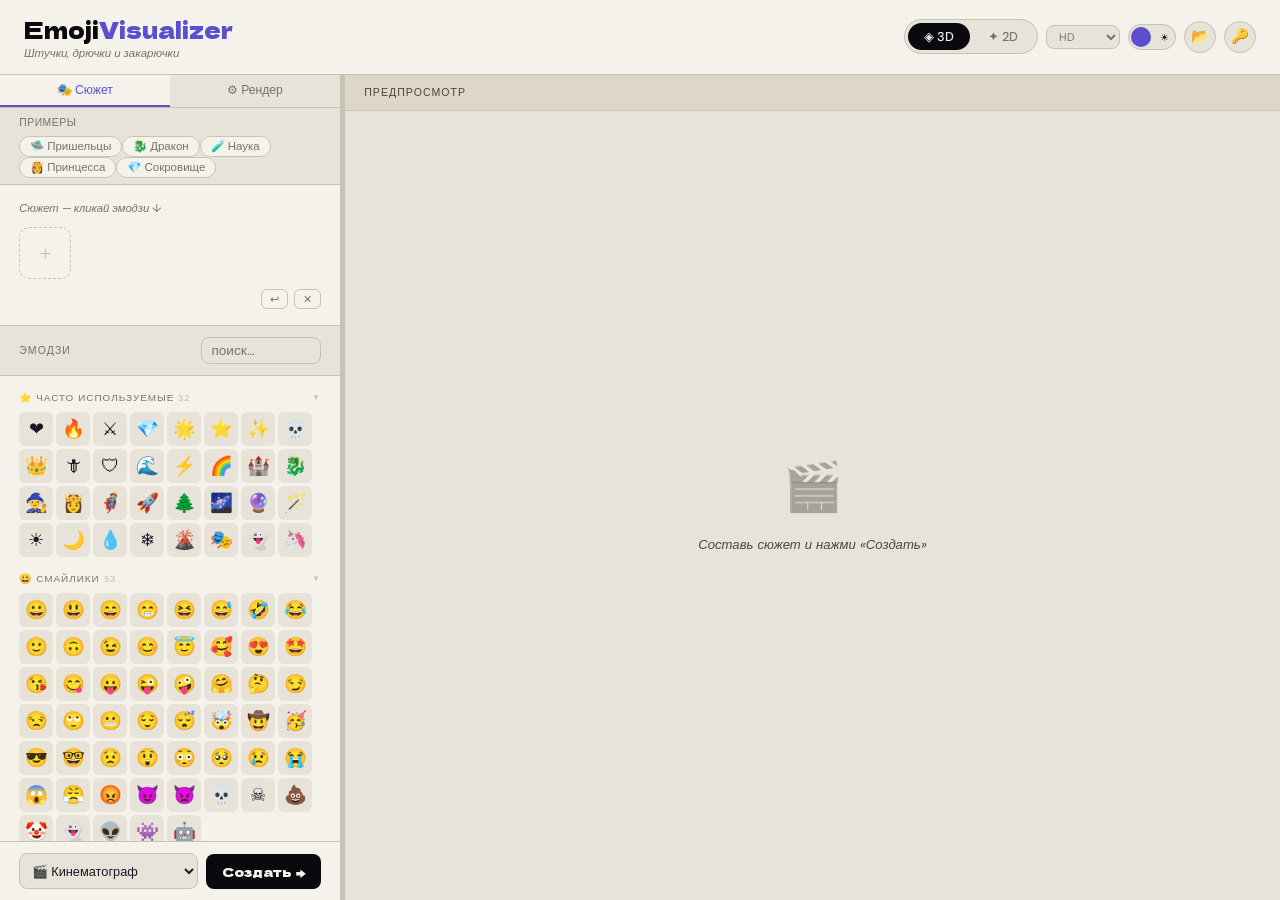
==== emojivisualizerPrimary.html @ 075ef496 "Add files via upload" ====
<!DOCTYPE html>
<!-- Самодостаточная версия приложения (встроенные стили и скрипты в одном файле) -->
<html lang="ru">
<head>
<meta charset="UTF-8">
<meta name="viewport" content="width=device-width, initial-scale=1.0">
<meta name="description" content="EmojiVisualizer — AI-powered 3D visual art generator from emoji stories">
<meta name="theme-color" content="#5b4fcf">
<link rel="icon" href="data:image/svg+xml,<svg xmlns=%22http://www.w3.org/2000/svg%22 viewBox=%220 0 100 100%22><text y=%22.9em%22 font-size=%2290%22>🎬</text></svg>">
<title>EmojiVisualizer</title>
<style>
/* Основные стили UI и панели рендера. Для отдельных версий вынесены в style.css */
@import url('https://fonts.googleapis.com/css2?family=Dela+Gothic+One&family=DM+Sans:ital,opsz,wght@0,9..40,300;0,9..40,500;1,9..40,300&display=swap');
*,*::before,*::after{box-sizing:border-box;margin:0;padding:0}
html{height:100%;transform:none!important}
:root{--ink:#09090e;--paper:#f5f2ec;--warm:#e8e3d8;--line:#c8c2b4;--deep:#1a1826;--violet:#5b4fcf;--violet-l:#7b6fd4;--rust:#c94f2a;--text:#1a1826;--muted:#7a7267;--render-bg:#e8e3d8;--render-head:#ddd7c9;--render-txt:#4a4640}
[data-theme="dark"]{--ink:#e8e3d8;--paper:#121218;--warm:#1c1c26;--line:#2a2a3a;--deep:#0d0d14;--text:#d4d0c8;--muted:#8a8694;--render-bg:#1a1a24;--render-head:#141420;--render-txt:rgba(255,255,255,.4);--render-txt2:rgba(255,255,255,.25);--render-border:rgba(255,255,255,.07)}

.theme-toggle{width:48px;height:26px;border-radius:40px;border:1.5px solid var(--line);background:var(--warm);cursor:pointer;position:relative;transition:all .3s;flex-shrink:0;padding:0}
.theme-toggle .thumb{position:absolute;top:2px;left:2px;width:20px;height:20px;border-radius:50%;background:var(--violet);transition:all .3s;display:flex;align-items:center;justify-content:center;font-size:.7rem}
[data-theme="dark"] .theme-toggle .thumb{left:24px}
.theme-toggle .ico-sun,.theme-toggle .ico-moon{position:absolute;top:50%;transform:translateY(-50%);font-size:.65rem;transition:opacity .2s}
.theme-toggle .ico-sun{right:6px;opacity:1}
.theme-toggle .ico-moon{left:6px;opacity:.3}
[data-theme="dark"] .theme-toggle .ico-sun{opacity:.3}
[data-theme="dark"] .theme-toggle .ico-moon{opacity:1}
body{font-family:'DM Sans',sans-serif;background:var(--paper);color:var(--text);height:100vh;overflow:hidden;display:flex;flex-direction:column;transform:none!important}
*{scrollbar-width:thin;scrollbar-color:var(--line) transparent}
select{background:var(--warm);color:var(--text)}
select option{background:var(--warm);color:var(--text)}
::-webkit-scrollbar{width:6px}
::-webkit-scrollbar-track{background:transparent}
::-webkit-scrollbar-thumb{background:var(--line);border-radius:3px}
::-webkit-scrollbar-thumb:hover{background:var(--muted)}
@media(max-width:780px){body{overflow:auto;height:auto;min-height:100vh}}

.header{padding:.8rem 1.5rem;border-bottom:1.5px solid var(--line);display:flex;align-items:center;justify-content:space-between;background:var(--paper);flex-shrink:0}
.logo{font-family:'Dela Gothic One',sans-serif;font-size:1.4rem;color:var(--ink)}
.logo span{color:var(--violet)}
.subtitle{font-size:.72rem;color:var(--muted);font-style:italic;margin-top:1px}
.mode-switch{display:flex;background:var(--warm);border:1.5px solid var(--line);border-radius:40px;padding:3px;gap:2px}
.mode-btn{padding:5px 16px;border:none;border-radius:40px;font-family:'DM Sans',sans-serif;font-size:.8rem;font-weight:500;cursor:pointer;background:transparent;color:var(--muted);transition:all .2s}
.mode-btn.active{background:var(--ink);color:var(--paper)}

.workspace{display:flex;flex:1;min-height:0;overflow:hidden}
.left-panel{display:flex;flex-direction:column;overflow:hidden;flex-shrink:0;width:340px;min-width:200px;max-width:70%}
.inner-tabs{display:flex;border-bottom:1.5px solid var(--line);background:var(--warm);flex-shrink:0}
.inner-tab{flex:1;padding:7px 10px;border:none;background:transparent;font-family:'DM Sans',sans-serif;font-size:.76rem;font-weight:500;color:var(--muted);cursor:pointer;border-bottom:2px solid transparent;text-align:center}
.inner-tab.active{color:var(--violet);border-bottom-color:var(--violet);background:var(--paper)}
.tab-content{display:none;flex-direction:column;flex:1;min-height:0;overflow:hidden}
.tab-content.active{display:flex}

.section-head{padding:.7rem 1.2rem;border-bottom:1px solid var(--line);display:flex;align-items:center;justify-content:space-between;background:var(--warm);flex-shrink:0}
.section-label{font-size:.66rem;font-weight:500;letter-spacing:.1em;text-transform:uppercase;color:var(--muted)}
.story-strip-wrap{padding:1rem 1.2rem;border-bottom:1.5px solid var(--line);background:var(--paper);flex-shrink:0}
.strip-label{font-size:.7rem;color:var(--muted);margin-bottom:.5rem;font-style:italic}
.story-strip{display:flex;align-items:center;gap:4px;min-height:60px;flex-wrap:wrap}
.story-beat{position:relative;width:52px;height:52px;background:var(--warm);border:1.5px solid var(--line);border-radius:10px;display:flex;align-items:center;justify-content:center;font-size:1.5rem;cursor:default;user-select:none}
.story-beat:hover .remove-beat{opacity:1}
.remove-beat{position:absolute;top:-6px;right:-6px;width:16px;height:16px;background:var(--rust);color:#fff;border-radius:50%;font-size:.6rem;display:flex;align-items:center;justify-content:center;cursor:pointer;opacity:0;transition:opacity .15s;border:1.5px solid var(--paper)}
.arrow-beat{color:var(--line);font-size:.8rem;padding:0 1px}
.beat-empty{width:52px;height:52px;border:1.5px dashed var(--line);border-radius:10px;display:flex;align-items:center;justify-content:center;color:var(--line);font-size:1.2rem;cursor:pointer}
.beat-empty:hover{border-color:var(--violet);color:var(--violet)}
.picker-wrap{flex:1;min-height:0;overflow-y:auto;padding:.8rem 1.2rem}
.picker-search{width:100%;background:var(--warm);border:1.5px solid var(--line);border-radius:8px;padding:.4rem .8rem;font-family:'DM Sans',sans-serif;font-size:.85rem;color:var(--text);outline:none;margin-bottom:.8rem}
.picker-search:focus{border-color:var(--violet)}
.picker-cat{margin-bottom:.8rem}
.cat-name{font-size:.62rem;font-weight:500;letter-spacing:.1em;text-transform:uppercase;color:var(--muted);margin-bottom:.4rem;cursor:pointer;display:flex;align-items:center;justify-content:space-between;user-select:none;padding:2px 0}
.cat-name:hover{color:var(--violet)}
.cat-chevron{font-size:.5rem;transition:transform .2s;color:var(--line)}
.picker-cat.collapsed .emoji-row{display:none}
.picker-cat.collapsed .cat-chevron{transform:rotate(-90deg)}
.emoji-row{display:flex;flex-wrap:wrap;gap:3px}
.ep{width:34px;height:34px;border-radius:6px;background:var(--warm);border:1px solid transparent;display:flex;align-items:center;justify-content:center;font-size:1.15rem;cursor:pointer;transition:all .12s}
.ep:hover{background:#fff;border-color:var(--violet);transform:scale(1.15)}
.strip-actions{display:flex;gap:6px}
.sm-btn{background:transparent;border:1px solid var(--line);border-radius:6px;padding:2px 8px;font-family:'DM Sans',sans-serif;font-size:.7rem;color:var(--muted);cursor:pointer}
.sm-btn:hover{color:var(--text);border-color:var(--text)}
.gen-bar{padding:.7rem 1.2rem;border-top:1.5px solid var(--line);background:var(--paper);display:flex;gap:8px;align-items:center;flex-shrink:0}
.style-select{flex:1;min-width:0;background:var(--warm);border:1.5px solid var(--line);border-radius:8px;padding:.45rem .5rem;font-family:'DM Sans',sans-serif;font-size:.8rem;color:var(--text);outline:none;cursor:pointer}
.gen-btn{padding:.5rem 1rem;background:var(--ink);color:var(--paper);border:none;border-radius:8px;font-family:'Dela Gothic One',sans-serif;font-size:.82rem;cursor:pointer;transition:all .2s;white-space:nowrap;flex-shrink:0}
.gen-btn:hover{background:var(--violet)}
.gen-btn:disabled{opacity:.4;cursor:not-allowed}
.examples-bar{padding:.5rem 1.2rem;border-bottom:1px solid var(--line);display:flex;gap:5px;flex-wrap:wrap;align-items:center;background:var(--warm);flex-shrink:0;overflow:hidden}
.ex-label{font-size:.65rem;color:var(--muted);margin-right:3px;letter-spacing:.05em;text-transform:uppercase}
.ex-chip{background:var(--paper);border:1.5px solid var(--line);border-radius:20px;padding:2px 10px;font-size:.72rem;color:var(--muted);cursor:pointer;white-space:nowrap;flex-shrink:0}
.ex-chip:hover{border-color:var(--violet);color:var(--violet)}

.resizer{width:5px;background:var(--line);cursor:col-resize;flex-shrink:0;transition:background .15s;z-index:10}
.resizer:hover,.resizer.dragging{background:var(--violet)}

.output{display:flex;flex-direction:column;overflow:hidden;flex:1;min-width:0;background:var(--render-bg);position:relative}
.output-head{padding:.7rem 1.2rem;border-bottom:1px solid rgba(0,0,0,.08);display:flex;align-items:center;justify-content:space-between;background:var(--render-head);flex-shrink:0}
.output-label{font-size:.66rem;font-weight:500;letter-spacing:.1em;text-transform:uppercase;color:var(--render-txt)}
.out-actions{display:flex;gap:6px}
.out-btn{background:rgba(0,0,0,.06);border:1px solid rgba(0,0,0,.1);border-radius:6px;padding:3px 10px;font-family:'DM Sans',sans-serif;font-size:.7rem;color:var(--render-txt);cursor:pointer}
[data-theme="dark"] .out-btn{background:rgba(255,255,255,.07);border-color:rgba(255,255,255,.12)}
.out-btn:hover{color:var(--ink);background:rgba(128,128,128,.15)}
.scene-wrap{flex:1;display:flex;flex-direction:column;position:relative;overflow:hidden}
.scene-frame{flex:1;width:100%;border:none;background:transparent}
.placeholder,.loader-view{flex:1;display:flex;flex-direction:column;align-items:center;justify-content:center;gap:1rem;color:var(--render-txt);padding:2rem;text-align:center}
.ph-art{font-size:3rem;opacity:.4}
.ph-text{font-size:.82rem;line-height:1.6;max-width:260px;color:var(--render-txt);font-style:italic}
.pulse-ring{width:48px;height:48px;border-radius:50%;border:2px solid var(--violet);border-top-color:var(--violet-l);animation:spin 1s linear infinite;opacity:.7}
@keyframes spin{to{transform:rotate(360deg)}}
.loader-caption{font-size:.8rem;color:var(--render-txt);font-style:italic}

/* RENDER TAB */
.render-scroll{flex:1;overflow-y:auto;background:var(--render-head);color:var(--text);scrollbar-width:thin;scrollbar-color:var(--line) transparent}
.rp-section{border-bottom:1px solid var(--render-border)}
.rp-section-head{padding:.6rem 1rem;display:flex;align-items:center;justify-content:space-between;cursor:pointer;user-select:none}
.rp-section-head:hover{background:rgba(128,128,128,.08)}
.rp-section-title{font-size:.7rem;font-weight:500;letter-spacing:.06em;text-transform:uppercase;color:var(--render-txt);display:flex;align-items:center;gap:5px}
.rp-chevron{font-size:.55rem;color:var(--render-txt2);transition:transform .2s}
.rp-section.collapsed .rp-chevron{transform:rotate(-90deg)}
.rp-section.collapsed .rp-section-body{display:none}
.rp-section-body{padding:0 1rem .7rem;display:flex;flex-direction:column;gap:8px}
.rp-row{display:flex;align-items:center;gap:6px}
.rp-label{font-size:.68rem;color:var(--render-txt);min-width:58px;flex-shrink:0}
.rp-color{width:24px;height:24px;border:2px solid var(--render-border);border-radius:5px;cursor:pointer;background:none;padding:0;overflow:hidden}
.rp-color::-webkit-color-swatch-wrapper{padding:0}
.rp-color::-webkit-color-swatch{border:none;border-radius:3px}
.rp-range{flex:1;height:4px;-webkit-appearance:none;appearance:none;background:rgba(128,128,128,.2);border-radius:4px;outline:none}
.rp-range::-webkit-slider-thumb{-webkit-appearance:none;width:14px;height:14px;border-radius:50%;background:var(--violet-l);cursor:pointer;border:2px solid var(--deep)}
.rp-val{font-size:.64rem;color:var(--render-txt);min-width:28px;text-align:right;font-variant-numeric:tabular-nums}
.gm-list{display:flex;flex-direction:column;gap:5px}
.gm-card{background:rgba(128,128,128,.06);border:1px solid var(--render-border);border-radius:7px;padding:7px 9px;display:flex;flex-direction:column;gap:5px}
.gm-card.on{border-color:var(--violet)}
.gm-preview{height:14px;border-radius:3px;flex:1}
.gm-btn{width:16px;height:16px;border-radius:3px;border:1px solid var(--render-border);background:transparent;cursor:pointer;display:flex;align-items:center;justify-content:center;font-size:.5rem;color:var(--render-txt2);flex-shrink:0}
.gm-btn:hover{background:rgba(255,255,255,.1)}
.gm-btn.on{background:var(--violet);border-color:var(--violet);color:#fff}
.gm-add{width:100%;padding:5px;border:1.5px dashed var(--render-border);border-radius:7px;background:transparent;color:var(--render-txt2);font-family:'DM Sans',sans-serif;font-size:.7rem;cursor:pointer;text-align:center}
.gm-add:hover{border-color:var(--violet);color:var(--violet-l)}
.gm-colors{display:flex;gap:3px;margin-top:3px}
.gm-clr{width:22px;height:22px;border:1.5px solid var(--render-border);border-radius:4px;cursor:pointer;padding:0;background:none;overflow:hidden}
.gm-clr::-webkit-color-swatch-wrapper{padding:0}
.gm-clr::-webkit-color-swatch{border:none;border-radius:2px}
.rp-rst{width:16px;height:16px;border-radius:3px;border:1px solid var(--render-border);background:transparent;color:var(--render-txt2);font-size:.55rem;cursor:pointer;display:flex;align-items:center;justify-content:center;flex-shrink:0;padding:0}
.rp-rst:hover{background:var(--rust);color:#fff;border-color:var(--rust)}
.rp-empty{flex:1;display:flex;align-items:center;justify-content:center;padding:2rem;text-align:center;background:var(--render-head)}
.rp-empty-text{font-size:.8rem;color:var(--render-txt);font-style:italic;line-height:1.5}
.rp-reset{margin:8px 1rem 12px;padding:5px 10px;border:1px solid var(--render-border);border-radius:6px;background:rgba(128,128,128,.06);color:var(--render-txt);font-family:'DM Sans',sans-serif;font-size:.7rem;cursor:pointer;text-align:center}
.rp-reset:hover{background:var(--rust);border-color:var(--rust);color:#fff}


.filter-overlay{position:absolute;top:0;left:0;right:0;bottom:0;pointer-events:none;z-index:7}
.filter-grain{opacity:0}
.filter-scanlines{background:repeating-linear-gradient(0deg,rgba(0,0,0,.06) 0px,rgba(0,0,0,.06) 1px,transparent 1px,transparent 3px);opacity:0}
.grad-overlay{position:absolute;top:0;left:0;right:0;bottom:0;pointer-events:none;z-index:5;opacity:0}
.vig-overlay{position:absolute;top:0;left:0;right:0;bottom:0;pointer-events:none;z-index:6;opacity:0}

.obj-ctx{display:none;position:absolute;z-index:1000;background:var(--render-head);border:1px solid var(--render-border);right:8px;top:50px;left:auto;border-radius:10px;padding:10px;min-width:240px;max-width:280px;box-shadow:0 10px 35px rgba(0,0,0,.5);color:#d4d0c8}
.obj-ctx.visible{display:block}
.obj-ctx-head{display:flex;align-items:center;justify-content:space-between;padding-bottom:6px;border-bottom:1px solid var(--render-border);margin-bottom:8px}
.obj-ctx-name{font-size:.74rem;font-weight:500;color:var(--render-txt)}
.obj-ctx-x{width:18px;height:18px;border-radius:50%;background:rgba(128,128,128,.1);border:none;color:var(--render-txt);cursor:pointer;display:flex;align-items:center;justify-content:center;font-size:.6rem}
.obj-sec{margin-bottom:8px}
.obj-lbl{font-size:.6rem;letter-spacing:.08em;text-transform:uppercase;color:var(--render-txt2);margin-bottom:5px}
.tex-grid{display:flex;flex-wrap:wrap;gap:3px}
.tex-btn{padding:2px 7px;border-radius:4px;border:1px solid var(--render-border);background:rgba(128,128,128,.06);color:var(--render-txt);font-family:'DM Sans',sans-serif;font-size:.62rem;cursor:pointer}
.tex-btn:hover,.tex-btn.active{background:var(--violet);border-color:var(--violet);color:#fff}

@media(max-width:780px){
  .header{padding:.5rem .8rem;flex-wrap:wrap;gap:6px}
  .logo{font-size:1.1rem}
  .subtitle{display:none}
  .mode-btn{padding:4px 12px;font-size:.72rem}
  .workspace{flex-direction:column;overflow-y:auto;overflow-x:hidden}
  .left-panel{width:100%!important;max-width:100%!important;min-width:100%!important;max-height:none!important;flex-shrink:0;height:auto!important;overflow:visible}
  .tab-content.active{display:flex;max-height:none;overflow:visible}
  .picker-wrap{max-height:35vh;overflow-y:auto}
  .resizer{display:none}
  .output{min-height:50vh;flex-shrink:0}
  .scene-wrap{min-height:45vh}
  .gen-bar{flex-wrap:wrap}
  .gen-btn{width:100%}
  .story-strip-wrap{padding:.7rem .8rem}
  .story-beat{width:44px;height:44px;font-size:1.2rem}
  .beat-empty{width:44px;height:44px}
  .ep{width:30px;height:30px;font-size:1rem}
  .examples-bar{padding:.4rem .8rem}
  .section-head{padding:.5rem .8rem}
  .inner-tab{padding:6px 8px;font-size:.72rem}
  .obj-ctx{position:fixed!important;left:8px!important;right:8px!important;top:auto!important;bottom:8px!important;max-width:none!important;min-width:0!important;max-height:60vh;overflow-y:auto;border-radius:14px}
  .rp-section-body{padding:0 .8rem .6rem}
  .render-scroll{max-height:50vh}
}
</style>
</head>
<body>
<!-- Верхняя строка действий: режим сцены, качество, тема и настройки API -->
<div class="header">
  <div><div class="logo">Emoji<span>Visualizer</span></div><div class="subtitle">Штучки, дрючки и закарючки</div></div>
  <div style="display:flex;align-items:center;gap:8px">
    <div class="mode-switch">
      <button class="mode-btn active" data-action="mode3d">◈ 3D</button>
      <button class="mode-btn" data-action="mode2d">✦ 2D</button>
    </div>
    <select id="qualitySelect" data-action="quality" style="background:var(--warm);border:1.5px solid var(--line);border-radius:8px;padding:3px 8px;font-family:'DM Sans',sans-serif;font-size:.7rem;color:var(--muted);cursor:pointer" title="Качество рендера"><option value="high" selected>HD</option><option value="med">Норм</option><option value="low">Лёгкий</option></select>
    <button class="theme-toggle" data-action="toggleTheme" title="Тема">
      <span class="ico-moon">🌙</span>
      <span class="ico-sun">☀</span>
      <div class="thumb"></div>
    </button>
    <button data-action="loadScene" style="background:var(--warm);border:1.5px solid var(--line);border-radius:50%;width:32px;height:32px;cursor:pointer;font-size:.9rem;display:flex;align-items:center;justify-content:center" title="Загрузить сцену">📂</button>
    <input type="file" id="sceneFileInput" accept=".html" style="display:none">
    <button data-action="openSettings" style="background:var(--warm);border:1.5px solid var(--line);border-radius:50%;width:32px;height:32px;cursor:pointer;font-size:.9rem;display:flex;align-items:center;justify-content:center" title="API настройки">🔑</button>
  </div>
</div>
<!-- Модальное окно подключения AI-провайдера -->
<div id="settingsModal" style="display:none;position:fixed;inset:0;z-index:9999;background:rgba(0,0,0,.5);backdrop-filter:blur(4px);align-items:center;justify-content:center">
  <div style="background:var(--deep);border:1px solid rgba(255,255,255,.1);border-radius:14px;padding:20px;max-width:400px;width:90%;color:#d4d0c8;box-shadow:0 20px 60px rgba(0,0,0,.5)">
    <div style="display:flex;justify-content:space-between;align-items:center;margin-bottom:14px">
      <span style="font-size:.85rem;font-weight:500;color:rgba(255,255,255,.7)">🔑 API Настройки</span>
      <button data-action="closeSettings" style="background:rgba(255,255,255,.06);border:none;border-radius:50%;width:24px;height:24px;color:rgba(255,255,255,.4);cursor:pointer;font-size:.7rem">✕</button>
    </div>
    <div style="margin-bottom:12px">
      <div style="font-size:.68rem;color:rgba(255,255,255,.35);margin-bottom:4px;text-transform:uppercase;letter-spacing:.06em">Провайдер</div>
      <select id="apiProvider" style="width:100%;background:rgba(255,255,255,.06);border:1px solid rgba(255,255,255,.1);border-radius:8px;padding:8px;color:#d4d0c8;font-family:'DM Sans',sans-serif;font-size:.82rem">
        <option value="claude_ai">Claude.ai (без ключа, только в артифакте)</option>
        <option value="gemini">Gemini (бесплатный ключ)</option>
        <option value="openrouter">OpenRouter</option>
        <option value="custom">Кастомный OpenAI-совместимый</option>
      </select>
    </div>
    <div id="apiKeyWrap" style="margin-bottom:12px;display:none">
      <div style="font-size:.68rem;color:rgba(255,255,255,.35);margin-bottom:4px;text-transform:uppercase;letter-spacing:.06em">API Ключ</div>
      <input type="password" id="apiKey" placeholder="sk-or-... или sk-ant-..." style="width:100%;background:rgba(255,255,255,.06);border:1px solid rgba(255,255,255,.1);border-radius:8px;padding:8px;color:#d4d0c8;font-family:'DM Sans',sans-serif;font-size:.82rem">
    </div>
    <div id="customUrlWrap" style="margin-bottom:12px;display:none">
      <div style="font-size:.68rem;color:rgba(255,255,255,.35);margin-bottom:4px;text-transform:uppercase;letter-spacing:.06em">Endpoint URL</div>
      <input type="text" id="customUrl" placeholder="https://api.example.com/v1/chat/completions" style="width:100%;background:rgba(255,255,255,.06);border:1px solid rgba(255,255,255,.1);border-radius:8px;padding:8px;color:#d4d0c8;font-family:'DM Sans',sans-serif;font-size:.82rem">
    </div>
    <div id="modelWrap" style="margin-bottom:14px;display:none">
      <div style="font-size:.68rem;color:rgba(255,255,255,.35);margin-bottom:4px;text-transform:uppercase;letter-spacing:.06em">Модель</div>
      <input type="text" id="apiModel" value="anthropic/claude-sonnet-4-20250514" style="width:100%;background:rgba(255,255,255,.06);border:1px solid rgba(255,255,255,.1);border-radius:8px;padding:8px;color:#d4d0c8;font-family:'DM Sans',sans-serif;font-size:.82rem">
    </div>
    <div style="font-size:.65rem;color:rgba(255,255,255,.2);line-height:1.4;margin-bottom:14px" id="apiHint">Работает внутри Claude.ai без ключа. Для автономного использования выберите OpenRouter.</div>
    <button data-action="saveSettings" style="width:100%;padding:8px;background:var(--violet);border:none;border-radius:8px;color:#fff;font-family:'DM Sans',sans-serif;font-size:.82rem;font-weight:500;cursor:pointer">Сохранить</button>
  </div>
</div>
<div class="workspace">
  <div class="left-panel" id="leftPanel">
    <div class="inner-tabs">
      <button class="inner-tab active" data-action="tabStory">🎭 Сюжет</button>
      <button class="inner-tab" data-action="tabRender">⚙ Рендер</button>
    </div>
    <div class="tab-content active" id="tcStory">
      <div class="examples-bar"><span class="ex-label">Примеры</span><span id="exChips"></span></div>
      <div class="story-strip-wrap">
        <div class="strip-label">Сюжет — кликай эмодзи ↓</div>
        <div class="story-strip" id="strip"></div>
        <div style="display:flex;justify-content:flex-end;margin-top:6px"><div class="strip-actions"><button class="sm-btn" data-action="undo">↩</button><button class="sm-btn" data-action="clear">✕</button></div></div>
      </div>
      <div class="section-head"><span class="section-label">Эмодзи</span><input class="picker-search" id="search" placeholder="поиск…" style="width:120px;margin:0;padding:.25rem .6rem"></div>
      <div class="picker-wrap" id="picker"></div>
      <div class="gen-bar">
        <select class="style-select" id="styleSelect"><option value="cinematic">🎬 Кинематограф</option><option value="anime">🌸 Аниме</option><option value="watercolor">🎨 Акварель</option><option value="pixelart">👾 Пиксель-арт</option><option value="lowpoly">🔺 Low-poly</option><option value="realistic">📷 Реализм</option><option value="surreal">🌀 Сюрреализм</option><option value="chrometype">⛓ Chrometype</option><option value="solarpunk">🔮 Solarpunk</option><option value="y2k">💿 Y2K</option><option value="webcore">🕸 Webcore</option><option value="dreamcore">👁 Dreamcore</option><option value="glass">🫧 Glassmorphism</option><option value="void">🌑 Void</option><option value="candy">🍬 Candy</option></select>
        <button class="gen-btn" id="genBtn" data-action="generate">Создать →</button><button class="gen-btn" id="addBtn" data-action="addToScene" style="display:none;background:var(--violet);font-size:.72rem;padding:6px 12px" title="Добавить выбранные эмодзи в текущую сцену">＋ В сцену</button>
      </div>
    </div>
    <div class="tab-content" id="tcRender">
      <div class="rp-empty" id="rpEmpty"><div class="rp-empty-text">Сгенерируйте сцену<br>на вкладке «Сюжет»</div></div>
      
      <div class="render-scroll" id="rpCtrl" style="display:none">
        <div class="rp-section" id="secL"><div class="rp-section-head" data-action="toggle" data-sec="secL"><span class="rp-section-title">💡 Освещение</span><span class="rp-chevron">▼</span></div><div class="rp-section-body">
          <div class="rp-row"><span class="rp-label">Направл.</span><input type="color" class="rp-color" data-light="dirC" value="#ffeedd"><input type="range" class="rp-range" data-light="dirI" min="0" max="10" step="0.1" value="2.0"><span class="rp-val">2.00</span><button class="rp-rst" data-rst-light="dirC:#ffeedd,dirI:2.0" title="Сброс">↺</button></div>
          <div id="pointLightsWrap"></div>
          <button class="gm-add" data-action="addPointLight">＋ Добавить Point Light</button>
          <div class="rp-row"><span class="rp-label">Поз. X</span><input type="range" class="rp-range" data-light="dirX" min="-20" max="20" step="0.5" value="5"><span class="rp-val">5.0</span><button class="rp-rst" data-rst-light="dirX:5" title="Сброс">↺</button></div>
          <div class="rp-row"><span class="rp-label">Поз. Y</span><input type="range" class="rp-range" data-light="dirY" min="-20" max="20" step="0.5" value="10"><span class="rp-val">10.0</span><button class="rp-rst" data-rst-light="dirY:10" title="Сброс">↺</button></div>
          <div class="rp-row"><span class="rp-label">Поз. Z</span><input type="range" class="rp-range" data-light="dirZ" min="-20" max="20" step="0.5" value="5"><span class="rp-val">5.0</span><button class="rp-rst" data-rst-light="dirZ:5" title="Сброс">↺</button></div>
          <div class="rp-row"><span class="rp-label">Фон</span><input type="color" class="rp-color" data-light="bgC" value="#04080f"></div>
          <div class="rp-row"><span class="rp-label">Отражение</span><input type="range" class="rp-range" data-light="envI" min="0" max="5" step="0.1" value="1"><span class="rp-val">1.0</span><button class="rp-rst" data-rst-light="envI:1" title="Сброс">↺</button></div>
          <div class="rp-row"><span class="rp-label">Экспоз.</span><input type="range" class="rp-range" data-light="expo" min="0.1" max="3" step="0.05" value="1"><span class="rp-val">1.00</span><button class="rp-rst" data-rst-light="expo:1" title="Сброс">↺</button></div>
        </div></div>
        <div class="rp-section" id="secC"><div class="rp-section-head" data-action="toggle" data-sec="secC"><span class="rp-section-title">🎨 Цветокоррекция</span><span class="rp-chevron">▼</span></div><div class="rp-section-body">
          <div class="rp-row"><span class="rp-label">Яркость</span><input type="range" class="rp-range" data-cc="bright" min="0.2" max="3" step="0.05" value="1"><span class="rp-val">1.00</span><button class="rp-rst" data-rst-cc="bright:1" title="Сброс">↺</button></div>
          <div class="rp-row"><span class="rp-label">Контраст</span><input type="range" class="rp-range" data-cc="contrast" min="0.2" max="3" step="0.05" value="1"><span class="rp-val">1.00</span><button class="rp-rst" data-rst-cc="contrast:1" title="Сброс">↺</button></div>
          <div class="rp-row"><span class="rp-label">Насыщ.</span><input type="range" class="rp-range" data-cc="sat" min="0" max="3" step="0.05" value="1"><span class="rp-val">1.00</span><button class="rp-rst" data-rst-cc="sat:1" title="Сброс">↺</button></div>
          <div class="rp-row"><span class="rp-label">Hue</span><input type="range" class="rp-range" data-cc="hue" min="0" max="360" step="1" value="0"><span class="rp-val">0°</span><button class="rp-rst" data-rst-cc="hue:0" title="Сброс">↺</button></div>
          <div class="rp-row"><span class="rp-label">Сепия</span><input type="range" class="rp-range" data-cc="sepia" min="0" max="1" step="0.05" value="0"><span class="rp-val">0.00</span><button class="rp-rst" data-rst-cc="sepia:0" title="Сброс">↺</button></div>
          <div class="rp-row"><span class="rp-label">Виньетка</span><input type="range" class="rp-range" data-cc="vig" min="0" max="1" step="0.05" value="0"><span class="rp-val">0.00</span><button class="rp-rst" data-rst-cc="vig:0" title="Сброс">↺</button></div>
        </div></div>
                <div class="rp-section" id="secF"><div class="rp-section-head" data-action="toggle" data-sec="secF"><span class="rp-section-title">✨ Эффекты</span><span class="rp-chevron">▼</span></div><div class="rp-section-body">
          <div class="rp-row"><span class="rp-label">Зерно</span><input type="range" class="rp-range" data-fx="grain" min="0" max="1" step="0.05" value="0"><span class="rp-val">0.00</span><button class="rp-rst" data-rst-fx="grain:0" title="Сброс">↺</button></div>
          <div class="rp-row"><span class="rp-label">Scanlines</span><input type="range" class="rp-range" data-fx="scanlines" min="0" max="1" step="0.05" value="0"><span class="rp-val">0.00</span><button class="rp-rst" data-rst-fx="scanlines:0" title="Сброс">↺</button></div>
          <div class="rp-row"><span class="rp-label">Размытие</span><input type="range" class="rp-range" data-fx="blur" min="0" max="10" step="0.5" value="0"><span class="rp-val">0.0</span><button class="rp-rst" data-rst-fx="blur:0" title="Сброс">↺</button></div>
          <div class="rp-row"><span class="rp-label">Инверсия</span><input type="range" class="rp-range" data-fx="invert" min="0" max="1" step="0.05" value="0"><span class="rp-val">0.00</span><button class="rp-rst" data-rst-fx="invert:0" title="Сброс">↺</button></div>
          <div class="rp-row"><span class="rp-label">Chrome</span><input type="range" class="rp-range" data-fx="chrome" min="0" max="1" step="0.05" value="0"><span class="rp-val">0.00</span><button class="rp-rst" data-rst-fx="chrome:0" title="Сброс">↺</button></div>
          <div class="rp-row"><span class="rp-label">Glass</span><input type="range" class="rp-range" data-fx="glass" min="0" max="1" step="0.05" value="0"><span class="rp-val">0.00</span><button class="rp-rst" data-rst-fx="glass:0" title="Сброс">↺</button></div>

        </div></div>
        <div class="rp-section" id="secG"><div class="rp-section-head" data-action="toggle" data-sec="secG"><span class="rp-section-title">🌈 Карты градиента</span><span class="rp-chevron">▼</span></div><div class="rp-section-body"><div id="gmList" class="gm-list"></div><button class="gm-add" data-action="addGM">＋ Добавить градиент</button></div></div>
        <div class="rp-section" id="secO"><div class="rp-section-head" data-action="toggle" data-sec="secO"><span class="rp-section-title">🎯 Объекты</span><span class="rp-chevron">▼</span></div><div class="rp-section-body"><div style="font-size:.7rem;color:var(--render-txt2);font-style:italic">Кликните объект в сцене или ☑ несколько</div><div id="objList"></div><div style="display:flex;gap:4px;margin-top:6px;flex-wrap:wrap"><button class="tex-btn" data-action="batchRotX" title="Повернуть выбранные на 90° по X">☑ ↻X</button><button class="tex-btn" data-action="batchRotZ" title="Повернуть на 90° по Z">☑ ↻Z</button><button class="tex-btn" data-action="batchHide" title="Скрыть выбранные">☑ 🚫</button><button class="tex-btn" data-action="batchShow" title="Показать выбранные">☑ 👁</button></div></div></div>
        <button class="rp-reset" data-action="resetAll">↺ Сбросить</button>
      </div>
    </div>
  </div>
  <div class="resizer" id="resizer"></div>
  <div class="output">
    <div class="output-head"><span class="output-label" id="outLabel">Предпросмотр</span><div class="out-actions"><button class="out-btn" id="camLockBtn" style="display:none" data-action="toggleCamLock">🔓 Камера</button><button class="out-btn" id="copyBtn" style="display:none" data-action="copy">⎘ HTML</button><button class="out-btn" id="fsBtn" style="display:none" data-action="fs">⤓ HTML</button><select id="camAnim" style="display:none;background:var(--render-head);border:1px solid var(--render-border);border-radius:6px;padding:3px 6px;font-family:'DM Sans',sans-serif;font-size:.65rem;color:var(--render-txt)"><option value="none">Без анимации</option><option value="orbit">🔄 Орбита</option><option value="slow">🐌 Медл. орбита</option><option value="zoomin">🔍 Наезд</option><option value="rise">⬆ Подъём</option><option value="spiral">🌀 Спираль</option></select><button class="out-btn" id="recBtn" style="display:none" data-action="startRec">⏺ Запись</button></div></div>
    <div class="scene-wrap" id="sceneWrap">
      <div class="placeholder" id="phView"><div class="ph-art">🎬</div><div class="ph-text">Составь сюжет и нажми «Создать»</div></div>
      <div class="loader-view" id="loader" style="display:none"><div class="pulse-ring"></div><div class="loader-caption" id="loadCap">Интерпретирую…</div><div id="loadStrip" style="font-size:1.3rem;margin-top:.5rem"></div></div>
      <iframe class="scene-frame" id="sceneFrame" style="display:none"></iframe>
      <canvas id="gradC" class="grad-overlay"></canvas>
      <canvas id="grainOvl" class="filter-overlay filter-grain"></canvas>
      <div id="scanOvl" class="filter-overlay filter-scanlines"></div>
      <canvas id="vigC" class="vig-overlay"></canvas>
    </div>
    <div class="obj-ctx" id="objCtx">
      <div class="obj-ctx-head"><span class="obj-ctx-name" id="ctxName">Объект</span><button class="obj-ctx-x" data-action="closeCtx">✕</button></div>
      <div class="obj-sec"><div class="obj-lbl">Анимация</div><div class="tex-grid" id="animG"></div></div>
      <div class="obj-sec"><div class="obj-lbl">Гизмо</div><div class="rp-row"><button class="tex-btn" data-action="gizmoRotate" style="flex:1;text-align:center">↻ Вращать</button><button class="tex-btn" data-action="gizmoMove" style="flex:1;text-align:center">✥ Двигать</button><button class="tex-btn" data-action="gizmoScale" style="flex:1;text-align:center">⤡ Масштаб</button></div></div>
      
      <div class="obj-sec"><div class="obj-lbl">Материал</div>
        <div class="rp-row"><span class="rp-label" style="min-width:45px">Цвет</span><input type="color" class="rp-color" data-obj="color" value="#ffffff"></div>
        <div class="rp-row" style="margin-top:5px"><span class="rp-label" style="min-width:45px">Rough</span><input type="range" class="rp-range" data-obj="rough" min="0" max="1" step="0.05" value="0.5"><span class="rp-val">0.50</span></div>
        <div class="rp-row" style="margin-top:5px"><span class="rp-label" style="min-width:45px">Metal</span><input type="range" class="rp-range" data-obj="metal" min="0" max="1" step="0.05" value="0"><span class="rp-val">0.00</span></div>
        <div class="rp-row" style="margin-top:5px"><span class="rp-label" style="min-width:45px">Opacity</span><input type="range" class="rp-range" data-obj="opacity" min="0" max="1" step="0.05" value="1"><span class="rp-val">1.00</span></div>
      </div>
      <div class="obj-sec"><div class="obj-lbl">Свечение</div><div class="rp-row"><input type="color" class="rp-color" data-obj="emClr" value="#000000"><input type="range" class="rp-range" data-obj="emInt" min="0" max="3" step="0.1" value="0"><span class="rp-val">0.00</span></div></div>
      <div class="obj-sec"><div class="obj-lbl">Материал</div><div class="tex-grid" id="texG"></div></div>
      <div class="obj-sec"><div class="rp-row"><button class="tex-btn" data-action="deleteObj" style="flex:1;text-align:center;background:var(--rust);color:#fff;border-color:var(--rust)">🗑 Удалить</button></div></div>
      <div class="obj-sec"><div class="rp-row"><button class="tex-btn" data-action="toggleVis" style="flex:1;text-align:center">👁 Видим</button><button class="tex-btn" data-action="toggleWire" style="flex:1;text-align:center">◇ Wire</button></div></div>
    </div>
  </div>
<script>
var _SS={};
_SS.cinematic={bg:"#04080f",fog:"#0a1628",fd:.018,pal:"#1a3a6b,#2d6ca8,#4da6e8,#e8c44d,#ff6b35",mt:"MeshStandardMaterial",d:"ACES tonemapping, dark blue, orange accent"};
_SS.anime={bg:"#0d0d2b",fog:"#1a1a4d",fd:.01,pal:"#ff6eb4,#7eb8ff,#fffacd,#b8ff7e,#ff9f43",mt:"MeshPhongMaterial",d:"Anime: MeshPhongMaterial, bright saturated colors. NO white objects"};
_SS.watercolor={bg:"#f0ebe0",fog:"#e8dfd0",fd:.008,pal:"#89b4d4,#c4a882,#8fbc8f,#d4789a,#f0c060",mt:"MeshLambertMaterial",d:"Watercolor pastel"};
_SS.pixelart={bg:"#1a1c2c",fog:"#1a1c2c",fd:0,pal:"#5d275d,#b13e53,#ef7d57,#ffcd75,#a7f070,#38b764",mt:"MeshStandardMaterial({flatShading:true})",d:"Pixel-art: renderer.setPixelRatio(1); renderer.setSize(320,240); renderer.domElement.style.imageRendering=pixelated; renderer.domElement.style.width=100vw; renderer.domElement.style.height=100vh; ONLY BoxGeometry. flatShading:true. Pico-8 palette"};
_SS.lowpoly={bg:"#0f1923",fog:"#1a2a3a",fd:.015,pal:"#2c5f8a,#3d8fb5,#56c9e8,#f0a030,#e05020",mt:"MeshStandardMaterial",d:"Low-poly flatShading:true"};
_SS.realistic={bg:"#87ceeb",fog:"#c9e8f0",fd:.005,pal:"#8b6914,#228b22,#4169e1,#708090,#daa520",mt:"MeshStandardMaterial",d:"Realism with shadows"};
_SS.surreal={bg:"#0a0015",fog:"#200030",fd:.012,pal:"#ff00ff,#00ffff,#ff8c00,#7fff00,#ff1493",mt:"MeshPhongMaterial",d:"Surreal neon"};
_SS.chrometype={bg:"#0a0a2f",fog:"#050520",fd:.008,pal:"#c0c0c0,#4169e1,#1a1aff,#e0e0e8,#6a5acd,#ff3366",mt:"MeshStandardMaterial",d:"CHROMETYPE. ALL objects chrome: metalness:0.95, roughness:0.05. Create env map: 6 canvas blue gradients, CubeTexture, scene.environment. Forms: organic surreal - liquid chrome, wires (TubeGeometry+CatmullRomCurve3), spikes (ConeGeometry), spheres with vertex displacement, torus, rings. Silver #c0c0c0, blue #4169e1, pink accent #ff3366. Each emoji = abstract chrome sculpture"};
_SS.solarpunk={bg:"#1a3a20",fog:"#0d2a15",fd:.012,pal:"#2d8a4e,#8fbc8f,#daa520,#f0e68c,#40e0d0,#cd853f",mt:"MeshStandardMaterial",d:"SOLARPUNK. Organic+tech. Crystals (IcosahedronGeometry metalness:0.3 roughness:0.1 color #40e0d0). Plants through metal - green spheres/cones near golden frames. Warm golden light. Vines via TubeGeometry green. Solar panels - flat BoxGeometry emissive gold. Green fog"};
_SS.y2k={bg:"#e8e0f0",fog:"#d0c8e0",fd:.005,pal:"#ff69b4,#87ceeb,#c0c0c0,#ff1493,#00bfff,#e6e6fa",mt:"MeshPhysicalMaterial",d:"Y2K AESTHETIC. MeshPhysicalMaterial({color:цвет, clearcoat:1, clearcoatRoughness:0.02, metalness:0.15, roughness:0.1}). Добавь 5-6 декоративных элементов разного типа и размера (от 0.1 до 0.5): звёздочка, сфера, кубик, закарючка, икосаэдр. Случайные позиции, цвета из палитры. Основные объекты — гладкие глянцевые надувные"};
_SS.webcore={bg:"#000033",fog:"#000020",fd:.015,pal:"#00ff00,#ff00ff,#00ffff,#ffff00,#ff0000,#ffffff",mt:"MeshBasicMaterial",d:"WEBCORE. MeshBasicMaterial self-lit no shadows. Neon wireframe: material.wireframe=true on some. Acid colors #00ff00 #ff00ff #00ffff. Glitch: slightly offset/duplicated objects. PlaneGeometry as floating windows. GridHelper(20,20,0x00ff00,0x003300). Objects float chaotically. Early internet Geocities aesthetic"};
_SS.dreamcore={bg:"#e8dce0",fog:"#d8c8d0",fd:.02,pal:"#b0a0c0,#e8b0b0,#a0c0a0,#c0b0d0,#f0e0c0,#d0d0e0",mt:"MeshLambertMaterial",d:"DREAMCORE WEIRDCORE. Soft muted pastels. Dense fog density 0.02. Unreal proportions - giant objects next to tiny. Liminal space. Long shadows. Blurry and unclear. Flat planes to infinity. Simple but unsettling forms. Soft diffuse light. Faded photo colors"};
_SS.glass={bg:"#0d0d1a",fog:"#080812",fd:.006,pal:"#a0d0ff,#f0a0d0,#a0f0d0,#d0a0f0,#f0f0ff,#80c0ff",mt:"MeshPhysicalMaterial",d:"GLASSMORPHISM. ВАЖНО: Three.js r128 НЕ поддерживает transmission. Стекло делай так: MeshPhysicalMaterial({color:цвет, opacity:0.25, transparent:true, metalness:0.1, roughness:0.05, clearcoat:1.0, clearcoatRoughness:0.02, side:THREE.DoubleSide}). Каждый объект полупрозрачный (opacity 0.15-0.35). Добавь ВНУТРЬ каждого стеклянного объекта второй меш чуть меньше с opacity:0.1 и другим цветом — это создаёт эффект глубины стекла. Обязательно: renderer.sortObjects=true. Создай envMap из 6 canvas с цветными градиентами для отражений на стекле (envMapIntensity:2). Мягкие формы: SphereGeometry, TorusGeometry, TorusKnotGeometry. Тёмный фон #0d0d1a чтобы прозрачность была видна. 3-4 ярких PointLight РАЗНЫХ цветов (#a0d0ff, #f0a0d0, #ffd700) intensity:3 для бликов и каустик на стекле. Каждый объект должен выглядеть как стеклянная скульптура — гладкий, прозрачный, с цветными бликами"};
_SS.void={bg:"#020204",fog:"#000000",fd:.03,pal:"#ffffff,#ff0040,#0040ff,#800080,#1a1a1a",mt:"MeshStandardMaterial",d:"VOID. Near total darkness bg #020204, very dense fog. Objects barely visible, emerge from dark. ONE bright accent color (red #ff0040 or purple #800080) on one object only, rest dark grey #1a1a1a. Min 3-5 objects. Simple geometric forms. One weak directional light from side. Emissive accent: emissiveIntensity:0.3. Silence and emptiness"};
_SS.candy={bg:"#ffe0f0",fog:"#ffd0e8",fd:.005,pal:"#ff69b4,#ff6b6b,#ffd93d,#6bcb77,#4d96ff,#9b59b6,#ff9ff3",mt:"MeshPhysicalMaterial",d:"CANDY INFLATABLE. MeshPhysicalMaterial({color:цвет, clearcoat:1, clearcoatRoughness:0.05, metalness:0, roughness:0.15}). Яркие карамельные цвета из палитры. Мягкие округлые формы: SphereGeometry для шариков, TorusGeometry для пончиков, TorusKnotGeometry для конфет. Объекты как жевательные конфеты — гладкие, глянцевые. Используй envMap (CubeTexture из розовых/жёлтых canvas) для бликов. Пастельный фон #ffe0f0. 2-3 тёплых PointLight для сочных бликов. Весёлое яркое освещение"};
function _epInject(){
  var ep={scene:null,camera:null,renderer:null,aL:null,dL:null,pL:null,ready:false,lastClick:null,byUUID:null,genTex:null};
  window._ep=ep;
  function findScene(){
    if(typeof THREE==='undefined')return false;
    try{if(window.scene&&window.scene.isScene)ep.scene=window.scene}catch(e){}
    try{if(window.camera&&(window.camera.isPerspectiveCamera||window.camera.isOrthographicCamera))ep.camera=window.camera}catch(e){}
    try{if(window.renderer&&window.renderer.domElement)ep.renderer=window.renderer}catch(e){}
    if(!ep.scene||!ep.camera){
      var keys;try{keys=Object.getOwnPropertyNames(window)}catch(e){keys=Object.keys(window)}
      for(var i=0;i<keys.length;i++){try{var v=window[keys[i]];
        if(!ep.scene&&v&&v.isScene)ep.scene=v;
        if(!ep.camera&&v&&(v.isPerspectiveCamera||v.isOrthographicCamera))ep.camera=v;
        if(!ep.renderer&&v&&v.domElement&&v.domElement.tagName==='CANVAS')ep.renderer=v;
      }catch(e){}}
    }
    return !!(ep.scene&&ep.camera);
  }
  var _t=0;
  function poll(){if(findScene()){setup();return}if(_t++<200)setTimeout(poll,100)}
  function setup(){
    if(ep.ready)return;ep.ready=true;
    /* REMOVE all existing lights so our sliders control 100% of lighting */
    /* Remove ALL AI lights — we control lighting entirely */
    var toRemove=[];
    ep.scene.traverse(function(o){if(o.isLight)toRemove.push(o)});
    toRemove.forEach(function(l){if(l.parent)l.parent.remove(l)});
    /* Add our controllable lights with good defaults */
    ep.dL=new THREE.DirectionalLight(0xffeedd,2.5);ep.dL.position.set(5,10,5);ep.scene.add(ep.dL);
    ep.pointLights=[];
    /* Generate environment map from bg color for reflections */
    ep.updateEnvMap=function(clr){
      var sz=64,faces=[];
      var col=clr||'#1a1a3a';
      for(var fi=0;fi<6;fi++){
        var cv=document.createElement('canvas');cv.width=sz;cv.height=sz;
        var ctx=cv.getContext('2d');
        var g=ctx.createRadialGradient(sz/2,sz/2,0,sz/2,sz/2,sz);
        g.addColorStop(0,col);g.addColorStop(0.5,col);g.addColorStop(1,'#000');
        ctx.fillStyle=g;ctx.fillRect(0,0,sz,sz);
        /* subtle specular highlights */
        ctx.fillStyle='rgba(255,255,255,0.06)';
        ctx.beginPath();ctx.arc(sz*0.3,sz*0.3,sz*0.15,0,Math.PI*2);ctx.fill();
        faces.push(cv);
      }
      var tex=new THREE.CubeTexture(faces);tex.needsUpdate=true;
      ep.scene.environment=tex;
    };
    ep.updateEnvMap('#1a1a3a');
    ep.addPointLight=function(clr,intensity,x,y,z){
      var pl=new THREE.PointLight(new THREE.Color(clr||'#5b4fcf'),intensity||0,80);
      pl.position.set(x||0,y||5,z||0);
      ep.scene.add(pl);
      ep.pointLights.push(pl);
      return ep.pointLights.length-1;
    };
    ep.removePointLight=function(idx){
      if(idx>=0&&idx<ep.pointLights.length){
        ep.scene.remove(ep.pointLights[idx]);
        ep.pointLights.splice(idx,1);
      }
    };
    /* Ensure scene.background is a Color object */
    if(!ep.scene.background||!ep.scene.background.isColor)ep.scene.background=new THREE.Color(0x04080f);
    /* Remove heavy fog that makes distant objects white */
    if(ep.scene.fog)ep.scene.fog=null;
    /* Enable tone mapping so bright lights produce color, not white blowout */
    if(ep.renderer){
      ep.renderer.toneMapping=THREE.ACESFilmicToneMapping;
      ep.renderer.toneMappingExposure=1.0;
      ep.renderer.outputEncoding=THREE.sRGBEncoding;
      /* Read quality from parent */
      try{var q=window.parent.document.getElementById('qualitySelect');
        if(q&&q.value==='low')ep.renderer.setPixelRatio(Math.min(window.devicePixelRatio,1));
        else if(q&&q.value==='high')ep.renderer.setPixelRatio(window.devicePixelRatio);
        else ep.renderer.setPixelRatio(Math.min(window.devicePixelRatio,1.5));
      }catch(e){}
    }
    /* Upgrade MeshBasicMaterial to MeshStandardMaterial so lights affect all objects */
    ep.scene.traverse(function(o){if(o.isMesh&&o.material&&o.material.type==='MeshBasicMaterial'){
      var clr=o.material.color?o.material.color.clone():new THREE.Color(0xffffff);
      o.material=new THREE.MeshStandardMaterial({color:clr,opacity:o.material.opacity,transparent:o.material.transparent,map:o.material.map,roughness:0.5,metalness:0})}});
    var ray=new THREE.Raycaster(),mv=new THREE.Vector2(),dx=0,dy=0;
    document.addEventListener('pointerdown',function(e){dx=e.clientX;dy=e.clientY});
    document.addEventListener('pointerup',function(ev){
      if(Math.abs(ev.clientX-dx)>5||Math.abs(ev.clientY-dy)>5)return;
      if(ep._gizmoDragging)return;
      mv.x=(ev.clientX/window.innerWidth)*2-1;mv.y=-(ev.clientY/window.innerHeight)*2+1;
      ray.setFromCamera(mv,ep.camera);var ms=[];ep.scene.traverse(function(o){if(o.isMesh&&o.type!=='TransformControlsPlane'&&!(o.parent&&o.parent.type==='TransformControlsGizmo')&&!(o.name&&o.name.match&&o.name.match(/^[XYZE]{1,4}$/)))ms.push(o)});
      var h=ray.intersectObjects(ms,true);
      if(h.length){var o=h[0].object;
        ep.lastClick={uuid:o.uuid,obj:o,name:o.name||(o.geometry?o.geometry.type.replace('BufferGeometry','').replace('Geometry',''):'Mesh'),geo:o.geometry?o.geometry.type:'',cx:ev.clientX,cy:ev.clientY,ts:Date.now()}}
    });
    ep.byUUID=function(u){var f=null;ep.scene.traverse(function(o){if(String(o.uuid)===String(u))f=o});return f};
    ep.genTex=function(n){var c=document.createElement('canvas');c.width=256;c.height=256;var x=c.getContext('2d');
      if(n==='checker'){for(var y=0;y<256;y+=32)for(var i=0;i<256;i+=32){x.fillStyle=((i/32+y/32)%2)?'#ffffff':'#222';x.fillRect(i,y,32,32)}}
      else if(n==='stripes'){for(var j=0;j<256;j+=16){x.fillStyle=(j/16%2)?'#ddd':'#333';x.fillRect(0,j,256,16)}}
      else if(n==='dots'){x.fillStyle='#222';x.fillRect(0,0,256,256);x.fillStyle='#aaa';for(var y2=16;y2<256;y2+=32)for(var i2=16;i2<256;i2+=32){x.beginPath();x.arc(i2,y2,6,0,Math.PI*2);x.fill()}}
      else if(n==='noise'){var d=x.createImageData(256,256);for(var k=0;k<d.data.length;k+=4){var nv=Math.random()*255;d.data[k]=nv;d.data[k+1]=nv;d.data[k+2]=nv;d.data[k+3]=255}x.putImageData(d,0,0)}
      else if(n==='brick'){x.fillStyle='#8b4513';x.fillRect(0,0,256,256);x.fillStyle='#a0522d';for(var r=0;r<8;r++){var off=r%2?32:0;for(var b=-1;b<5;b++)x.fillRect(off+b*64+2,r*32+2,60,28)}}
      else if(n==='wood'){x.fillStyle='#8b6914';x.fillRect(0,0,256,256);for(var w=0;w<40;w++){x.strokeStyle='rgba(60,30,0,'+(0.1+Math.random()*.2)+')';x.lineWidth=1+Math.random()*3;x.beginPath();var yy=Math.random()*256;x.moveTo(0,yy);for(var xx=0;xx<256;xx+=20)x.lineTo(xx,yy+Math.sin(xx/30)*5+Math.random()*4);x.stroke()}}
      var t=new THREE.CanvasTexture(c);t.wrapS=t.wrapT=THREE.RepeatWrapping;t.repeat.set(2,2);return t};
    /* Chrome environment map — gradient cubemap for reflections */
    ep.envMap=null;
    (function(){
      var size=128;
      var faces=[];
      for(var fi=0;fi<6;fi++){
        var cv=document.createElement('canvas');cv.width=size;cv.height=size;
        var ctx=cv.getContext('2d');
        var grd=ctx.createLinearGradient(0,0,fi<2?size:0,fi>=2&&fi<4?size:0);
        var colors=[['#1a1a3a','#4a4a8a','#8a8acc','#ccccff'],['#0a0a2a','#2a2a6a','#6a6aaa','#aaaaee'],['#2a1a3a','#5a3a7a','#9a6aba','#dabafa'],['#1a2a3a','#3a5a7a','#6a9aba','#aadafa'],['#0a1a2a','#2a4a6a','#5a8aaa','#9acaea'],['#1a1a2a','#3a3a5a','#6a6a9a','#aaaada']];
        var cs=colors[fi];
        for(var ci=0;ci<cs.length;ci++)grd.addColorStop(ci/(cs.length-1),cs[ci]);
        ctx.fillStyle=grd;ctx.fillRect(0,0,size,size);
        /* Add some noise/sparkle */
        for(var sp=0;sp<40;sp++){ctx.fillStyle='rgba(255,255,255,'+(0.1+Math.random()*0.3)+')';var sx=Math.random()*size,sy=Math.random()*size;ctx.beginPath();ctx.arc(sx,sy,0.5+Math.random()*1.5,0,Math.PI*2);ctx.fill()}
        faces.push(cv);
      }
      var cubeTex=new THREE.CubeTexture(faces);
      cubeTex.needsUpdate=true;
      ep.envMap=cubeTex;
    })();
    /* Save and apply chrome */

    ep._origMatsGlass={};
    ep.setGlass=function(amount){
      if(!ep.scene)return;
      ep.scene.traverse(function(o){
        if(!o.isMesh||!o.material)return;
        if(o.type==='TransformControlsPlane'||o.parent&&o.parent.type==='TransformControlsGizmo')return;
        var uid=o.uuid;
        if(!ep._origMatsGlass[uid]){
          ep._origMatsGlass[uid]={
            opacity:o.material.opacity!=null?o.material.opacity:1,
            transparent:!!o.material.transparent,
            roughness:o.material.roughness!=null?o.material.roughness:0.5,
            metalness:o.material.metalness!=null?o.material.metalness:0,
            clearcoat:o.material.clearcoat||0,
            side:o.material.side||0
          };
        }
        var orig=ep._origMatsGlass[uid];
        if(amount<=0){
          o.material.opacity=orig.opacity;o.material.transparent=orig.transparent;
          if('roughness' in o.material)o.material.roughness=orig.roughness;
          if('metalness' in o.material)o.material.metalness=orig.metalness;
          if('clearcoat' in o.material)o.material.clearcoat=orig.clearcoat;
          o.material.side=orig.side;
        } else {
          o.material.opacity=orig.opacity*(1-amount*0.8);
          o.material.transparent=true;
          if('roughness' in o.material)o.material.roughness=orig.roughness*(1-amount*0.9);
          if('metalness' in o.material)o.material.metalness=orig.metalness+(0.15-orig.metalness)*amount;
          if('clearcoat' in o.material)o.material.clearcoat=amount;
          o.material.side=2;/* DoubleSide */
        }
        o.material.needsUpdate=true;
      });
    };
    ep._origMats={};

    /* ═══ GIZMO — TransformControls ═══ */
    ep.gizmo=null;ep.gizmoTarget=null;
    var tcScript=document.createElement('script');
    tcScript.src='https://cdn.jsdelivr.net/npm/three@0.128.0/examples/js/controls/TransformControls.js';
    tcScript.onload=function(){
      if(!THREE.TransformControls)return;
      ep.gizmo=new THREE.TransformControls(ep.camera,ep.renderer.domElement);
      ep.gizmo.size=0.7;
      ep._gizmoDragging=false;
      ep.gizmo.addEventListener('dragging-changed',function(ev){
        ep._gizmoDragging=ev.value;
        if(ep.controls)ep.controls.enabled=!ev.value;
      });
      /* After each render frame, if gizmo target was moved by user,
         force its position back (overriding animate loop's levitation) */
      var _lastGizmoPos=null;
      ep.gizmo.addEventListener('objectChange',function(){
        if(ep.gizmo.object)_lastGizmoPos=ep.gizmo.object.position.clone();
      });
      /* Run after every frame to enforce gizmo position */
      var _enforceRunning=false;
      function enforceGizmo(){
        if(!ep._gizmoDragging){_enforceRunning=false;return}
        requestAnimationFrame(enforceGizmo);
        if(_lastGizmoPos&&ep.gizmo.object){
          ep.gizmo.object.position.copy(_lastGizmoPos);
        }
      }
      ep.gizmo.addEventListener('dragging-changed',function(ev2){
        if(ev2.value&&!_enforceRunning){_enforceRunning=true;enforceGizmo()}
      });
      ep.scene.add(ep.gizmo);
    };
    document.head.appendChild(tcScript);
    /* Find OrbitControls — robust search */
    ep.controls=null;
    function findControls(){
      /* Strategy 1: window properties */
      try{var keys=Object.getOwnPropertyNames(window);
        for(var k=0;k<keys.length;k++){try{var v=window[keys[k]];
          if(v&&v.enableRotate!==undefined&&v.enableZoom!==undefined&&v.target){ep.controls=v;return}
        }catch(e){}}
      }catch(e){}
      /* Strategy 2: check common names */
      try{if(window.controls&&window.controls.enableRotate!==undefined){ep.controls=window.controls;return}}catch(e){}
      try{if(window.orbitControls&&window.orbitControls.enableRotate!==undefined){ep.controls=window.orbitControls;return}}catch(e){}
    }
    findControls();
    /* Retry if not found (controls may init after scene) */
    if(!ep.controls)setTimeout(findControls,500);
    if(!ep.controls)setTimeout(findControls,1500);
    ep.attachGizmo=function(uuid,mode){
      if(!ep.gizmo)return;
      var obj=ep.byUUID(uuid);if(!obj)return;
      /* Walk up to root group */
      var target=obj;while(target.parent&&target.parent.type!=='Scene'&&target.parent.parent)target=target.parent;
      ep.gizmo.attach(target);
      ep.gizmo.mode=mode||'rotate';
      ep.gizmoTarget=uuid;
    };
    ep.detachGizmo=function(){
      if(ep.gizmo)ep.gizmo.detach();
      ep.gizmoTarget=null;
    };
    ep.setGizmoMode=function(mode){if(ep.gizmo)ep.gizmo.mode=mode};

    ep.applyMaterial=function(o,preset){
      if(!o||!o.material)return;
      var clr=o.material.color?o.material.color.clone():new THREE.Color(0xffffff);
      var mat=o.material;
      /* Reset to base first */
      mat.map=null;
      if('metalness' in mat)mat.metalness=0;
      if('roughness' in mat)mat.roughness=0.5;
      if('clearcoat' in mat)mat.clearcoat=0;
      mat.transparent=false;mat.opacity=1;mat.side=0;
      if('emissive' in mat){mat.emissive.set(0x000000);mat.emissiveIntensity=0}
      mat.wireframe=false;
      /* Apply preset */
      if(preset==='chrome'){
        if('metalness' in mat)mat.metalness=0.95;
        if('roughness' in mat)mat.roughness=0.05;
        mat.envMap=ep.envMap;mat.envMapIntensity=2.5;
      } else if(preset==='glass'){
        mat.transparent=true;mat.opacity=0.25;
        if('roughness' in mat)mat.roughness=0.05;
        if('clearcoat' in mat)mat.clearcoat=1;
        mat.side=2;
      } else if(preset==='matte'){
        if('metalness' in mat)mat.metalness=0;
        if('roughness' in mat)mat.roughness=0.9;
      } else if(preset==='glossy'){
        if('metalness' in mat)mat.metalness=0.1;
        if('roughness' in mat)mat.roughness=0.1;
        if('clearcoat' in mat)mat.clearcoat=1;
      } else if(preset==='emissive'){
        if('emissive' in mat){mat.emissive.copy(clr);mat.emissiveIntensity=1.5}
      } else if(preset==='neon'){
        if('emissive' in mat){mat.emissive.copy(clr);mat.emissiveIntensity=3}
        if('metalness' in mat)mat.metalness=0;
        if('roughness' in mat)mat.roughness=0.3;
      } else if(preset==='holographic'){
        if('metalness' in mat)mat.metalness=0.8;
        if('roughness' in mat)mat.roughness=0.15;
        mat.envMap=ep.envMap;mat.envMapIntensity=3;
        mat.transparent=true;mat.opacity=0.7;
        mat.side=2;
      } else if(preset==='velvet'){
        if('metalness' in mat)mat.metalness=0;
        if('roughness' in mat)mat.roughness=1;
        if('emissive' in mat){mat.emissive.copy(clr);mat.emissiveIntensity=0.15}
      } else if(preset==='ceramic'){
        if('metalness' in mat)mat.metalness=0.05;
        if('roughness' in mat)mat.roughness=0.3;
        if('clearcoat' in mat){mat.clearcoat=0.8;mat.clearcoatRoughness=0.1}
      }
      /* default = just reset, already done above */
      mat.needsUpdate=true;
    };
    ep._chromeClones=[];
    ep.setChrome=function(amount){
      if(!ep.scene)return;
      /* Collect meshes first to avoid traverse mutation */
      var meshes=[];
      ep.scene.traverse(function(o){
        if(!o.isMesh||!o.material)return;
        if(o._isChromeCopy)return;
        if(o.type==='TransformControlsPlane'||o.parent&&o.parent.type==='TransformControlsGizmo')return;
        meshes.push(o);
      });
      meshes.forEach(function(o){
        var uid=o.uuid;
        if(!ep._origMats[uid]){
          ep._origMats[uid]={
            metalness:o.material.metalness||0,
            roughness:o.material.roughness!=null?o.material.roughness:0.5,
            envMap:o.material.envMap||null,
            envMapIntensity:o.material.envMapIntensity||1
          };
        }
        var orig=ep._origMats[uid];
        if(amount<=0){
          if('metalness' in o.material)o.material.metalness=orig.metalness;
          if('roughness' in o.material)o.material.roughness=orig.roughness;
          if('envMap' in o.material){o.material.envMap=orig.envMap;o.material.envMapIntensity=orig.envMapIntensity}
          /* Remove inner clone */
          if(o._chromeInner){o.remove(o._chromeInner);o._chromeInner=null}
        } else {
          /* Upgrade material to StandardMaterial if it doesn't support metalness */
          if(!('metalness' in o.material)){
            var clr=o.material.color?o.material.color.clone():new THREE.Color(0xffffff);
            var op=o.material.opacity;var tr=o.material.transparent;
            o.material=new THREE.MeshStandardMaterial({color:clr,opacity:op,transparent:tr,roughness:0.5,metalness:0});
          }
          o.material.metalness=orig.metalness+(1-orig.metalness)*amount;
          o.material.roughness=orig.roughness*(1-amount*0.95);
          o.material.envMap=ep.envMap;
          o.material.envMapIntensity=amount*2.5;
          /* Create inner clone using same geometry shape */
          if(!o._chromeInner&&o.geometry){
            /* Skip tiny decorative meshes */
            o.geometry.computeBoundingSphere();
            if(o.geometry.boundingSphere&&o.geometry.boundingSphere.radius<0.15)return;
            var clonedGeo=o.geometry.clone();
            var innerMat=new THREE.MeshStandardMaterial({
              color:0x1a1a3f,metalness:1,roughness:0.02,
              envMap:ep.envMap,envMapIntensity:3
            });
            var inner=new THREE.Mesh(clonedGeo,innerMat);
            inner.scale.set(0.82,0.82,0.82);
            inner._isChromeCopy=true;
            o.add(inner);
            o._chromeInner=inner;
          }
          if(o._chromeInner){
            var s=0.7+0.2*(1-amount);
            o._chromeInner.scale.set(s,s,s);
            o._chromeInner.material.envMapIntensity=amount*4;
            o._chromeInner.visible=amount>0.1;
          }
        }
        o.material.needsUpdate=true;
      });
    };
  }
  function tryPatch(){
    if(typeof THREE==='undefined'){setTimeout(tryPatch,50);return}
    var orig=THREE.WebGLRenderer.prototype.render;
    THREE.WebGLRenderer.prototype.render=function(sc,cam){
      if(!ep.ready&&sc&&sc.isScene&&cam){ep.scene=sc;ep.camera=cam;ep.renderer=this;THREE.WebGLRenderer.prototype.render=orig;setTimeout(setup,0)}
      return orig.apply(this,arguments)};
  }
  tryPatch();setTimeout(poll,300);
}
var INJECT='<'+'script>('+_epInject.toString()+')();<'+'/script>';
function getEP(){try{var w=document.getElementById('sceneFrame').contentWindow;return w&&w._ep&&w._ep.ready?w._ep:null}catch(e){return null}}

var DEFAULT_POP=['❤','🔥','⚔','💎','🌟','⭐','✨','💀','👑','🗡','🛡','🌊','⚡','🌈','🏰','🐉','🧙','👸','🦸','🚀','🌲','🌌','🔮','🪄','☀','🌙','💧','❄','🌋','🎭','👻','🦄'];
var emojiUsage={};
var _store={get:function(k){if(window.storage)return window.storage.get(k);try{var v=localStorage.getItem(k);return v?{value:v}:null}catch(e){return null}},set:function(k,v){if(window.storage)return window.storage.set(k,v);try{localStorage.setItem(k,v)}catch(e){}}};
async function loadUsage(){try{var r=await _store.get('emoji_usage');if(r&&r.value)emojiUsage=JSON.parse(r.value)}catch(e){}}
async function saveUsage(){try{await _store.set('emoji_usage',JSON.stringify(emojiUsage))}catch(e){}}
function getPopular(){
  var entries=Object.entries(emojiUsage).sort(function(a,b){return b[1]-a[1]});
  if(entries.length<5)return DEFAULT_POP;
  return entries.slice(0,32).map(function(e){return e[0]});
}
function trackEmoji(em){emojiUsage[em]=(emojiUsage[em]||0)+1;saveUsage()}
var CATS=[
{n:'⭐ Часто используемые',e:DEFAULT_POP},
{n:'😀 Смайлики',e:['😀','😃','😄','😁','😆','😅','🤣','😂','🙂','🙃','😉','😊','😇','🥰','😍','🤩','😘','😋','😛','😜','🤪','🤗','🤔','😏','😒','🙄','😬','😌','😴','🤯','🤠','🥳','😎','🤓','😟','😲','😳','🥺','😢','😭','😱','😤','😡','😈','👿','💀','☠','💩','🤡','👻','👽','👾','🤖']},
{n:'🧙 Фэнтези',e:['🧙','🧝','🧚','🧜','🧛','🧟','🧞','👼','🤺','🥷','🕵','👸','🤴','🦸','🦹','🧑‍🚀','🧑‍🎤','🧑‍🎨','🧑‍🔬','🧑‍💻','👮','💂']},
{n:'❤ Сердца',e:['❤','🧡','💛','💚','💙','💜','🖤','🤍','🤎','💔','💕','💖','💘','💝']},
{n:'🌸 Растения',e:['💐','🌸','🌹','🥀','🌺','🌻','🌼','🌷','🌱','🪴','🌲','🌳','🌴','🌵','🍀','✨','🌾','🍁','🍃','🌿','🍄']},
{n:'🌍 Погода',e:['🌍','🌋','⛰','🏔','🏕','🏖','🏜','🏝','🌅','🌄','🌠','🌇','🏙','🌃','🌉','🌌','☀','⛅','☁','🌧','⛈','❄','🌬','💨','🌀','🌈','⚡','🌪','🌊','🌕','🌑','🌙','⭐','💫','☄','🪐','🔥','💧']},
{n:'🐶 Животные',e:['🐶','🐱','🐭','🐹','🐰','🦊','🐻','🐼','🐨','🐯','🦁','🐮','🐷','🐸','🐵','🐔','🐧','🐦','🦅','🦉','🦇','🐺','🐴','🦄','🐝','🦋','🐌','🐞','🕷','🐢','🐍','🦖','🦕','🐙','🐬','🐳','🦈','🐊','🐅','🐘','🦏','🐪','🦒','🐉','🐲']},
{n:'🍎 Еда',e:['🍇','🍉','🍊','🍌','🍎','🍒','🍓','🍕','🍔','🌮','🍣','🍦','🎂','🍰','🍫','🍭','☕','🍷','🍾']},
{n:'⚡ Стихии',e:['🔥','💧','🌊','🌪','🌈','⚡','❄','☄','💥','🌀','✨','💫','⭐','🌟','🌑','🌙','🪐']},
{n:'🔮 Мистика',e:['🔮','🪄','🧿','💎','👁','☯','🗡','⚔','🛡','💀','☠','👻','🦇','🕷','🌌']},
{n:'🏰 Здания',e:['🏠','🏡','🏢','🏭','🏯','🏰','🗼','🗽','⛪','🕌','⛩','🏕','🏖','🏜','🏞','🏛','🌃','🌆','🌇','⛺','🧱']},
{n:'✈ Транспорт',e:['🚲','🏍','🚂','✈','🛩','🛸','🚀','⛵','🚤','🛳','🚢']},
{n:'🧪 Наука',e:['🔭','🔬','🧬','🧪','💡','💻','📡','🛸','🚀','🪐','🌌','⭐','☄','🌍','🔮']},
{n:'🎵 Музыка',e:['🎵','🎶','🎤','🎧','🎷','🎸','🎹','🎻','🥁','🎬','🎭','🎨','🎪','🎡','🎢','🎊','🎉','🎈','🎆']}];
var ALL_EXAMPLES=[
{l:'🧙 Квест',s:'🧙➡️🌲➡️🐉➡️⚔➡️💎'},{l:'🚀 Космос',s:'🧑‍🚀➡️🚀➡️🌌➡️🪐➡️⭐'},
{l:'👸 Принцесса',s:'👸➡️🏰➡️🌹➡️💔'},{l:'🌊 Шторм',s:'🌊➡️⛩➡️⛈➡️💀➡️🌅'},
{l:'🦹 Герой',s:'🦸➡️🏙➡️👺➡️⚔➡️✨'},{l:'🌙 Ночь',s:'🌙➡️🦉➡️🌌➡️✨'},
{l:'🔥 Битва',s:'⚔➡️🔥➡️🐉➡️💀➡️👑'},{l:'🧪 Наука',s:'🧪➡️💥➡️🧬➡️🤖'},
{l:'🏔 Путь',s:'🏔➡️🌲➡️🐺➡️❄➡️🌅'},{l:'💎 Сокровище',s:'🗡➡️🏰➡️💀➡️🔮➡️💎'},
{l:'🌈 Мечта',s:'🌈➡️🦄➡️✨➡️🌸'},{l:'🐉 Дракон',s:'🐉➡️🔥➡️🏰➡️👸➡️⚔'},
{l:'🌋 Катастрофа',s:'🌋➡️🌊➡️🌪➡️💀'},{l:'🎭 Маски',s:'🎭➡️🌙➡️🗡➡️💔➡️👻'},
{l:'⚡ Шторм',s:'⚡➡️🌊➡️⛵➡️🌀➡️🌅'},{l:'🛸 Пришельцы',s:'🛸➡️🌌➡️👽➡️💥➡️🌍'}
];
function getRandomExamples(n){var a=ALL_EXAMPLES.slice();for(var i=a.length-1;i>0;i--){var j=Math.floor(Math.random()*(i+1));var t=a[i];a[i]=a[j];a[j]=t}return a.slice(0,n||5)}
var EXAMPLES=getRandomExamples(5);
var MATERIALS=['default','chrome','glass','matte','glossy','emissive','neon','holographic','velvet','ceramic'],MATNAMES=['Базовый','Хром','Стекло','Матовый','Глянец','Свечение','Неон','Голограмма','Бархат','Керамика'];
var story=[],mode='3d',lastCode='',selUUID=null,oVis=true,oWire=false,lastClickTs=0,_pollReady=false,_sceneEmojiCount=0,generatedEmojis=[];

var GMs=[{name:'Закат',stops:['#1a0533','#8b2252','#e8732a','#ffd700','#ffffee'],on:false,op:.4,bl:'color'},{name:'Ночь',stops:['#000020','#001848','#2060a0','#60b0d0','#d0f0ff'],on:false,op:.4,bl:'color'},{name:'Киберпанк',stops:['#0a0020','#2d004d','#ff00ff','#00ffff','#ffffff'],on:false,op:.35,bl:'color'},{name:'Сепия',stops:['#1a0f00','#3d2b1f','#704214','#c69c6d','#f5e6cc'],on:false,op:.5,bl:'color'},{name:'Лес',stops:['#001a00','#0a3d0a','#1a6b1a','#4da64d','#b3ffb3'],on:false,op:.3,bl:'color'},{name:'Огонь',stops:['#1a0000','#661100','#cc3300','#ff8800','#ffee00'],on:false,op:.35,bl:'overlay'}];

var $=function(s){return document.getElementById(s)},frame=function(){return $('sceneFrame')};
var lv=function(id){return document.querySelector('[data-light="'+id+'"]')};
function getMat(o){if(!o||!o.material)return null;return Array.isArray(o.material)?o.material[0]:o.material}
var cv=function(id){var els=document.querySelectorAll('[data-cc="'+id+'"]');for(var i=0;i<els.length;i++){if(els[i].offsetParent!==null)return els[i]}return els[0]};
var ov=function(id){return document.querySelector('[data-obj="'+id+'"]')};


/* ═══ API SETTINGS ═══ */
var apiConfig={provider:'claude_ai',key:'',model:'anthropic/claude-sonnet-4-20250514',url:''};
async function loadApiConfig(){try{var r=await _store.get('api_config');if(r&&r.value)apiConfig=JSON.parse(r.value)}catch(e){}}
async function saveApiConfig(){try{await _store.set('api_config',JSON.stringify(apiConfig))}catch(e){}}
function showSettingsModal(){var m=$('settingsModal');m.style.display='flex';$('apiProvider').value=apiConfig.provider;$('apiKey').value=apiConfig.key||'';$('apiModel').value=apiConfig.model||'anthropic/claude-sonnet-4-20250514';$('customUrl').value=apiConfig.url||'';updateSettingsUI()}
function updateSettingsUI(){var p=$('apiProvider').value;$('apiKeyWrap').style.display=p!=='claude_ai'?'block':'none';$('customUrlWrap').style.display=p==='custom'?'block':'none';$('modelWrap').style.display=p!=='claude_ai'?'block':'none';var h={claude_ai:'Работает внутри Claude.ai без ключа.',gemini:'Бесплатно! Получите ключ на aistudio.google.com → API keys.',openrouter:'openrouter.ai — поддерживает CORS.',custom:'Любой OpenAI-совместимый API с поддержкой CORS.'};if(p==='gemini')$('apiModel').value=apiConfig.model||'gemini-2.0-flash';$('apiHint').textContent=h[p]||''}
function doSaveSettings(){apiConfig.provider=$('apiProvider').value;if(apiConfig.provider==='gemini'&&!$('apiModel').value)$('apiModel').value='gemini-2.0-flash';apiConfig.key=$('apiKey').value;apiConfig.model=$('apiModel').value;apiConfig.url=$('customUrl').value;saveApiConfig();$('settingsModal').style.display='none'}
async function callLLM(sys,msg){
  var p=apiConfig.provider;
  if(p==='claude_ai'){
    var r=await fetch('https://api.anthropic.com/v1/messages',{method:'POST',headers:{'Content-Type':'application/json'},body:JSON.stringify({model:'claude-sonnet-4-20250514',max_tokens:32000,system:sys,messages:[{role:'user',content:msg}]})});
    if(!r.ok)throw new Error('API '+r.status);var d=await r.json();return(d.content&&d.content[0]&&d.content[0].text)||'';
  }
  if(p==='gemini'){
    var gUrl='https://generativelanguage.googleapis.com/v1beta/models/'+(apiConfig.model||'gemini-2.0-flash')+':generateContent?key='+apiConfig.key;
    var r2=await fetch(gUrl,{method:'POST',headers:{'Content-Type':'application/json'},body:JSON.stringify({contents:[{parts:[{text:sys+'\n\n'+msg}]}],generationConfig:{maxOutputTokens:32000,temperature:0.7}})});
    if(!r2.ok){var e2=await r2.json().catch(function(){return{}});throw new Error('Gemini: '+(e2.error&&e2.error.message||r2.status))}
    var d2=await r2.json();return(d2.candidates&&d2.candidates[0]&&d2.candidates[0].content&&d2.candidates[0].content.parts&&d2.candidates[0].content.parts[0]&&d2.candidates[0].content.parts[0].text)||'';
  }
  if(p==='openrouter'){
    var r2=await fetch('https://openrouter.ai/api/v1/chat/completions',{method:'POST',headers:{'Content-Type':'application/json','Authorization':'Bearer '+apiConfig.key,'HTTP-Referer':location.href},body:JSON.stringify({model:apiConfig.model,max_tokens:32000,messages:[{role:'system',content:sys},{role:'user',content:msg}]})});
    if(!r2.ok){var e2=await r2.json().catch(function(){return{}});throw new Error('OpenRouter: '+(e2.error&&e2.error.message||r2.status))}var d2=await r2.json();return(d2.choices&&d2.choices[0]&&d2.choices[0].message&&d2.choices[0].message.content)||'';
  }
  if(p==='custom'){
    var r3=await fetch(apiConfig.url,{method:'POST',headers:{'Content-Type':'application/json','Authorization':'Bearer '+apiConfig.key},body:JSON.stringify({model:apiConfig.model,max_tokens:32000,messages:[{role:'system',content:sys},{role:'user',content:msg}]})});
    if(!r3.ok)throw new Error('Custom API '+r3.status);var d3=await r3.json();return(d3.choices&&d3.choices[0]&&d3.choices[0].message&&d3.choices[0].message.content)||'';
  }
  throw new Error('Выберите провайдера в настройках (🔑)');
}
function switchTab(n){document.querySelectorAll('.inner-tab').forEach(function(t,i){t.classList.toggle('active',i===(n==='story'?0:1))});$('tcStory').classList.toggle('active',n==='story');$('tcRender').classList.toggle('active',n==='render');if(n==='render')updRP()}
function updRP(){var has=frame().style.display==='block';$('rpEmpty').style.display=has?'none':'flex';$('rpCtrl').style.display=has?'':'none';if(has){buildObjList();var ep=getEP();if(ep&&ep.scene){var bg=lv('bgC');if(bg&&ep.scene.background&&ep.scene.background.getHexString)bg.value='#'+ep.scene.background.getHexString()}}}
var collapsedCats={};
function buildPicker(f){var w=$('picker');w.innerHTML='';f=(f||'').trim().toLowerCase();CATS.forEach(function(cat,ci){var em=f?cat.e.filter(function(e){return e.includes(f)||cat.n.toLowerCase().includes(f)}):cat.e;if(!em.length)return;var d=document.createElement('div');d.className='picker-cat'+(collapsedCats[ci]?' collapsed':'');d.innerHTML='<div class="cat-name" data-cat-toggle="'+ci+'"><span>'+cat.n+' <span style="opacity:.4;font-size:.55rem">'+em.length+'</span></span><span class="cat-chevron">▼</span></div><div class="emoji-row">'+em.map(function(e){return'<div class="ep" data-emoji="'+e+'">'+e+'</div>'}).join('')+'</div>';w.appendChild(d)})}
function renderStrip(){var s=$('strip');s.innerHTML='';story.forEach(function(e,i){if(i>0){var a=document.createElement('span');a.className='arrow-beat';a.textContent='→';s.appendChild(a)}var b=document.createElement('div');b.className='story-beat';b.innerHTML=e+'<div class="remove-beat" data-remove="'+i+'">×</div>';s.appendChild(b)});var p=document.createElement('div');p.className='beat-empty';p.textContent='＋';p.setAttribute('data-action','scrollPicker');s.appendChild(p)}

function sendLight(){var ep=getEP();if(!ep)return;try{
  ep.dL.color.set(lv('dirC').value);ep.dL.intensity=+lv('dirI').value;ep.dL.position.x=+lv('dirX').value;ep.dL.position.y=+lv('dirY').value;ep.dL.position.z=+lv('dirZ').value;
  /* Update point lights from UI */
  document.querySelectorAll('[data-pl]').forEach(function(el){
    var parts=el.getAttribute('data-pl').split('-');
    var idx=+parts[0],prop=parts[1];
    var pl=ep.pointLights[idx];if(!pl)return;
    if(prop==='c')pl.color.set(el.value);
    if(prop==='i')pl.intensity=+el.value;
    if(prop==='x')pl.position.x=+el.value;
    if(prop==='y')pl.position.y=+el.value;
    if(prop==='z')pl.position.z=+el.value;
  });
  /* Force materials to react to light changes */
  ep.scene.traverse(function(o){if(o.isMesh&&o.material)o.material.needsUpdate=true});
  /* Background color — only if it's a Color (not a gradient texture) */
  var bgEl=lv('bgC');
  if(bgEl){
    var iw=frame().contentWindow;
    if(ep.scene.background&&ep.scene.background.isColor){ep.scene.background.set(bgEl.value)}
    else if(!ep.scene.background&&iw&&iw.THREE){ep.scene.background=new iw.THREE.Color(bgEl.value)}
    if(ep.updateEnvMap)ep.updateEnvMap(bgEl.value);
  }
  /* Env map intensity on all materials */
  var envI=lv('envI');if(envI){var ei=+envI.value;ep.scene.traverse(function(o){
    if(!o.isMesh||!o.material)return;
    /* Force assign envMap from scene.environment if material supports it */
    if(o.material.isMeshStandardMaterial||o.material.isMeshPhysicalMaterial){
      if(ep.scene.environment&&!o.material.envMap)o.material.envMap=ep.scene.environment;
      o.material.envMapIntensity=ei;o.material.needsUpdate=true;
    }
  })}
  var exEl=lv('expo');
  if(exEl){var iw=frame().contentWindow;if(iw&&iw._ep&&iw._ep.renderer)iw._ep.renderer.toneMappingExposure=+exEl.value}
}catch(e){}}
var plData=[{c:'#0a0066',i:3,x:0,y:5,z:0}];
function buildPointLightsUI(){
  var w=$('pointLightsWrap');if(!w)return;w.innerHTML='';
  plData.forEach(function(p,i){
    var d=document.createElement('div');d.style.cssText='border:1px solid var(--render-border);border-radius:6px;padding:6px;margin-bottom:5px';
    d.innerHTML='<div style="display:flex;align-items:center;justify-content:space-between;margin-bottom:4px"><span style="font-size:.65rem;color:var(--render-txt)">Point '+(i+1)+'</span><button class="rp-rst" data-action="removePointLight" data-pl-idx="'+i+'" title="Удалить">✕</button></div>'+
      '<div class="rp-row"><span class="rp-label" style="min-width:20px">🎨</span><input type="color" class="rp-color" data-pl="'+i+'-c" value="'+p.c+'"><input type="range" class="rp-range" data-pl="'+i+'-i" min="0" max="10" step="0.1" value="'+p.i+'"><span class="rp-val">'+p.i.toFixed(1)+'</span></div>'+
      '<div class="rp-row" style="margin-top:3px"><span class="rp-label" style="min-width:20px">X</span><input type="range" class="rp-range" data-pl="'+i+'-x" min="-20" max="20" step="0.5" value="'+p.x+'"><span class="rp-val">'+p.x.toFixed(1)+'</span></div>'+
      '<div class="rp-row" style="margin-top:3px"><span class="rp-label" style="min-width:20px">Y</span><input type="range" class="rp-range" data-pl="'+i+'-y" min="-20" max="20" step="0.5" value="'+p.y+'"><span class="rp-val">'+p.y.toFixed(1)+'</span></div>'+
      '<div class="rp-row" style="margin-top:3px"><span class="rp-label" style="min-width:20px">Z</span><input type="range" class="rp-range" data-pl="'+i+'-z" min="-20" max="20" step="0.5" value="'+p.z+'"><span class="rp-val">'+p.z.toFixed(1)+'</span></div>';
    w.appendChild(d);
  });
}
function syncPointLights(){
  var ep=getEP();if(!ep)return;
  while(ep.pointLights.length>0)ep.removePointLight(ep.pointLights.length-1);
  plData.forEach(function(p){ep.addPointLight(p.c,p.i,p.x,p.y,p.z)});
  /* Force material update so new lights affect objects */
  ep.scene.traverse(function(o){if(o.isMesh&&o.material)o.material.needsUpdate=true});
}
/* Upgrade all MeshBasicMaterial to MeshStandardMaterial so lights affect them */
/* upgradeMaterials removed - was causing black screen by converting BasicMaterial to StandardMaterial without sufficient lighting */

/* ═══ POST-PROCESSING FILTERS ═══ */
function applyFX(){
  var f=frame();if(!f)return;
  var fv=function(id){var el=document.querySelector('[data-fx="'+id+'"]');return el?+el.value:0};
  var gv=function(id,def){var el=cv(id);return el?el.value:def};
  var filters=[];
  filters.push('brightness('+gv('bright','1')+')');
  filters.push('contrast('+gv('contrast','1')+')');
  filters.push('saturate('+gv('sat','1')+')');
  filters.push('hue-rotate('+gv('hue','0')+'deg)');
  filters.push('sepia('+gv('sepia','0')+')');
  var blur=fv('blur');if(blur>0)filters.push('blur('+blur+'px)');
  var inv=fv('invert');if(inv>0)filters.push('invert('+inv+')');
  f.style.filter=filters.join(' ');
  var grainV=fv('grain');
  var gc=$('grainOvl');
  if(grainV>0){
    var sw=$('sceneWrap');gc.width=sw.offsetWidth;gc.height=sw.offsetHeight;
    gc.style.opacity=grainV;
    var gx=gc.getContext('2d');var gd=gx.createImageData(gc.width,gc.height);
    for(var gi=0;gi<gd.data.length;gi+=4){var gv=Math.random()*255;gd.data[gi]=gv;gd.data[gi+1]=gv;gd.data[gi+2]=gv;gd.data[gi+3]=40}
    gx.putImageData(gd,0,0);
  } else {gc.style.opacity='0'}
  $('scanOvl').style.opacity=fv('scanlines');
  /* Chrome effect */
  var ep=getEP();
  var chrV=fv('chrome'),glV=fv('glass');
  if(ep&&ep.setChrome)ep.setChrome(chrV);
  if(ep&&ep.setGlass)ep.setGlass(glV>0&&chrV>0?0:glV);
}
function applyCC(){applyFX()}
function applyVig(){var v=+cv('vig').value;var c=$('vigC'),w=$('sceneWrap');c.width=w.offsetWidth;c.height=w.offsetHeight;c.style.opacity=v>0?'1':'0';var x=c.getContext('2d');x.clearRect(0,0,c.width,c.height);if(v<=0)return;var cx=c.width/2,cy=c.height/2,r=Math.max(cx,cy);var gr=x.createRadialGradient(cx,cy,r*.3,cx,cy,r);gr.addColorStop(0,'rgba(0,0,0,0)');gr.addColorStop(1,'rgba(0,0,0,'+v+')');x.fillStyle=gr;x.fillRect(0,0,c.width,c.height)}
function buildGM(){var l=$('gmList');l.innerHTML='';GMs.forEach(function(g,i){var d=document.createElement('div');d.className='gm-card'+(g.on?' on':'');d.innerHTML='<div style="display:flex;align-items:center;gap:6px"><div class="gm-preview" style="background:linear-gradient(90deg,'+g.stops.join(',')+')"></div><button class="gm-btn'+(g.on?' on':'')+'" data-gm-toggle="'+i+'">✓</button><button class="gm-btn" data-gm-remove="'+i+'">✕</button></div><div class="gm-colors">'+g.stops.map(function(s,si){return'<input type="color" class="gm-clr" data-gm-clr="'+i+'-'+si+'" value="'+s+'">'}).join('')+'<button class="gm-btn" data-gm-add-stop="'+i+'" title="+ цвет" style="font-size:.6rem">+</button></div><div style="display:flex;gap:5px;align-items:center"><span style="font-size:.6rem;color:var(--render-txt2);min-width:48px">'+g.name+'</span><input type="range" class="rp-range" data-gm-op="'+i+'" min="0" max="1" step="0.05" value="'+g.op+'" style="flex:1"><select data-gm-bl="'+i+'" style="background:rgba(128,128,128,.1);border:1px solid var(--render-border);border-radius:3px;color:var(--render-txt);font-size:.55rem;padding:1px 2px">'+['color','overlay','multiply','screen','soft-light'].map(function(m){return'<option value="'+m+'"'+(g.bl===m?' selected':'')+'>'+m+'</option>'}).join('')+'</select></div>';l.appendChild(d)})}
function renderGrad(){
  var ep=getEP();
  /* Also render to overlay canvas for preview */
  var cv=$('gradC'),w=$('sceneWrap');cv.width=w.offsetWidth;cv.height=w.offsetHeight;
  var x=cv.getContext('2d');x.clearRect(0,0,cv.width,cv.height);
  var active=GMs.filter(function(g){return g.on});
  if(!active.length){cv.style.opacity='0';
    /* Reset scene background to solid color */
    if(ep&&ep.scene){var bgEl=lv('bgC');if(bgEl){var iw=frame().contentWindow;if(iw&&iw.THREE){ep.scene.background=new iw.THREE.Color(bgEl.value)}if(ep.updateEnvMap)ep.updateEnvMap(bgEl.value)}}
    return}
  cv.style.opacity='0.3';cv.style.mixBlendMode='normal';cv.style.pointerEvents='none';
  active.forEach(function(g){x.save();x.globalAlpha=g.op;var gr=x.createLinearGradient(0,0,cv.width,0);g.stops.forEach(function(s,i){gr.addColorStop(i/(g.stops.length-1),s)});x.fillStyle=gr;x.fillRect(0,0,cv.width,cv.height);x.restore()});
  /* Apply gradient as scene background texture */
  if(ep&&ep.scene){
    try{
      var iw=frame().contentWindow;if(!iw||!iw.THREE)return;
      var bgCanvas=document.createElement('canvas');bgCanvas.width=512;bgCanvas.height=512;
      var bx=bgCanvas.getContext('2d');
      active.forEach(function(g){bx.save();bx.globalAlpha=g.op;
        var gr=bx.createLinearGradient(0,0,512,0);
        g.stops.forEach(function(s,i){gr.addColorStop(i/(g.stops.length-1),s)});
        bx.fillStyle=gr;bx.fillRect(0,0,512,512);bx.restore()});
      var tex=new iw.THREE.CanvasTexture(bgCanvas);
      ep.scene.background=tex;
      /* Update env map to average gradient color for reflections */
      if(ep.updateEnvMap){
        var avg=bx.getImageData(256,256,1,1).data;
        ep.updateEnvMap('rgb('+avg[0]+','+avg[1]+','+avg[2]+')');
      }
    }catch(e){}
  }
}
function sendObjProp(){var ep=getEP();if(!ep||!selUUID)return;try{var o=ep.byUUID(selUUID);var _m=getMat(o);if(!_m)return;o.material=_m;/* normalize to single */o.material.color.set(ov('color').value);o.material.opacity=+ov('opacity').value;o.material.transparent=o.material.opacity<1;if('roughness' in o.material)o.material.roughness=+ov('rough').value;
    if('metalness' in o.material)o.material.metalness=+ov('metal').value;
    if('emissive' in o.material){o.material.emissive.set(ov('emClr').value);o.material.emissiveIntensity=+ov('emInt').value}
    /* Update Chrome/Glass base values so they don't overwrite */
    var uid=o.uuid;
    var ep2=getEP();
    if(ep2&&ep2._origMats&&ep2._origMats[uid]){ep2._origMats[uid].metalness=+ov('metal').value;ep2._origMats[uid].roughness=+ov('rough').value}
    if(ep2&&ep2._origMatsGlass&&ep2._origMatsGlass[uid]){ep2._origMatsGlass[uid].metalness=+ov('metal').value;ep2._origMatsGlass[uid].roughness=+ov('rough').value}
    o.material.needsUpdate=true}catch(e){}}
function getObjRoot(o){var p=o;while(p.parent&&p.parent.type!=='Scene'&&p.parent.parent)p=p.parent;return p}

/* Stop all rotation animations on a root group by freezing rotation values */
function stopSpin(root){
  if(!root)return;
  root._epFrozen=true;
  root.traverse(function(ch){ch._epFrozen=true});
}

function buildTexBtns(){var g=$('texG');g.innerHTML='';MATERIALS.forEach(function(m,i){var b=document.createElement('button');b.className='tex-btn'+(i===0?' active':'');b.textContent=MATNAMES[i];b.setAttribute('data-mat',m);g.appendChild(b)})}
var selectedUUIDs=[];

var ANIMS=['none','levitate','spinY','spinX','spinZ','pulse','bounce','swing'],
    ANIM_NAMES=['Нет','Левитация','Вращение Y','Вращение X','Вращение Z','Пульс','Прыжки','Качание'];
var _objAnims={};/* uuid -> {id:intervalId, type:string} */
function buildAnimBtns(){
  var g=$('animG');if(!g)return;g.innerHTML='';
  var current=selUUID&&_objAnims[selUUID]?_objAnims[selUUID].type:'none';
  ANIMS.forEach(function(a,i){
    var b=document.createElement('button');b.className='tex-btn'+(a===current?' active':'');
    b.textContent=ANIM_NAMES[i];b.setAttribute('data-anim',a);g.appendChild(b);
  });
}
function applyObjAnim(uuid,type){
  var ep=getEP();if(!ep)return;
  var obj=ep.byUUID(uuid);if(!obj)return;
  var root=getObjRoot(obj);
  /* Stop existing animation */
  if(_objAnims[uuid]){clearInterval(_objAnims[uuid].id);delete _objAnims[uuid]}
  if(type==='none')return;
  var baseY=root.position.y;
  var baseScale=root.scale.x;
  var t=0;
  var id=setInterval(function(){
    t+=0.016;
    if(type==='levitate')root.position.y=baseY+Math.sin(t*2)*0.4;
    else if(type==='spinY')root.rotation.y+=0.02;
    else if(type==='spinX')root.rotation.x+=0.02;
    else if(type==='spinZ')root.rotation.z+=0.02;
    else if(type==='pulse'){var s=baseScale+Math.sin(t*3)*0.1;root.scale.set(s,s,s)}
    else if(type==='bounce'){root.position.y=baseY+Math.abs(Math.sin(t*3))*0.6}
    else if(type==='swing'){root.rotation.z=Math.sin(t*2)*0.3}
  },16);
  _objAnims[uuid]={id:id,type:type};
}
function buildObjList(){
  var ep=getEP();if(!ep||!ep.scene)return;var w=$('objList');w.innerHTML='';
  function isGizmo(o){return o.type==='TransformControlsPlane'||o.parent&&o.parent.type==='TransformControlsGizmo'||(o.name&&o.name.match&&o.name.match(/^[XYZE]{1,4}$/))}
  /* Collect groups with children */
  var groups={},loose=[];
  ep.scene.children.forEach(function(child){
    if(isGizmo(child))return;
    if(child.isGroup||child.children&&child.children.length>0){
      var meshes=[];
      child.traverse(function(m){if(m.isMesh&&!isGizmo(m))meshes.push(m)});
      if(meshes.length>0)groups[child.uuid]={name:child.name||'Group',meshes:meshes};
    } else if(child.isMesh){loose.push(child)}
  });
  /* Render grouped */
  Object.keys(groups).forEach(function(gid){
    var g=groups[gid];
    var folder=document.createElement('div');folder.style.cssText='margin-bottom:4px';
    var head=document.createElement('div');
    head.style.cssText='display:flex;align-items:center;gap:4px;padding:2px 0;cursor:pointer;font-size:.7rem;font-weight:500;color:var(--render-txt)';
    var guuids=g.meshes.map(function(m){return m.uuid}).join(',');var allChecked=g.meshes.every(function(m){return selectedUUIDs.indexOf(m.uuid)>=0});
    head.innerHTML='<input type="checkbox" data-folder-check="'+guuids+'" style="accent-color:var(--violet);margin:0;width:13px;height:13px"'+(allChecked?' checked':'')+'><span class="obj-folder-chev" style="font-size:.5rem;transition:transform .2s">▼</span>📁 '+g.name+' <span style="opacity:.4;font-size:.6rem">('+g.meshes.length+')</span>';
    head.setAttribute('data-folder-toggle',gid);
    folder.appendChild(head);
    var body=document.createElement('div');body.style.cssText='padding-left:14px';body.id='folder-'+gid;
    g.meshes.forEach(function(o){
      var d=document.createElement('div');d.style.cssText='display:flex;align-items:center;gap:4px;padding:2px 0;cursor:pointer;font-size:.65rem;color:var(--render-txt2)';
      var nm=o.name||(o.geometry?o.geometry.type.replace('BufferGeometry','').replace('Geometry',''):'Mesh');
      var checked=selectedUUIDs.indexOf(o.uuid)>=0;
      d.innerHTML='<input type="checkbox" data-obj-check="'+o.uuid+'" style="accent-color:var(--violet);margin:0;width:12px;height:12px"'+(checked?' checked':'')+'><span style="width:6px;height:6px;border-radius:2px;background:'+(o.material&&o.material.color?'#'+o.material.color.getHexString():'#888')+';flex-shrink:0"></span><span data-select-uuid="'+o.uuid+'" style="flex:1">'+nm+'</span>';
      body.appendChild(d);
    });
    folder.appendChild(body);w.appendChild(folder);
  });
  /* Render loose meshes */
  loose.forEach(function(o){
    if(isGizmo(o))return;
    var d=document.createElement('div');d.style.cssText='display:flex;align-items:center;gap:4px;padding:2px 0;cursor:pointer;font-size:.65rem;color:var(--render-txt)';
    var nm=o.name||(o.geometry?o.geometry.type.replace('BufferGeometry','').replace('Geometry',''):'Mesh');
    var checked=selectedUUIDs.indexOf(o.uuid)>=0;
    d.innerHTML='<input type="checkbox" data-obj-check="'+o.uuid+'" style="accent-color:var(--violet);margin:0;width:12px;height:12px"'+(checked?' checked':'')+'><span style="width:6px;height:6px;border-radius:2px;background:'+(o.material&&o.material.color?'#'+o.material.color.getHexString():'#888')+';flex-shrink:0"></span><span data-select-uuid="'+o.uuid+'" style="flex:1">'+nm+'</span>';
    w.appendChild(d);
  });
}
function applyToSelected(fn){var ep=getEP();if(!ep)return;selectedUUIDs.forEach(function(u){var o=ep.byUUID(u);if(o)fn(o,getObjRoot(o))})}
function openObjCtx(uuid,cx,cy){var ep=getEP();if(!ep)return;var o=ep.byUUID(uuid);if(!o)return;selUUID=uuid;oVis=true;oWire=false;
  /* Center geometry if not already centered */
  /* Stop any spinning animation */
  stopSpin(getObjRoot(o));
  $('ctxName').textContent=o.name||(o.geometry?o.geometry.type.replace('BufferGeometry','').replace('Geometry',''):'Mesh');ov('color').value=o.material&&o.material.color?'#'+o.material.color.getHexString():'#ffffff';ov('opacity').value=o.material?o.material.opacity:1;ov('rough').value=o.material&&o.material.roughness!=null?o.material.roughness:.5;ov('metal').value=o.material&&o.material.metalness!=null?o.material.metalness:0;var ctx=$('objCtx');ctx.classList.add('visible');buildTexBtns();buildAnimBtns()}

setInterval(function(){var ep=getEP();if(ep&&!_pollReady){_pollReady=true;$('outLabel').textContent='3D ● connected';$('addBtn').style.display='';syncPointLights();updRP()}if(!ep||!ep.lastClick)return;if(ep.lastClick.ts<=lastClickTs)return;lastClickTs=ep.lastClick.ts;openObjCtx(ep.lastClick.uuid,ep.lastClick.cx,ep.lastClick.cy)},80);


async function addToScene(){
  if(story.length<1)return;
  var ep=getEP();if(!ep)return;
  var style=$('styleSelect').value;
  var sp=_SS[style]||_SS.cinematic;
  var newEmojis=story.filter(function(e){return generatedEmojis.indexOf(e)<0||story.filter(function(x){return x===e}).length>generatedEmojis.filter(function(x){return x===e}).length});
  if(newEmojis.length<1){alert('Добавьте новые эмодзи');$('addBtn').disabled=false;$('addBtn').textContent='＋ В сцену';return}
  var emojis=newEmojis.join(' ');
  $('addBtn').disabled=true;$('addBtn').textContent='⏳';
  try{
    var sys='Ты генерируешь ТОЛЬКО JavaScript код (без HTML, без markdown, без ```).\n'+
      'Код будет выполнен через eval() внутри существующей Three.js сцены.\n'+
      'Доступны переменные: scene, camera, renderer, THREE.\n'+
      'Создай объект(ы) для эмодзи: '+emojis+'\n'+
      'ПРАВИЛА:\n'+
      '1. Каждый эмодзи = var g=new THREE.Group(); g.name="имя"; ... scene.add(g);\n'+
      '2. Материал: '+sp.mt+'\n'+
      '3. Палитра: '+sp.pal+'\n'+
      '4. Стиль: '+sp.d+'\n'+
      '5. Размещай в случайной позиции: g.position.set((Math.random()-0.5)*6, Math.random()*2, (Math.random()-0.5)*6);\n'+
      '6. geometry.computeVertexNormals() после каждой геометрии.\n'+
      '7. Используй var (НЕ const/let).\n'+
      '8. НЕ создавай scene, camera, renderer — они уже есть.\n'+
      '9. НЕ добавляй animate loop, requestAnimationFrame, OrbitControls.\n'+
      '10. ВЕРНИ ТОЛЬКО JavaScript код.';
    var code=await callLLM(sys,'Добавь в сцену: '+emojis);
    code=code.replace(/^```[a-z]*\n?/,'').replace(/\n?```$/,'').trim();
    /* Execute in iframe context */
    var iw=frame().contentWindow;
    if(iw){
      var fn=new iw.Function('scene','camera','renderer','THREE',code);
      fn(ep.scene,ep.camera,ep.renderer,iw.THREE);
      /* Append code to lastCode so download includes it */
      if(lastCode&&lastCode.indexOf('</body>')!==-1){
        lastCode=lastCode.replace('</body>','<'+'script>'+code+'<'+'/script>\n</body>');
      }
      setTimeout(buildObjList,500);
    }
  }catch(err){
    console.error('Add to scene error:',err);
    alert('Ошибка добавления: '+err.message);
  }
  $('addBtn').disabled=false;$('addBtn').textContent='＋ В сцену';
  generatedEmojis=generatedEmojis.concat(story);
  story=[];renderStrip();
}
async function generate(){
  if(story.length<1){$('strip').style.outline='2px solid var(--rust)';setTimeout(function(){$('strip').style.outline=''},1200);return}
  generatedEmojis=[];_sceneEmojiCount=0;$('genBtn').disabled=true;$('phView').style.display='none';frame().style.display='none';$('loader').style.display='flex';$('copyBtn').style.display='none';$('fsBtn').style.display='none';$('objCtx').classList.remove('visible');selUUID=null;_pollReady=false;
  $('loadStrip').textContent=story.join(' → ');var caps=['Интерпретирую…','Геометрия…','Освещение…','Детали…','Финал…'],ci=0;var ct=setInterval(function(){$('loadCap').textContent=caps[Math.min(++ci,caps.length-1)]},2e3);
  var style=$('styleSelect').value,is3d=mode==='3d',str=story.join(' → ');
  var sp=_SS[style]||_SS.cinematic;
  var qual=$('qualitySelect').value;
  var qRules={
    high:'КАЧЕСТВО HD: SphereGeometry(r,64,64), CylinderGeometry(r,r,h,48), TorusGeometry(r,t,24,64). Vertex displacement для рельефа. geometry.computeVertexNormals() после каждой геометрии.',
    med:'КАЧЕСТВО НОРМ: SphereGeometry(r,32,32), CylinderGeometry(r,r,h,32), TorusGeometry(r,t,16,48). Максимум 15 объектов.',
    low:'КАЧЕСТВО ЛЁГКОЕ: SphereGeometry(r,16,16), CylinderGeometry(r,r,h,16). Максимум 8 объектов. БЕЗ vertex displacement. БЕЗ fog.'
  };
  var sys='Ты — генератор HTML/Three.js. Выводи ТОЛЬКО HTML без markdown.\nbody{margin:0;overflow:hidden;background:'+sp.bg+'} canvas 100vw x 100vh.\n'+(qRules[qual]||qRules.med)+'\n';
  if(is3d)sys+='Three.js r128. cdn.jsdelivr.net/npm/three@0.128.0/build/three.min.js и .../examples/js/controls/OrbitControls.js.\nИспользуй var (НЕ const/let) для scene, camera, renderer.\nscene, camera=PerspectiveCamera(60), camera.position.set(0,3,10), camera.up.set(0,1,0), OrbitControls, controls.target.set(0,1,0), animate.\n\nЗАПРЕЩЕНО: НЕ создавай пол/ground plane. Объекты парят.\nЗАПРЕЩЕНО: НЕ используй MeshBasicMaterial — он не реагирует на свет. Используй MeshStandardMaterial или MeshPhongMaterial для ВСЕХ объектов.\n\nКАЧЕСТВО ПОЛИГОНОВ: высокая детализация — SphereGeometry(r,64,64) — ВАЖНО: для ПОЛНЫХ сфер используй все параметры по умолчанию (phiLength=Math.PI*2, thetaLength=Math.PI). НЕ создавай полусферы. После создания геометрии ОБЯЗАТЕЛЬНО: geometry.computeVertexNormals() для устранения швов, PlaneGeometry(w,h,128,128), CylinderGeometry(r,r,h,64). Минимум 32 сегмента для округлых форм.\n\nПРАВИЛА МОДЕЛИРОВАНИЯ ДЕТАЛЕЙ:\n1. Рельеф и текстура (кратеры луны, кора дерева, камни) — делай через VERTEX DISPLACEMENT на самой геометрии, НЕ через отдельные меши. Пример кратеров:\nvar geo=new THREE.SphereGeometry(2,64,64);\nvar pos=geo.attributes.position;\nfor(var i=0;i<pos.count;i++){var v=new THREE.Vector3().fromBufferAttribute(pos,i); /* push vertices inward randomly */ var noise=Math.random(); if(noise>0.92){v.multiplyScalar(0.85+Math.random()*0.1)} pos.setXYZ(i,v.x,v.y,v.z)} pos.needsUpdate=true; geo.computeVertexNormals();\n2. Выемки, дыры, неровности — смещай ВЕРШИНЫ существующей геометрии, а не создавай отдельные объекты для каждой детали.\n3. Составные объекты (персонажи, замки) — Group из крупных частей (голова, тело, башни), но мелкие детали (глаза, окна, кратеры) — vertex displacement или bump через canvas texture.\n4. Shape+ExtrudeGeometry для плоских форм.\n\nГРУППИРОВКА: каждый эмодзи-объект = THREE.Group с именем. group.name=имяОбъекта. Даже одиночный меш в Group. ВСЕ части одного объекта в ОДНОЙ группе.\ngeometry.center() после создания каждой геометрии.\n🌈 РАДУГА — ОБЯЗАТЕЛЬНЫЙ КОД: var rg=new THREE.Group(); rg.name="rainbow"; var colors=["#ff0000","#ff7700","#ffff00","#00ff00","#0000ff","#4b0082","#8b00ff"]; for(var ri=0;ri<7;ri++){var tg=new THREE.TorusGeometry(3-ri*0.3,0.12,16,64,Math.PI); var tm=new THREE.Mesh(tg,new THREE.MeshStandardMaterial({color:colors[ri]})); tm.rotation.z=Math.PI/2; rg.add(tm);} scene.add(rg); — Тор с rotation.z=PI/2 создаёт ВЕРТИКАЛЬНУЮ арку.\n❤ СЕРДЦЕ — стандартный Three.js heart shape:\nvar hs=new THREE.Shape();hs.moveTo(2.5,2.5);hs.bezierCurveTo(2.5,2.5,2,0,0,0);hs.bezierCurveTo(-3,0,-3,3.5,-3,3.5);hs.bezierCurveTo(-3,5.5,-1,7.7,2.5,9.5);hs.bezierCurveTo(6,7.7,8,5.5,8,3.5);hs.bezierCurveTo(8,3.5,8,0,5,0);hs.bezierCurveTo(3.5,0,2.5,2.5,2.5,2.5);\nПосле: heartMesh.rotation.x=Math.PI; heartMesh.scale.set(0.3,0.3,0.3);\nАНИМАЦИЯ: НЕ анимируй объекты. НЕ пиши position.y=, rotation.x+=, rotation.y+= в animate loop. Объекты должны быть СТАТИЧНЫМИ. animate loop нужен ТОЛЬКО для renderer.render(scene,camera) и controls.update(). Пользователь сам добавит анимацию через интерфейс.\nМАСШТАБ: все объекты размещай в радиусе 5 единиц от центра. Размер 0.5-2 единицы.\nМОДЕЛИ: 🐉 дракон/змея = длинное тело (TubeGeometry+CatmullRomCurve3), крылья (Shape+ExtrudeGeometry), рога (ConeGeometry). НЕ делай птиц вместо драконов. 🐍 змея = только длинное извивающееся тело через TubeGeometry. Размер объектов 0.5-2 единицы. Камера на расстоянии 10.\nПРАВИЛА 3D-ПОСТРОЕНИЯ (ОБЯЗАТЕЛЬНО ДЛЯ ВСЕХ СТИЛЕЙ):\n1. Детали поверхности (кратеры, чешуя, кора, вмятины) — ТОЛЬКО vertex displacement на ОДНОЙ геометрии. ЗАПРЕЩЕНО создавать отдельные меши для деталей.\n2. Каждый эмодзи = Group из 3-5 крупных частей. Мелкие детали — displacement или canvas texture.\n3. geometry.computeVertexNormals() после КАЖДОЙ геометрии.\n4. Все объекты в радиусе 5 единиц от центра, размер 0.5-2.\nСтиль: '+sp.d+'\nПалитра: '+sp.pal+'\nМатериал: '+sp.mt;
  else sys+='2D Canvas. Стиль: '+sp.d+'\nПалитра: '+sp.pal+'\nКаждый эмодзи=нарисованный объект с rAF.';
  sys+='\nВЕРНИ ТОЛЬКО HTML.';
  try{
    var html=await callLLM(sys,'Сюжет: '+str+'\nРежим: '+(is3d?'3D':'2D')+'\nСтиль: '+style+'\nВизуализация.');
    clearInterval(ct);
    html=html.replace(/^```html?\n?/,'').replace(/\n?```$/,'').trim();
    if(is3d){html=html.replace(/\bconst\s+(scene|camera|renderer)\b/g,'var $1');html=html.replace(/\blet\s+(scene|camera|renderer)\b/g,'var $1');
      if(html.indexOf('</body>')!==-1)html=html.replace('</body>',INJECT+'\n</body>');else html+='\n'+INJECT}
    lastCode=html;var f=frame();f.style.filter='';f.srcdoc=html;f.style.display='block';
    $('loader').style.display='none';$('copyBtn').style.display='';$('fsBtn').style.display='';$('recBtn').style.display='';$('camAnim').style.display='';$('camLockBtn').style.display='';$('addBtn').style.display='';$('outLabel').textContent=is3d?'3D…':'Иллюстрация';
    _sceneEmojiCount=story.length;
    setTimeout(updRP,2000);
  }catch(err){clearInterval(ct);$('loader').style.display='none';$('phView').style.display='flex';$('phView').querySelector('.ph-art').textContent='⚠️';$('phView').querySelector('.ph-text').textContent='Ошибка: '+err.message}
  $('genBtn').disabled=false;
}

/* ═══ VIDEO RECORDING + CAMERA ANIMATION ═══ */
var _mediaRec=null,_recChunks=[],_camAnimId=0;
function startCamAnim(ep){
  stopCamAnim();
  var animType=$('camAnim').value;if(animType==='none')return;
  var cam=ep.camera;if(!cam)return;
  var startTime=Date.now();
  var startPos={x:cam.position.x,y:cam.position.y,z:cam.position.z};
  var radius=Math.sqrt(startPos.x*startPos.x+startPos.z*startPos.z)||15;
  var startAngle=Math.atan2(startPos.z,startPos.x);
  _camAnimId=setInterval(function(){
    var t=(Date.now()-startTime)/1000;
    if(animType==='orbit'){var a=startAngle+t*0.3;cam.position.x=Math.cos(a)*radius;cam.position.z=Math.sin(a)*radius}
    else if(animType==='slow'){var a=startAngle+t*0.1;cam.position.x=Math.cos(a)*radius;cam.position.z=Math.sin(a)*radius}
    else if(animType==='zoomin'){var s=Math.max(0.3,1-t*0.05);cam.position.x=startPos.x*s;cam.position.y=startPos.y*s;cam.position.z=startPos.z*s}
    else if(animType==='rise'){cam.position.y=startPos.y+t*0.5}
    else if(animType==='spiral'){var a=startAngle+t*0.3;var r=radius-t*0.3;if(r<2)r=2;cam.position.x=Math.cos(a)*r;cam.position.z=Math.sin(a)*r;cam.position.y=startPos.y+t*0.2}
    cam.lookAt(0,2,0);
  },16);
}
function stopCamAnim(){if(_camAnimId){clearInterval(_camAnimId);_camAnimId=0}}
function startRecording(){
  try{
    var canvas=frame().contentWindow.document.querySelector('canvas');
    if(!canvas){alert('Нет canvas для записи');return}
    var stream=canvas.captureStream(30);
    var mimeType='video/webm;codecs=vp9';
    if(!MediaRecorder.isTypeSupported(mimeType))mimeType='video/webm';
    if(!MediaRecorder.isTypeSupported(mimeType))mimeType='';
    _mediaRec=new MediaRecorder(stream,mimeType?{mimeType:mimeType,videoBitsPerSecond:5000000}:{videoBitsPerSecond:5000000});
    _recChunks=[];
    _mediaRec.ondataavailable=function(e){if(e.data.size>0)_recChunks.push(e.data)};
    _mediaRec.onstop=function(){
      var blob=new Blob(_recChunks,{type:'video/webm'});
      var u=URL.createObjectURL(blob);
      var a=document.createElement('a');a.href=u;a.download='emojiviz-'+($('styleSelect').value||'scene')+'-'+Date.now()+'.webm';
      document.body.appendChild(a);a.click();document.body.removeChild(a);
      setTimeout(function(){URL.revokeObjectURL(u)},3000);
      $('recBtn').textContent='⏺ Запись';$('recBtn').style.background='';$('recBtn').style.color='';
    };
    _mediaRec.start();
    var ep=getEP();if(ep)startCamAnim(ep);
    $('recBtn').textContent='⏹ Стоп';$('recBtn').style.background='var(--rust)';$('recBtn').style.color='#fff';
  }catch(e){alert('Ошибка записи: '+e.message)}
}
function stopRecording(){stopCamAnim();if(_mediaRec&&_mediaRec.state==='recording'){_mediaRec.stop();$('recBtn').style.background='';$('recBtn').style.color=''}}
function resetAll(){document.querySelectorAll('[data-cc]').forEach(function(el){var k=el.getAttribute('data-cc');el.value=(k==='hue'?0:k==='vig'||k==='sepia'?0:1)});applyCC();applyVig();var defs={'dirC':'#ffeedd','dirI':'2.0','ptC':'#5b4fcf','ptI':'0','ptX':'0','ptY':'5','ptZ':'0','expo':'1','envI':'1','dirX':'5','dirY':'10','dirZ':'5'};Object.keys(defs).forEach(function(k){var el=lv(k);if(el)el.value=defs[k]});sendLight();GMs.forEach(function(g){g.on=false});buildGM();renderGrad();frame().style.filter='';$('grainOvl').style.opacity=0;$('scanOvl').style.opacity=0;document.querySelectorAll('[data-fx]').forEach(function(el){el.value=0});var ep=getEP();if(ep&&ep.setChrome)ep.setChrome(0);if(ep&&ep.setGlass)ep.setGlass(0);$('objCtx').classList.remove('visible');selUUID=null}

document.addEventListener('click',function(e){var t=e.target,a=t.getAttribute('data-action')||t.closest('[data-action]')&&t.closest('[data-action]').getAttribute('data-action');
  if(t.classList.contains('ep')&&t.getAttribute('data-emoji')){if(story.length<8){var em=t.getAttribute('data-emoji');story.push(em);trackEmoji(em);CATS[0].e=getPopular();renderStrip();buildPicker($('search').value)}return}
  var catTog=t.getAttribute('data-cat-toggle')||t.closest('[data-cat-toggle]')&&t.closest('[data-cat-toggle]').getAttribute('data-cat-toggle');
  if(catTog!=null){collapsedCats[+catTog]=!collapsedCats[+catTog];var pc=t.closest('.picker-cat');if(pc)pc.classList.toggle('collapsed');return}
  if(t.getAttribute('data-remove')!=null){story.splice(+t.getAttribute('data-remove'),1);renderStrip();return}
  var gmT=t.getAttribute('data-gm-toggle');if(gmT!=null){GMs[+gmT].on=!GMs[+gmT].on;buildGM();renderGrad();return}
  var gmR=t.getAttribute('data-gm-remove');if(gmR!=null){GMs.splice(+gmR,1);buildGM();renderGrad();return}
  var gmAS=t.getAttribute('data-gm-add-stop');if(gmAS!=null){var gm=GMs[+gmAS];if(gm&&gm.stops.length<8){gm.stops.push('#'+Math.floor(Math.random()*0xffffff).toString(16).padStart(6,'0'));buildGM();renderGrad()}return}
  var anim=t.getAttribute('data-anim');if(anim!=null&&selUUID){$('animG').querySelectorAll('.tex-btn').forEach(function(b){b.classList.remove('active')});t.classList.add('active');applyObjAnim(selUUID,anim);return}
  var mat=t.getAttribute('data-mat');if(mat!=null&&selUUID){$('texG').querySelectorAll('.tex-btn').forEach(function(b){b.classList.remove('active')});t.classList.add('active');var ep=getEP();if(ep){var o=ep.byUUID(selUUID);if(o&&o.material){ep.applyMaterial(o,mat)}}return}
  var selU=t.getAttribute('data-select-uuid')||t.closest('[data-select-uuid]')&&t.closest('[data-select-uuid]').getAttribute('data-select-uuid');if(selU){openObjCtx(selU);return}
  var rstL=t.getAttribute('data-rst-light');if(rstL){rstL.split(',').forEach(function(p){var kv=p.split(':');var el=lv(kv[0]);if(el){el.value=kv[1]}});sendLight();var row=t.closest('.rp-row');if(row){var vl=row.querySelector('.rp-val');var inp=row.querySelector('input[type=range]');if(vl&&inp)vl.textContent=parseFloat(inp.value).toFixed(inp.step&&inp.step.indexOf('.')>=0?inp.step.split('.')[1].length:1)}return}
  var rstCC=t.getAttribute('data-rst-cc');if(rstCC){var kv=rstCC.split(':');var el=cv(kv[0]);if(el){el.value=kv[1];if(kv[0]==='vig')applyVig();else applyCC();var row=t.closest('.rp-row');if(row){var vl=row.querySelector('.rp-val');if(vl)vl.textContent=kv[0]==='hue'?kv[1]+'°':parseFloat(kv[1]).toFixed(2)}}return}
  var rstFX=t.getAttribute('data-rst-fx');if(rstFX){var kv=rstFX.split(':');var el=document.querySelector('[data-fx="'+kv[0]+'"]');if(el){el.value=kv[1];applyFX();var row=t.closest('.rp-row');if(row){var vl=row.querySelector('.rp-val');if(vl)vl.textContent=parseFloat(kv[1]).toFixed(2)}}return}
  var fCheck=t.getAttribute('data-folder-check');if(fCheck){var uuids=fCheck.split(',');if(t.checked){uuids.forEach(function(u){if(selectedUUIDs.indexOf(u)<0)selectedUUIDs.push(u)})}else{selectedUUIDs=selectedUUIDs.filter(function(u){return uuids.indexOf(u)<0})}buildObjList();return}
  var fToggle=t.getAttribute('data-folder-toggle')||t.closest('[data-folder-toggle]')&&t.closest('[data-folder-toggle]').getAttribute('data-folder-toggle');if(fToggle){var fb=$('folder-'+fToggle);if(fb){var vis=fb.style.display!=='none';fb.style.display=vis?'none':'';var chev=t.closest('[data-folder-toggle]').querySelector('.obj-folder-chev');if(chev)chev.style.transform=vis?'rotate(-90deg)':''}return}
  var objChk=t.getAttribute('data-obj-check');if(objChk){if(t.checked){if(selectedUUIDs.indexOf(objChk)<0)selectedUUIDs.push(objChk)}else{selectedUUIDs=selectedUUIDs.filter(function(u){return u!==objChk})}return}
  if(!a)return;
  if(a==='mode3d'){mode='3d';document.querySelectorAll('.mode-btn').forEach(function(b,i){b.classList.toggle('active',i===0)})}
  else if(a==='mode2d'){mode='2d';document.querySelectorAll('.mode-btn').forEach(function(b,i){b.classList.toggle('active',i===1)})}
  else if(a==='tabStory')switchTab('story');else if(a==='tabRender')switchTab('render');
  else if(a==='undo'){story.pop();renderStrip()}else if(a==='clear'){story=[];renderStrip()}
  else if(a==='generate')generate();
  else if(a==='addToScene')addToScene();
  else if(a==='copy'){navigator.clipboard.writeText(lastCode);$('copyBtn').textContent='✓';setTimeout(function(){$('copyBtn').textContent='⎘ HTML'},1500)}
  else if(a==='fs'){
    /* Capture current iframe HTML (includes runtime changes) */
    var iw=frame().contentWindow;
    var exportHtml=lastCode;
    if(iw&&iw.document){
      try{exportHtml='<!DOCTYPE html><html>'+iw.document.documentElement.innerHTML+'</html>'}catch(e){}
    }
    var ep=getEP();
    if(ep){
      var bs='<'+'script>setTimeout(function(){if(typeof THREE==="undefined"||typeof scene==="undefined")return;';
      /* Remove ALL existing lights */
      bs+='var rm=[];scene.traverse(function(o){if(o.isLight)rm.push(o)});rm.forEach(function(l){if(l.parent)l.parent.remove(l)});';
      /* Tone mapping */
      bs+='renderer.toneMapping=THREE.ACESFilmicToneMapping;renderer.toneMappingExposure='+lv('expo').value+';renderer.outputEncoding=THREE.sRGBEncoding;';
      /* Background */
      var bgEl=lv('bgC');if(bgEl)bs+='scene.background=new THREE.Color(\''+bgEl.value+'\');';
      /* Directional light */
      bs+='var dl=new THREE.DirectionalLight(new THREE.Color(\''+lv('dirC').value+'\'),'+lv('dirI').value+');dl.position.set('+lv('dirX').value+','+lv('dirY').value+','+lv('dirZ').value+');scene.add(dl);';
      /* Point lights */
      plData.forEach(function(p,i){bs+='var pl'+i+'=new THREE.PointLight(new THREE.Color(\''+p.c+'\'),'+p.i+',80);pl'+i+'.position.set('+p.x+','+p.y+','+p.z+');scene.add(pl'+i+');'});
      /* Upgrade MeshBasicMaterial */
      bs+='scene.traverse(function(o){if(o.isMesh&&o.material&&o.material.type==="MeshBasicMaterial"){var clr=o.material.color?o.material.color.clone():new THREE.Color(0xffffff);o.material=new THREE.MeshStandardMaterial({color:clr,roughness:0.5,metalness:0})}});';
      bs+='},1000);<'+'/script>';
      if(exportHtml.indexOf('</body>')!==-1)exportHtml=exportHtml.replace('</body>',bs+'</body>');
    }
    var bl=new Blob([exportHtml],{type:'text/html'});var u=URL.createObjectURL(bl);var dl=document.createElement('a');dl.href=u;dl.download='emojiviz-scene.html';document.body.appendChild(dl);dl.click();document.body.removeChild(dl);setTimeout(function(){URL.revokeObjectURL(u)},3000)}
  else if(a==='scrollPicker'){$('picker').scrollIntoView({behavior:'smooth'})}
  else if(a==='toggle'){var sec=t.closest('[data-sec]');if(sec)$(sec.getAttribute('data-sec')).classList.toggle('collapsed')}
  else if(a==='addPointLight'){var darkColors=['#0a0066','#00066a','#2a004a','#004a2a','#4a0020','#003355','#220055','#005533','#330044','#001a66'];plData.push({c:darkColors[Math.floor(Math.random()*darkColors.length)],i:3,x:Math.random()*10-5,y:5,z:Math.random()*10-5});buildPointLightsUI();syncPointLights()}
  else if(a==='removePointLight'){var pli=+t.getAttribute('data-pl-idx');plData.splice(pli,1);buildPointLightsUI();syncPointLights()}
  else if(a==='addGM'){var rc=function(){return'#'+Math.floor(Math.random()*0xffffff).toString(16).padStart(6,'0')};GMs.push({name:'Custom',stops:[rc(),rc(),rc()],on:true,op:.35,bl:'color'});buildGM();renderGrad()}
  else if(a==='toggleCamLock'){var ep=getEP();if(ep&&ep.controls){ep.controls.enabled=!ep.controls.enabled;$('camLockBtn').textContent=ep.controls.enabled?'🔓 Камера':'🔒 Камера';$('camLockBtn').style.background=ep.controls.enabled?'':'var(--violet)';$('camLockBtn').style.color=ep.controls.enabled?'':'#ffffff'}}
  else if(a==='startRec'){if(_mediaRec&&_mediaRec.state==='recording')stopRecording();else startRecording()}
  else if(a==='resetAll')resetAll();
  else if(a==='loadScene'){$('sceneFileInput').click()}
  else if(a==='openSettings')showSettingsModal();
  else if(a==='toggleTheme'){var isDark=document.documentElement.getAttribute('data-theme')==='dark';document.documentElement.setAttribute('data-theme',isDark?'light':'dark');try{_store.set('ep_theme',isDark?'light':'dark')}catch(e){}}
  else if(a==='batchRotX'){applyToSelected(function(o,r){r.rotation.x+=Math.PI/2})}
  else if(a==='batchRotZ'){applyToSelected(function(o,r){r.rotation.z+=Math.PI/2})}
  else if(a==='batchHide'){applyToSelected(function(o,r){r.visible=false})}
  else if(a==='batchShow'){applyToSelected(function(o,r){r.visible=true})}
  else if(a==='closeSettings'){$('settingsModal').style.display='none'}
  else if(a==='saveSettings')doSaveSettings();
  else if(a==='closeCtx'){$('objCtx').classList.remove('visible');selUUID=null;var ep=getEP();if(ep&&ep.detachGizmo)ep.detachGizmo()}
  else if(a==='toggleVis'&&selUUID){oVis=!oVis;t.textContent=oVis?'👁 Видим':'🚫 Скрыт';var ep3=getEP();if(ep3){var o3=ep3.byUUID(selUUID);if(o3){var r3=getObjRoot(o3);r3.visible=oVis}}}
  else if(a==='deleteObj'&&selUUID){if(_objAnims[selUUID]){clearInterval(_objAnims[selUUID].id);delete _objAnims[selUUID]}var ep=getEP();if(ep){var o=ep.byUUID(selUUID);if(o){var r=getObjRoot(o);r.parent.remove(r)}};$('objCtx').classList.remove('visible');if(ep&&ep.detachGizmo)ep.detachGizmo();selUUID=null;buildObjList()}
  else if(a==='gizmoRotate'&&selUUID){var ep=getEP();if(ep&&ep.attachGizmo)ep.attachGizmo(selUUID,'rotate')}
  else if(a==='gizmoMove'&&selUUID){var ep=getEP();if(ep&&ep.attachGizmo)ep.attachGizmo(selUUID,'translate')}
  else if(a==='gizmoScale'&&selUUID){var ep=getEP();if(ep&&ep.attachGizmo)ep.attachGizmo(selUUID,'scale')}
  else if(a==='toggleWire'&&selUUID){oWire=!oWire;t.classList.toggle('active',oWire);var ep4=getEP();if(ep4){var o4=ep4.byUUID(selUUID);if(o4&&o4.material)o4.material.wireframe=oWire}}
});
document.addEventListener('input',function(e){var t=e.target,row=t.closest('.rp-row');if(row){var vEl=row.querySelector('.rp-val');if(vEl){var v=parseFloat(t.value);vEl.textContent=t.getAttribute('data-cc')==='hue'?v+'°':v.toFixed(t.step&&t.step.indexOf('.')>=0?t.step.split('.')[1].length:1)}}
  if(t.getAttribute('data-light')!=null)sendLight();if(t.getAttribute('data-pl')!=null){var pp=t.getAttribute('data-pl').split('-');var pi=+pp[0];if(plData[pi]){if(pp[1]==='i')plData[pi].i=+t.value;if(pp[1]==='x')plData[pi].x=+t.value;if(pp[1]==='y')plData[pi].y=+t.value;if(pp[1]==='z')plData[pi].z=+t.value;if(pp[1]==='c')plData[pi].c=t.value}sendLight();}if(t.getAttribute('data-cc')!=null){if(t.getAttribute('data-cc')==='vig')applyVig();else applyCC()}if(t.getAttribute('data-obj')!=null)sendObjProp();if(t.getAttribute('data-fx')!=null)applyFX();
  var gmOp=t.getAttribute('data-gm-op');if(gmOp!=null){GMs[+gmOp].op=+t.value;renderGrad()}});
document.addEventListener('change',function(e){var t=e.target;if(t.getAttribute('data-light')!=null)sendLight();if(t.getAttribute('data-pl')!=null){var pp=t.getAttribute('data-pl').split('-');var pi=+pp[0];if(plData[pi]){if(pp[1]==='i')plData[pi].i=+t.value;if(pp[1]==='x')plData[pi].x=+t.value;if(pp[1]==='y')plData[pi].y=+t.value;if(pp[1]==='z')plData[pi].z=+t.value;if(pp[1]==='c')plData[pi].c=t.value}sendLight();}if(t.getAttribute('data-obj')!=null)sendObjProp();var gmBl=t.getAttribute('data-gm-bl');if(gmBl!=null){GMs[+gmBl].bl=t.value;renderGrad()}
  var gmClr=t.getAttribute('data-gm-clr');if(gmClr!=null){var parts=gmClr.split('-');GMs[+parts[0]].stops[+parts[1]]=t.value;buildGM();renderGrad()}
});

(function(){var rs=$('resizer'),pn=$('leftPanel'),drag=false,sx=0,sw=0;rs.addEventListener('mousedown',function(e){e.preventDefault();drag=true;sx=e.clientX;sw=pn.offsetWidth;rs.classList.add('dragging');document.body.style.cursor='col-resize';document.body.style.userSelect='none'});window.addEventListener('mousemove',function(e){if(!drag)return;pn.style.width=Math.max(200,Math.min(window.innerWidth*.7,sw+(e.clientX-sx)))+'px'});window.addEventListener('mouseup',function(){if(!drag)return;drag=false;rs.classList.remove('dragging');document.body.style.cursor='';document.body.style.userSelect=''})})();
new ResizeObserver(function(){renderGrad();applyVig()}).observe($('sceneWrap'));
$('search').addEventListener('input',function(){buildPicker(this.value)});

buildPicker('');
EXAMPLES.forEach(function(ex){var c=document.createElement('span');c.className='ex-chip';c.textContent=ex.l;c.addEventListener('click',function(){var segs=Array.from(new Intl.Segmenter('und',{granularity:'grapheme'}).segment(ex.s));story=segs.map(function(x){return x.segment}).filter(function(x){return/\p{Emoji}/u.test(x)&&x!=='➡️'&&x!=='➡'});story.forEach(function(em){trackEmoji(em)});CATS[0].e=getPopular();renderStrip();buildPicker($('search').value)});$('exChips').appendChild(c)});
buildGM();buildPointLightsUI();renderStrip();buildTexBtns();

/* Load saved emoji usage and refresh popular category */
loadUsage().then(function(){CATS[0].e=getPopular();buildPicker($('search').value)}).catch(function(){});
loadApiConfig().then(function(){}).catch(function(){});
/* Load saved theme */
(async function(){try{var r=await _store.get('ep_theme');if(r&&r.value==='dark')document.documentElement.setAttribute('data-theme','dark')}catch(e){}})();

/* ═══ LOAD SCENE ═══ */
$('sceneFileInput').addEventListener('change',function(e){
  var file=e.target.files[0];if(!file)return;
  var reader=new FileReader();
  reader.onload=function(ev){
    var html=ev.target.result;
    /* Inject our control script if not present */
    if(html.indexOf('window._ep')<0){
      if(html.indexOf('</body>')!==-1)html=html.replace('</body>',INJECT+'\n</body>');
    }
    lastCode=html;
    var f=frame();f.style.filter='';f.srcdoc=html;f.style.display='block';
    $('phView').style.display='none';
    $('copyBtn').style.display='';$('fsBtn').style.display='';
    $('recBtn').style.display='';$('camAnim').style.display='';
    $('camLockBtn').style.display='';$('addBtn').style.display='';
    $('outLabel').textContent='3D (загружено)';
    _pollReady=false;
    setTimeout(updRP,2000);
  };
  reader.readAsText(file);
  e.target.value='';
});
$('apiProvider').addEventListener('change',updateSettingsUI);
document.addEventListener('keydown',function(e){if(e.key==='Escape'){$('settingsModal').style.display='none'}});
</script>
</body>
</html>
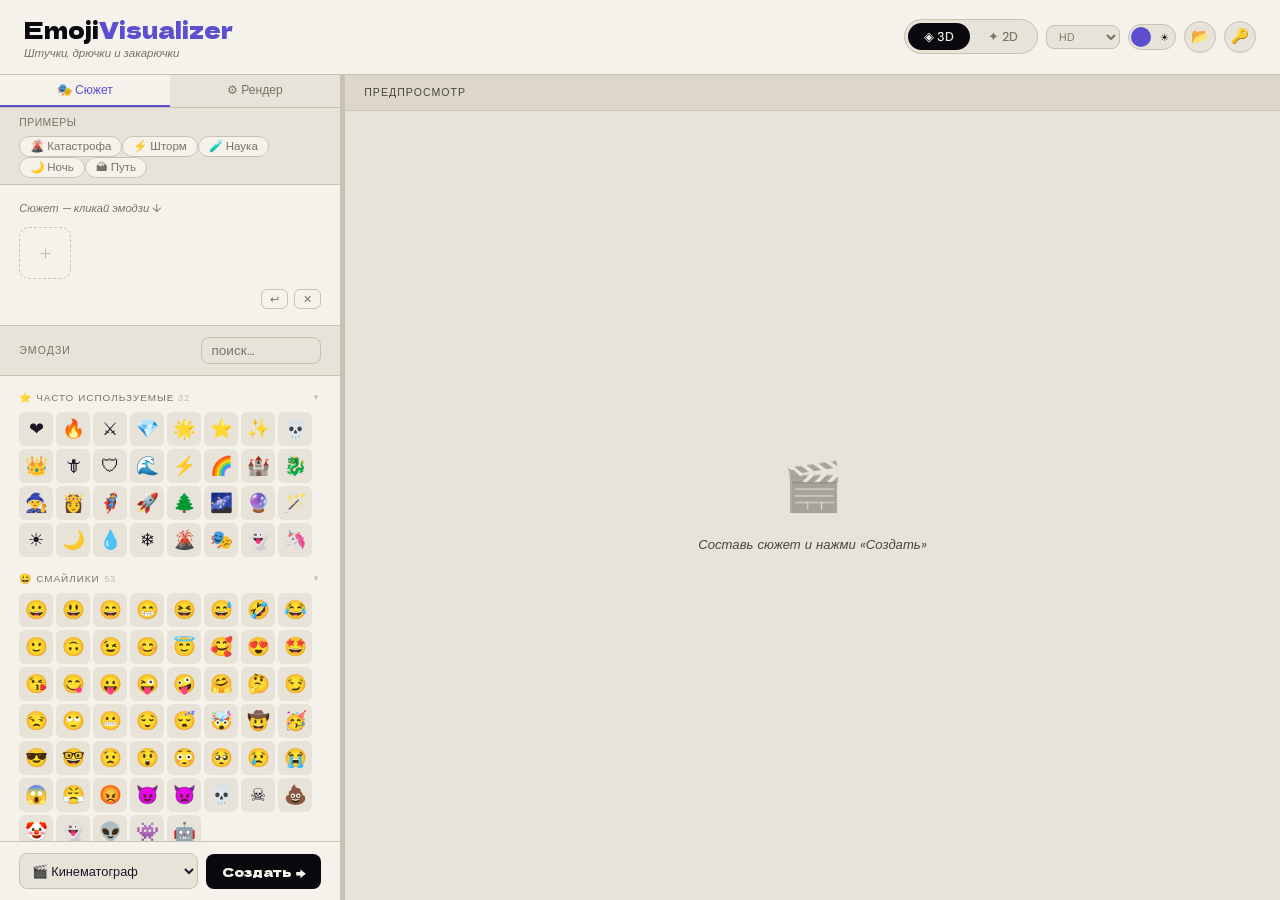
==== commit 255de869: "Комментарии Добавлены комментарии на русском" ====
--- a/emojivisualizerPrimary.html
+++ b/emojivisualizerPrimary.html
@@ -105,7 +105,7 @@
 @keyframes spin{to{transform:rotate(360deg)}}
 .loader-caption{font-size:.8rem;color:var(--render-txt);font-style:italic}
 
-/* RENDER TAB */
+/* Вкладка рендера */
 .render-scroll{flex:1;overflow-y:auto;background:var(--render-head);color:var(--text);scrollbar-width:thin;scrollbar-color:var(--line) transparent}
 .rp-section{border-bottom:1px solid var(--render-border)}
 .rp-section-head{padding:.6rem 1rem;display:flex;align-items:center;justify-content:space-between;cursor:pointer;user-select:none}
@@ -246,6 +246,7 @@
       <button class="inner-tab active" data-action="tabStory">🎭 Сюжет</button>
       <button class="inner-tab" data-action="tabRender">⚙ Рендер</button>
     </div>
+    <!-- Вкладка сборки сюжета из эмодзи -->
     <div class="tab-content active" id="tcStory">
       <div class="examples-bar"><span class="ex-label">Примеры</span><span id="exChips"></span></div>
       <div class="story-strip-wrap">
@@ -260,6 +261,7 @@
         <button class="gen-btn" id="genBtn" data-action="generate">Создать →</button><button class="gen-btn" id="addBtn" data-action="addToScene" style="display:none;background:var(--violet);font-size:.72rem;padding:6px 12px" title="Добавить выбранные эмодзи в текущую сцену">＋ В сцену</button>
       </div>
     </div>
+    <!-- Вкладка пост-обработки и ручной настройки рендера -->
     <div class="tab-content" id="tcRender">
       <div class="rp-empty" id="rpEmpty"><div class="rp-empty-text">Сгенерируйте сцену<br>на вкладке «Сюжет»</div></div>
       
@@ -301,6 +303,7 @@
   <div class="resizer" id="resizer"></div>
   <div class="output">
     <div class="output-head"><span class="output-label" id="outLabel">Предпросмотр</span><div class="out-actions"><button class="out-btn" id="camLockBtn" style="display:none" data-action="toggleCamLock">🔓 Камера</button><button class="out-btn" id="copyBtn" style="display:none" data-action="copy">⎘ HTML</button><button class="out-btn" id="fsBtn" style="display:none" data-action="fs">⤓ HTML</button><select id="camAnim" style="display:none;background:var(--render-head);border:1px solid var(--render-border);border-radius:6px;padding:3px 6px;font-family:'DM Sans',sans-serif;font-size:.65rem;color:var(--render-txt)"><option value="none">Без анимации</option><option value="orbit">🔄 Орбита</option><option value="slow">🐌 Медл. орбита</option><option value="zoomin">🔍 Наезд</option><option value="rise">⬆ Подъём</option><option value="spiral">🌀 Спираль</option></select><button class="out-btn" id="recBtn" style="display:none" data-action="startRec">⏺ Запись</button></div></div>
+    <!-- Контейнер сцены: placeholder, loader, iframe и канвасы эффектов -->
     <div class="scene-wrap" id="sceneWrap">
       <div class="placeholder" id="phView"><div class="ph-art">🎬</div><div class="ph-text">Составь сюжет и нажми «Создать»</div></div>
       <div class="loader-view" id="loader" style="display:none"><div class="pulse-ring"></div><div class="loader-caption" id="loadCap">Интерпретирую…</div><div id="loadStrip" style="font-size:1.3rem;margin-top:.5rem"></div></div>
@@ -310,6 +313,7 @@
       <div id="scanOvl" class="filter-overlay filter-scanlines"></div>
       <canvas id="vigC" class="vig-overlay"></canvas>
     </div>
+    <!-- Контекстная панель выделенного объекта -->
     <div class="obj-ctx" id="objCtx">
       <div class="obj-ctx-head"><span class="obj-ctx-name" id="ctxName">Объект</span><button class="obj-ctx-x" data-action="closeCtx">✕</button></div>
       <div class="obj-sec"><div class="obj-lbl">Анимация</div><div class="tex-grid" id="animG"></div></div>
@@ -366,15 +370,15 @@
   function poll(){if(findScene()){setup();return}if(_t++<200)setTimeout(poll,100)}
   function setup(){
     if(ep.ready)return;ep.ready=true;
-    /* REMOVE all existing lights so our sliders control 100% of lighting */
-    /* Remove ALL AI lights — we control lighting entirely */
+    /* Удаляем все текущие источники света — дальше светом управляет только панель */
+    /* Удаляем весь свет из AI-сцены, чтобы избежать конфликтов */
     var toRemove=[];
     ep.scene.traverse(function(o){if(o.isLight)toRemove.push(o)});
     toRemove.forEach(function(l){if(l.parent)l.parent.remove(l)});
-    /* Add our controllable lights with good defaults */
+    /* Добавляем наши управляемые источники с базовыми значениями */
     ep.dL=new THREE.DirectionalLight(0xffeedd,2.5);ep.dL.position.set(5,10,5);ep.scene.add(ep.dL);
     ep.pointLights=[];
-    /* Generate environment map from bg color for reflections */
+    /* Генерируем env map из цвета фона для отражений */
     ep.updateEnvMap=function(clr){
       var sz=64,faces=[];
       var col=clr||'#1a1a3a';
@@ -384,7 +388,7 @@
         var g=ctx.createRadialGradient(sz/2,sz/2,0,sz/2,sz/2,sz);
         g.addColorStop(0,col);g.addColorStop(0.5,col);g.addColorStop(1,'#000');
         ctx.fillStyle=g;ctx.fillRect(0,0,sz,sz);
-        /* subtle specular highlights */
+        /* Небольшие блики для живости отражений */
         ctx.fillStyle='rgba(255,255,255,0.06)';
         ctx.beginPath();ctx.arc(sz*0.3,sz*0.3,sz*0.15,0,Math.PI*2);ctx.fill();
         faces.push(cv);
@@ -406,23 +410,23 @@
         ep.pointLights.splice(idx,1);
       }
     };
-    /* Ensure scene.background is a Color object */
+    /* Гарантируем, что scene.background — это именно Color */
     if(!ep.scene.background||!ep.scene.background.isColor)ep.scene.background=new THREE.Color(0x04080f);
-    /* Remove heavy fog that makes distant objects white */
+    /* Убираем плотный туман, который выбеливает дальние объекты */
     if(ep.scene.fog)ep.scene.fog=null;
-    /* Enable tone mapping so bright lights produce color, not white blowout */
+    /* Включаем tone mapping, чтобы яркие зоны не "выгорали" в белый */
     if(ep.renderer){
       ep.renderer.toneMapping=THREE.ACESFilmicToneMapping;
       ep.renderer.toneMappingExposure=1.0;
       ep.renderer.outputEncoding=THREE.sRGBEncoding;
-      /* Read quality from parent */
+      /* Читаем выбранное качество из родительского интерфейса */
       try{var q=window.parent.document.getElementById('qualitySelect');
         if(q&&q.value==='low')ep.renderer.setPixelRatio(Math.min(window.devicePixelRatio,1));
         else if(q&&q.value==='high')ep.renderer.setPixelRatio(window.devicePixelRatio);
         else ep.renderer.setPixelRatio(Math.min(window.devicePixelRatio,1.5));
       }catch(e){}
     }
-    /* Upgrade MeshBasicMaterial to MeshStandardMaterial so lights affect all objects */
+    /* Конвертируем MeshBasicMaterial в MeshStandardMaterial, чтобы работал свет */
     ep.scene.traverse(function(o){if(o.isMesh&&o.material&&o.material.type==='MeshBasicMaterial'){
       var clr=o.material.color?o.material.color.clone():new THREE.Color(0xffffff);
       o.material=new THREE.MeshStandardMaterial({color:clr,opacity:o.material.opacity,transparent:o.material.transparent,map:o.material.map,roughness:0.5,metalness:0})}});
@@ -446,7 +450,7 @@
       else if(n==='brick'){x.fillStyle='#8b4513';x.fillRect(0,0,256,256);x.fillStyle='#a0522d';for(var r=0;r<8;r++){var off=r%2?32:0;for(var b=-1;b<5;b++)x.fillRect(off+b*64+2,r*32+2,60,28)}}
       else if(n==='wood'){x.fillStyle='#8b6914';x.fillRect(0,0,256,256);for(var w=0;w<40;w++){x.strokeStyle='rgba(60,30,0,'+(0.1+Math.random()*.2)+')';x.lineWidth=1+Math.random()*3;x.beginPath();var yy=Math.random()*256;x.moveTo(0,yy);for(var xx=0;xx<256;xx+=20)x.lineTo(xx,yy+Math.sin(xx/30)*5+Math.random()*4);x.stroke()}}
       var t=new THREE.CanvasTexture(c);t.wrapS=t.wrapT=THREE.RepeatWrapping;t.repeat.set(2,2);return t};
-    /* Chrome environment map — gradient cubemap for reflections */
+    /* Хромовая env map: градиентный cubemap для отражений */
     ep.envMap=null;
     (function(){
       var size=128;
@@ -459,7 +463,7 @@
         var cs=colors[fi];
         for(var ci=0;ci<cs.length;ci++)grd.addColorStop(ci/(cs.length-1),cs[ci]);
         ctx.fillStyle=grd;ctx.fillRect(0,0,size,size);
-        /* Add some noise/sparkle */
+        /* Добавляем немного шума/искр для блеска */
         for(var sp=0;sp<40;sp++){ctx.fillStyle='rgba(255,255,255,'+(0.1+Math.random()*0.3)+')';var sx=Math.random()*size,sy=Math.random()*size;ctx.beginPath();ctx.arc(sx,sy,0.5+Math.random()*1.5,0,Math.PI*2);ctx.fill()}
         faces.push(cv);
       }
@@ -467,7 +471,7 @@
       cubeTex.needsUpdate=true;
       ep.envMap=cubeTex;
     })();
-    /* Save and apply chrome */
+    /* Подготавливаем состояние для эффекта хрома */
 
     ep._origMatsGlass={};
     ep.setGlass=function(amount){
@@ -499,7 +503,7 @@
           if('roughness' in o.material)o.material.roughness=orig.roughness*(1-amount*0.9);
           if('metalness' in o.material)o.material.metalness=orig.metalness+(0.15-orig.metalness)*amount;
           if('clearcoat' in o.material)o.material.clearcoat=amount;
-          o.material.side=2;/* DoubleSide */
+          o.material.side=2;/* Двусторонний рендер */
         }
         o.material.needsUpdate=true;
       });
@@ -519,13 +523,13 @@
         ep._gizmoDragging=ev.value;
         if(ep.controls)ep.controls.enabled=!ev.value;
       });
-      /* After each render frame, if gizmo target was moved by user,
-         force its position back (overriding animate loop's levitation) */
+      /* После кадра: если объект гизмо сдвинут, фиксируем его позицию,
+         чтобы внутренняя анимация сцены не перетирала перемещение */
       var _lastGizmoPos=null;
       ep.gizmo.addEventListener('objectChange',function(){
         if(ep.gizmo.object)_lastGizmoPos=ep.gizmo.object.position.clone();
       });
-      /* Run after every frame to enforce gizmo position */
+      /* Запускаем проверку после каждого кадра */
       var _enforceRunning=false;
       function enforceGizmo(){
         if(!ep._gizmoDragging){_enforceRunning=false;return}
@@ -540,27 +544,27 @@
       ep.scene.add(ep.gizmo);
     };
     document.head.appendChild(tcScript);
-    /* Find OrbitControls — robust search */
+    /* Ищем OrbitControls разными способами */
     ep.controls=null;
     function findControls(){
-      /* Strategy 1: window properties */
+      /* Стратегия 1: перебор свойств window */
       try{var keys=Object.getOwnPropertyNames(window);
         for(var k=0;k<keys.length;k++){try{var v=window[keys[k]];
           if(v&&v.enableRotate!==undefined&&v.enableZoom!==undefined&&v.target){ep.controls=v;return}
         }catch(e){}}
       }catch(e){}
-      /* Strategy 2: check common names */
+      /* Стратегия 2: проверка типовых имён переменных */
       try{if(window.controls&&window.controls.enableRotate!==undefined){ep.controls=window.controls;return}}catch(e){}
       try{if(window.orbitControls&&window.orbitControls.enableRotate!==undefined){ep.controls=window.orbitControls;return}}catch(e){}
     }
     findControls();
-    /* Retry if not found (controls may init after scene) */
+    /* Повторяем поиск позже: контролы могли инициализироваться не сразу */
     if(!ep.controls)setTimeout(findControls,500);
     if(!ep.controls)setTimeout(findControls,1500);
     ep.attachGizmo=function(uuid,mode){
       if(!ep.gizmo)return;
       var obj=ep.byUUID(uuid);if(!obj)return;
-      /* Walk up to root group */
+      /* Поднимаемся к корневой группе объекта */
       var target=obj;while(target.parent&&target.parent.type!=='Scene'&&target.parent.parent)target=target.parent;
       ep.gizmo.attach(target);
       ep.gizmo.mode=mode||'rotate';
@@ -576,7 +580,7 @@
       if(!o||!o.material)return;
       var clr=o.material.color?o.material.color.clone():new THREE.Color(0xffffff);
       var mat=o.material;
-      /* Reset to base first */
+      /* Сначала сбрасываем материал к базовому состоянию */
       mat.map=null;
       if('metalness' in mat)mat.metalness=0;
       if('roughness' in mat)mat.roughness=0.5;
@@ -584,7 +588,7 @@
       mat.transparent=false;mat.opacity=1;mat.side=0;
       if('emissive' in mat){mat.emissive.set(0x000000);mat.emissiveIntensity=0}
       mat.wireframe=false;
-      /* Apply preset */
+      /* Затем применяем выбранный пресет */
       if(preset==='chrome'){
         if('metalness' in mat)mat.metalness=0.95;
         if('roughness' in mat)mat.roughness=0.05;
@@ -622,13 +626,13 @@
         if('roughness' in mat)mat.roughness=0.3;
         if('clearcoat' in mat){mat.clearcoat=0.8;mat.clearcoatRoughness=0.1}
       }
-      /* default = just reset, already done above */
+      /* По умолчанию: ничего дополнительно, базовый сброс уже выполнен выше */
       mat.needsUpdate=true;
     };
     ep._chromeClones=[];
     ep.setChrome=function(amount){
       if(!ep.scene)return;
-      /* Collect meshes first to avoid traverse mutation */
+      /* Сначала собираем меши, чтобы безопасно менять сцену после обхода */
       var meshes=[];
       ep.scene.traverse(function(o){
         if(!o.isMesh||!o.material)return;
@@ -651,10 +655,10 @@
           if('metalness' in o.material)o.material.metalness=orig.metalness;
           if('roughness' in o.material)o.material.roughness=orig.roughness;
           if('envMap' in o.material){o.material.envMap=orig.envMap;o.material.envMapIntensity=orig.envMapIntensity}
-          /* Remove inner clone */
+          /* Удаляем внутренний клон */
           if(o._chromeInner){o.remove(o._chromeInner);o._chromeInner=null}
         } else {
-          /* Upgrade material to StandardMaterial if it doesn't support metalness */
+          /* Если материал без metalness — переводим в StandardMaterial */
           if(!('metalness' in o.material)){
             var clr=o.material.color?o.material.color.clone():new THREE.Color(0xffffff);
             var op=o.material.opacity;var tr=o.material.transparent;
@@ -664,9 +668,9 @@
           o.material.roughness=orig.roughness*(1-amount*0.95);
           o.material.envMap=ep.envMap;
           o.material.envMapIntensity=amount*2.5;
-          /* Create inner clone using same geometry shape */
+          /* Создаём внутренний клон на той же геометрии */
           if(!o._chromeInner&&o.geometry){
-            /* Skip tiny decorative meshes */
+            /* Пропускаем слишком мелкие декоративные меши */
             o.geometry.computeBoundingSphere();
             if(o.geometry.boundingSphere&&o.geometry.boundingSphere.radius<0.15)return;
             var clonedGeo=o.geometry.clone();
@@ -790,7 +794,7 @@
 
 function sendLight(){var ep=getEP();if(!ep)return;try{
   ep.dL.color.set(lv('dirC').value);ep.dL.intensity=+lv('dirI').value;ep.dL.position.x=+lv('dirX').value;ep.dL.position.y=+lv('dirY').value;ep.dL.position.z=+lv('dirZ').value;
-  /* Update point lights from UI */
+  /* Обновляем point lights из значений интерфейса */
   document.querySelectorAll('[data-pl]').forEach(function(el){
     var parts=el.getAttribute('data-pl').split('-');
     var idx=+parts[0],prop=parts[1];
@@ -801,9 +805,9 @@
     if(prop==='y')pl.position.y=+el.value;
     if(prop==='z')pl.position.z=+el.value;
   });
-  /* Force materials to react to light changes */
+  /* Принудительно помечаем материалы на пересчёт после смены света */
   ep.scene.traverse(function(o){if(o.isMesh&&o.material)o.material.needsUpdate=true});
-  /* Background color — only if it's a Color (not a gradient texture) */
+  /* Цвет фона меняем только если фон задан как Color (не текстура) */
   var bgEl=lv('bgC');
   if(bgEl){
     var iw=frame().contentWindow;
@@ -811,10 +815,10 @@
     else if(!ep.scene.background&&iw&&iw.THREE){ep.scene.background=new iw.THREE.Color(bgEl.value)}
     if(ep.updateEnvMap)ep.updateEnvMap(bgEl.value);
   }
-  /* Env map intensity on all materials */
+  /* Применяем интенсивность env map ко всем подходящим материалам */
   var envI=lv('envI');if(envI){var ei=+envI.value;ep.scene.traverse(function(o){
     if(!o.isMesh||!o.material)return;
-    /* Force assign envMap from scene.environment if material supports it */
+    /* Принудительно назначаем envMap из scene.environment, если поддерживается */
     if(o.material.isMeshStandardMaterial||o.material.isMeshPhysicalMaterial){
       if(ep.scene.environment&&!o.material.envMap)o.material.envMap=ep.scene.environment;
       o.material.envMapIntensity=ei;o.material.needsUpdate=true;
@@ -840,11 +844,11 @@
   var ep=getEP();if(!ep)return;
   while(ep.pointLights.length>0)ep.removePointLight(ep.pointLights.length-1);
   plData.forEach(function(p){ep.addPointLight(p.c,p.i,p.x,p.y,p.z)});
-  /* Force material update so new lights affect objects */
+  /* Принудительный апдейт материалов, чтобы новый свет сразу сработал */
   ep.scene.traverse(function(o){if(o.isMesh&&o.material)o.material.needsUpdate=true});
 }
-/* Upgrade all MeshBasicMaterial to MeshStandardMaterial so lights affect them */
-/* upgradeMaterials removed - was causing black screen by converting BasicMaterial to StandardMaterial without sufficient lighting */
+/* Примечание: массовая конвертация Basic->Standard отключена */
+/* Раньше это давало "чёрный экран", если в сцене не хватало света */
 
 /* ═══ POST-PROCESSING FILTERS ═══ */
 function applyFX(){
@@ -870,7 +874,7 @@
     gx.putImageData(gd,0,0);
   } else {gc.style.opacity='0'}
   $('scanOvl').style.opacity=fv('scanlines');
-  /* Chrome effect */
+  /* Эффект "хром" */
   var ep=getEP();
   var chrV=fv('chrome'),glV=fv('glass');
   if(ep&&ep.setChrome)ep.setChrome(chrV);
@@ -881,17 +885,17 @@
 function buildGM(){var l=$('gmList');l.innerHTML='';GMs.forEach(function(g,i){var d=document.createElement('div');d.className='gm-card'+(g.on?' on':'');d.innerHTML='<div style="display:flex;align-items:center;gap:6px"><div class="gm-preview" style="background:linear-gradient(90deg,'+g.stops.join(',')+')"></div><button class="gm-btn'+(g.on?' on':'')+'" data-gm-toggle="'+i+'">✓</button><button class="gm-btn" data-gm-remove="'+i+'">✕</button></div><div class="gm-colors">'+g.stops.map(function(s,si){return'<input type="color" class="gm-clr" data-gm-clr="'+i+'-'+si+'" value="'+s+'">'}).join('')+'<button class="gm-btn" data-gm-add-stop="'+i+'" title="+ цвет" style="font-size:.6rem">+</button></div><div style="display:flex;gap:5px;align-items:center"><span style="font-size:.6rem;color:var(--render-txt2);min-width:48px">'+g.name+'</span><input type="range" class="rp-range" data-gm-op="'+i+'" min="0" max="1" step="0.05" value="'+g.op+'" style="flex:1"><select data-gm-bl="'+i+'" style="background:rgba(128,128,128,.1);border:1px solid var(--render-border);border-radius:3px;color:var(--render-txt);font-size:.55rem;padding:1px 2px">'+['color','overlay','multiply','screen','soft-light'].map(function(m){return'<option value="'+m+'"'+(g.bl===m?' selected':'')+'>'+m+'</option>'}).join('')+'</select></div>';l.appendChild(d)})}
 function renderGrad(){
   var ep=getEP();
-  /* Also render to overlay canvas for preview */
+  /* Параллельно рисуем градиент на overlay-канвасе предпросмотра */
   var cv=$('gradC'),w=$('sceneWrap');cv.width=w.offsetWidth;cv.height=w.offsetHeight;
   var x=cv.getContext('2d');x.clearRect(0,0,cv.width,cv.height);
   var active=GMs.filter(function(g){return g.on});
   if(!active.length){cv.style.opacity='0';
-    /* Reset scene background to solid color */
+    /* Если активных градиентов нет — возвращаем однотонный фон */
     if(ep&&ep.scene){var bgEl=lv('bgC');if(bgEl){var iw=frame().contentWindow;if(iw&&iw.THREE){ep.scene.background=new iw.THREE.Color(bgEl.value)}if(ep.updateEnvMap)ep.updateEnvMap(bgEl.value)}}
     return}
   cv.style.opacity='0.3';cv.style.mixBlendMode='normal';cv.style.pointerEvents='none';
   active.forEach(function(g){x.save();x.globalAlpha=g.op;var gr=x.createLinearGradient(0,0,cv.width,0);g.stops.forEach(function(s,i){gr.addColorStop(i/(g.stops.length-1),s)});x.fillStyle=gr;x.fillRect(0,0,cv.width,cv.height);x.restore()});
-  /* Apply gradient as scene background texture */
+  /* Применяем градиент как текстуру фона сцены */
   if(ep&&ep.scene){
     try{
       var iw=frame().contentWindow;if(!iw||!iw.THREE)return;
@@ -903,7 +907,7 @@
         bx.fillStyle=gr;bx.fillRect(0,0,512,512);bx.restore()});
       var tex=new iw.THREE.CanvasTexture(bgCanvas);
       ep.scene.background=tex;
-      /* Update env map to average gradient color for reflections */
+      /* Обновляем env map по среднему цвету градиента */
       if(ep.updateEnvMap){
         var avg=bx.getImageData(256,256,1,1).data;
         ep.updateEnvMap('rgb('+avg[0]+','+avg[1]+','+avg[2]+')');
@@ -911,10 +915,10 @@
     }catch(e){}
   }
 }
-function sendObjProp(){var ep=getEP();if(!ep||!selUUID)return;try{var o=ep.byUUID(selUUID);var _m=getMat(o);if(!_m)return;o.material=_m;/* normalize to single */o.material.color.set(ov('color').value);o.material.opacity=+ov('opacity').value;o.material.transparent=o.material.opacity<1;if('roughness' in o.material)o.material.roughness=+ov('rough').value;
+function sendObjProp(){var ep=getEP();if(!ep||!selUUID)return;try{var o=ep.byUUID(selUUID);var _m=getMat(o);if(!_m)return;o.material=_m;/* Нормализуем к одному материалу */o.material.color.set(ov('color').value);o.material.opacity=+ov('opacity').value;o.material.transparent=o.material.opacity<1;if('roughness' in o.material)o.material.roughness=+ov('rough').value;
     if('metalness' in o.material)o.material.metalness=+ov('metal').value;
     if('emissive' in o.material){o.material.emissive.set(ov('emClr').value);o.material.emissiveIntensity=+ov('emInt').value}
-    /* Update Chrome/Glass base values so they don't overwrite */
+    /* Обновляем базовые значения Chrome/Glass, чтобы эффект их не затирал */
     var uid=o.uuid;
     var ep2=getEP();
     if(ep2&&ep2._origMats&&ep2._origMats[uid]){ep2._origMats[uid].metalness=+ov('metal').value;ep2._origMats[uid].roughness=+ov('rough').value}
@@ -922,7 +926,7 @@
     o.material.needsUpdate=true}catch(e){}}
 function getObjRoot(o){var p=o;while(p.parent&&p.parent.type!=='Scene'&&p.parent.parent)p=p.parent;return p}
 
-/* Stop all rotation animations on a root group by freezing rotation values */
+/* Останавливаем ротационные анимации на корневой группе */
 function stopSpin(root){
   if(!root)return;
   root._epFrozen=true;
@@ -934,7 +938,7 @@
 
 var ANIMS=['none','levitate','spinY','spinX','spinZ','pulse','bounce','swing'],
     ANIM_NAMES=['Нет','Левитация','Вращение Y','Вращение X','Вращение Z','Пульс','Прыжки','Качание'];
-var _objAnims={};/* uuid -> {id:intervalId, type:string} */
+var _objAnims={};/* для UUID: {id: идентификатор таймера, type: тип анимации} */
 function buildAnimBtns(){
   var g=$('animG');if(!g)return;g.innerHTML='';
   var current=selUUID&&_objAnims[selUUID]?_objAnims[selUUID].type:'none';
@@ -947,7 +951,7 @@
   var ep=getEP();if(!ep)return;
   var obj=ep.byUUID(uuid);if(!obj)return;
   var root=getObjRoot(obj);
-  /* Stop existing animation */
+  /* Останавливаем предыдущую анимацию для объекта */
   if(_objAnims[uuid]){clearInterval(_objAnims[uuid].id);delete _objAnims[uuid]}
   if(type==='none')return;
   var baseY=root.position.y;
@@ -968,7 +972,7 @@
 function buildObjList(){
   var ep=getEP();if(!ep||!ep.scene)return;var w=$('objList');w.innerHTML='';
   function isGizmo(o){return o.type==='TransformControlsPlane'||o.parent&&o.parent.type==='TransformControlsGizmo'||(o.name&&o.name.match&&o.name.match(/^[XYZE]{1,4}$/))}
-  /* Collect groups with children */
+  /* Собираем группы с вложенными мешами */
   var groups={},loose=[];
   ep.scene.children.forEach(function(child){
     if(isGizmo(child))return;
@@ -978,7 +982,7 @@
       if(meshes.length>0)groups[child.uuid]={name:child.name||'Group',meshes:meshes};
     } else if(child.isMesh){loose.push(child)}
   });
-  /* Render grouped */
+  /* Рендерим сгруппированные объекты */
   Object.keys(groups).forEach(function(gid){
     var g=groups[gid];
     var folder=document.createElement('div');folder.style.cssText='margin-bottom:4px';
@@ -998,7 +1002,7 @@
     });
     folder.appendChild(body);w.appendChild(folder);
   });
-  /* Render loose meshes */
+  /* Рендерим одиночные меши */
   loose.forEach(function(o){
     if(isGizmo(o))return;
     var d=document.createElement('div');d.style.cssText='display:flex;align-items:center;gap:4px;padding:2px 0;cursor:pointer;font-size:.65rem;color:var(--render-txt)';
@@ -1010,8 +1014,8 @@
 }
 function applyToSelected(fn){var ep=getEP();if(!ep)return;selectedUUIDs.forEach(function(u){var o=ep.byUUID(u);if(o)fn(o,getObjRoot(o))})}
 function openObjCtx(uuid,cx,cy){var ep=getEP();if(!ep)return;var o=ep.byUUID(uuid);if(!o)return;selUUID=uuid;oVis=true;oWire=false;
-  /* Center geometry if not already centered */
-  /* Stop any spinning animation */
+  /* Здесь можно центрировать геометрию при необходимости */
+  /* Останавливаем возможное вращение перед ручным редактированием */
   stopSpin(getObjRoot(o));
   $('ctxName').textContent=o.name||(o.geometry?o.geometry.type.replace('BufferGeometry','').replace('Geometry',''):'Mesh');ov('color').value=o.material&&o.material.color?'#'+o.material.color.getHexString():'#ffffff';ov('opacity').value=o.material?o.material.opacity:1;ov('rough').value=o.material&&o.material.roughness!=null?o.material.roughness:.5;ov('metal').value=o.material&&o.material.metalness!=null?o.material.metalness:0;var ctx=$('objCtx');ctx.classList.add('visible');buildTexBtns();buildAnimBtns()}
 
@@ -1045,12 +1049,12 @@
       '10. ВЕРНИ ТОЛЬКО JavaScript код.';
     var code=await callLLM(sys,'Добавь в сцену: '+emojis);
     code=code.replace(/^```[a-z]*\n?/,'').replace(/\n?```$/,'').trim();
-    /* Execute in iframe context */
+    /* Выполняем сгенерированный код в контексте iframe */
     var iw=frame().contentWindow;
     if(iw){
       var fn=new iw.Function('scene','camera','renderer','THREE',code);
       fn(ep.scene,ep.camera,ep.renderer,iw.THREE);
-      /* Append code to lastCode so download includes it */
+      /* Дописываем код в lastCode, чтобы он попал в экспорт HTML */
       if(lastCode&&lastCode.indexOf('</body>')!==-1){
         lastCode=lastCode.replace('</body>','<'+'script>'+code+'<'+'/script>\n</body>');
       }
@@ -1168,7 +1172,7 @@
   else if(a==='addToScene')addToScene();
   else if(a==='copy'){navigator.clipboard.writeText(lastCode);$('copyBtn').textContent='✓';setTimeout(function(){$('copyBtn').textContent='⎘ HTML'},1500)}
   else if(a==='fs'){
-    /* Capture current iframe HTML (includes runtime changes) */
+    /* Берём текущий HTML из iframe (включая runtime-изменения) */
     var iw=frame().contentWindow;
     var exportHtml=lastCode;
     if(iw&&iw.document){
@@ -1177,17 +1181,17 @@
     var ep=getEP();
     if(ep){
       var bs='<'+'script>setTimeout(function(){if(typeof THREE==="undefined"||typeof scene==="undefined")return;';
-      /* Remove ALL existing lights */
+      /* Удаляем все источники света */
       bs+='var rm=[];scene.traverse(function(o){if(o.isLight)rm.push(o)});rm.forEach(function(l){if(l.parent)l.parent.remove(l)});';
-      /* Tone mapping */
+      /* Настройки tone mapping */
       bs+='renderer.toneMapping=THREE.ACESFilmicToneMapping;renderer.toneMappingExposure='+lv('expo').value+';renderer.outputEncoding=THREE.sRGBEncoding;';
-      /* Background */
+      /* Цвет фона */
       var bgEl=lv('bgC');if(bgEl)bs+='scene.background=new THREE.Color(\''+bgEl.value+'\');';
-      /* Directional light */
+      /* Направленный свет */
       bs+='var dl=new THREE.DirectionalLight(new THREE.Color(\''+lv('dirC').value+'\'),'+lv('dirI').value+');dl.position.set('+lv('dirX').value+','+lv('dirY').value+','+lv('dirZ').value+');scene.add(dl);';
-      /* Point lights */
+      /* Точечные источники света */
       plData.forEach(function(p,i){bs+='var pl'+i+'=new THREE.PointLight(new THREE.Color(\''+p.c+'\'),'+p.i+',80);pl'+i+'.position.set('+p.x+','+p.y+','+p.z+');scene.add(pl'+i+');'});
-      /* Upgrade MeshBasicMaterial */
+      /* Конвертация MeshBasicMaterial */
       bs+='scene.traverse(function(o){if(o.isMesh&&o.material&&o.material.type==="MeshBasicMaterial"){var clr=o.material.color?o.material.color.clone():new THREE.Color(0xffffff);o.material=new THREE.MeshStandardMaterial({color:clr,roughness:0.5,metalness:0})}});';
       bs+='},1000);<'+'/script>';
       if(exportHtml.indexOf('</body>')!==-1)exportHtml=exportHtml.replace('</body>',bs+'</body>');
@@ -1233,10 +1237,10 @@
 EXAMPLES.forEach(function(ex){var c=document.createElement('span');c.className='ex-chip';c.textContent=ex.l;c.addEventListener('click',function(){var segs=Array.from(new Intl.Segmenter('und',{granularity:'grapheme'}).segment(ex.s));story=segs.map(function(x){return x.segment}).filter(function(x){return/\p{Emoji}/u.test(x)&&x!=='➡️'&&x!=='➡'});story.forEach(function(em){trackEmoji(em)});CATS[0].e=getPopular();renderStrip();buildPicker($('search').value)});$('exChips').appendChild(c)});
 buildGM();buildPointLightsUI();renderStrip();buildTexBtns();
 
-/* Load saved emoji usage and refresh popular category */
+/* Загружаем сохранённую статистику эмодзи и обновляем популярные */
 loadUsage().then(function(){CATS[0].e=getPopular();buildPicker($('search').value)}).catch(function(){});
 loadApiConfig().then(function(){}).catch(function(){});
-/* Load saved theme */
+/* Загружаем сохранённую тему */
 (async function(){try{var r=await _store.get('ep_theme');if(r&&r.value==='dark')document.documentElement.setAttribute('data-theme','dark')}catch(e){}})();
 
 /* ═══ LOAD SCENE ═══ */
@@ -1245,7 +1249,7 @@
   var reader=new FileReader();
   reader.onload=function(ev){
     var html=ev.target.result;
-    /* Inject our control script if not present */
+    /* Вставляем наш скрипт управления, если его ещё нет */
     if(html.indexOf('window._ep')<0){
       if(html.indexOf('</body>')!==-1)html=html.replace('</body>',INJECT+'\n</body>');
     }
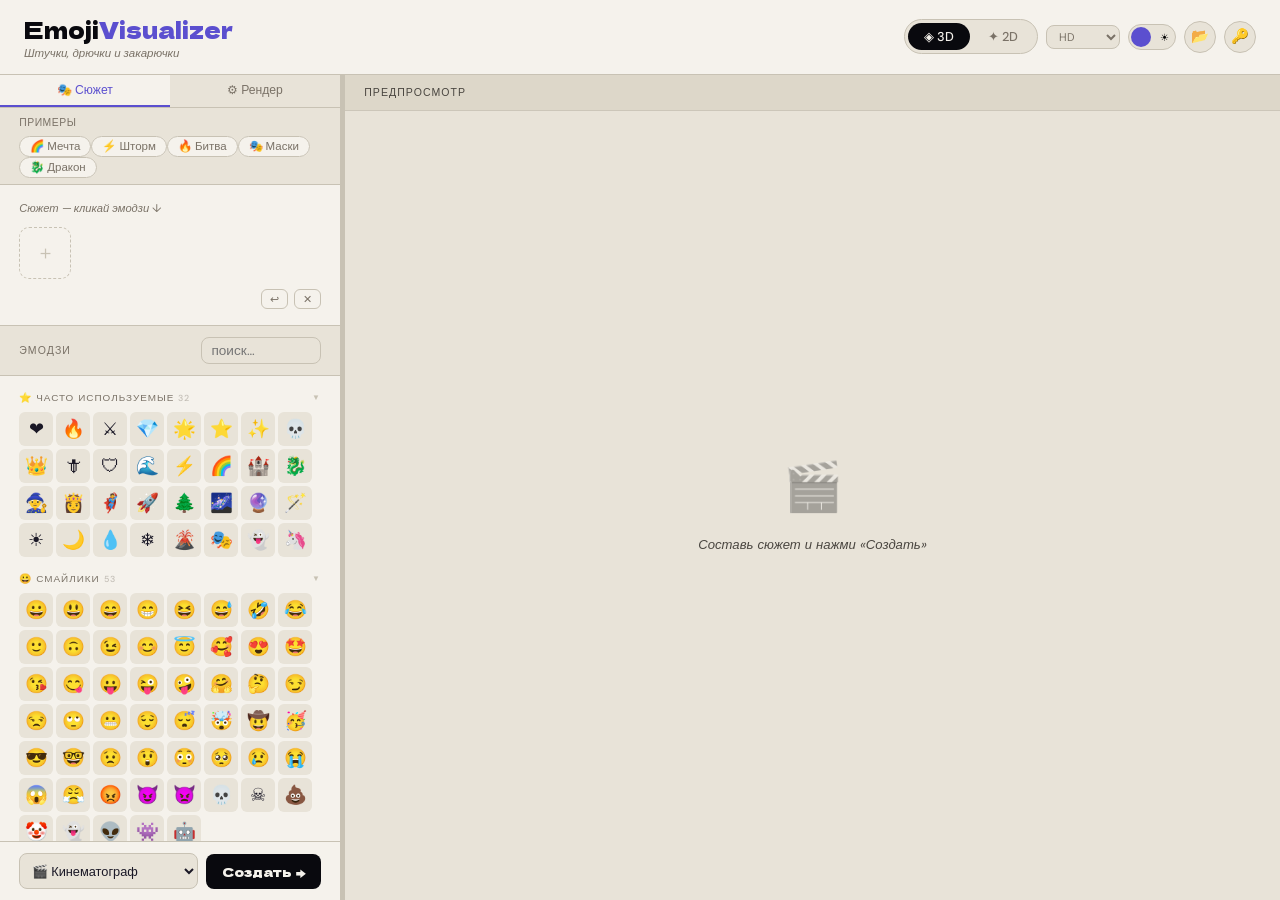
==== commit d81a4ee1: "Update emojivisualizerPrimary.html Вернула рабочую версию, сохранение работает корректнее" ====
--- a/emojivisualizerPrimary.html
+++ b/emojivisualizerPrimary.html
@@ -1,5 +1,4 @@
 <!DOCTYPE html>
-<!-- Самодостаточная версия приложения (встроенные стили и скрипты в одном файле) -->
 <html lang="ru">
 <head>
 <meta charset="UTF-8">
@@ -9,7 +8,6 @@
 <link rel="icon" href="data:image/svg+xml,<svg xmlns=%22http://www.w3.org/2000/svg%22 viewBox=%220 0 100 100%22><text y=%22.9em%22 font-size=%2290%22>🎬</text></svg>">
 <title>EmojiVisualizer</title>
 <style>
-/* Основные стили UI и панели рендера. Для отдельных версий вынесены в style.css */
 @import url('https://fonts.googleapis.com/css2?family=Dela+Gothic+One&family=DM+Sans:ital,opsz,wght@0,9..40,300;0,9..40,500;1,9..40,300&display=swap');
 *,*::before,*::after{box-sizing:border-box;margin:0;padding:0}
 html{height:100%;transform:none!important}
@@ -105,7 +103,7 @@
 @keyframes spin{to{transform:rotate(360deg)}}
 .loader-caption{font-size:.8rem;color:var(--render-txt);font-style:italic}
 
-/* Вкладка рендера */
+/* RENDER TAB */
 .render-scroll{flex:1;overflow-y:auto;background:var(--render-head);color:var(--text);scrollbar-width:thin;scrollbar-color:var(--line) transparent}
 .rp-section{border-bottom:1px solid var(--render-border)}
 .rp-section-head{padding:.6rem 1rem;display:flex;align-items:center;justify-content:space-between;cursor:pointer;user-select:none}
@@ -189,7 +187,6 @@
 </style>
 </head>
 <body>
-<!-- Верхняя строка действий: режим сцены, качество, тема и настройки API -->
 <div class="header">
   <div><div class="logo">Emoji<span>Visualizer</span></div><div class="subtitle">Штучки, дрючки и закарючки</div></div>
   <div style="display:flex;align-items:center;gap:8px">
@@ -208,7 +205,7 @@
     <button data-action="openSettings" style="background:var(--warm);border:1.5px solid var(--line);border-radius:50%;width:32px;height:32px;cursor:pointer;font-size:.9rem;display:flex;align-items:center;justify-content:center" title="API настройки">🔑</button>
   </div>
 </div>
-<!-- Модальное окно подключения AI-провайдера -->
+<!-- Settings Modal -->
 <div id="settingsModal" style="display:none;position:fixed;inset:0;z-index:9999;background:rgba(0,0,0,.5);backdrop-filter:blur(4px);align-items:center;justify-content:center">
   <div style="background:var(--deep);border:1px solid rgba(255,255,255,.1);border-radius:14px;padding:20px;max-width:400px;width:90%;color:#d4d0c8;box-shadow:0 20px 60px rgba(0,0,0,.5)">
     <div style="display:flex;justify-content:space-between;align-items:center;margin-bottom:14px">
@@ -246,7 +243,6 @@
       <button class="inner-tab active" data-action="tabStory">🎭 Сюжет</button>
       <button class="inner-tab" data-action="tabRender">⚙ Рендер</button>
     </div>
-    <!-- Вкладка сборки сюжета из эмодзи -->
     <div class="tab-content active" id="tcStory">
       <div class="examples-bar"><span class="ex-label">Примеры</span><span id="exChips"></span></div>
       <div class="story-strip-wrap">
@@ -261,7 +257,6 @@
         <button class="gen-btn" id="genBtn" data-action="generate">Создать →</button><button class="gen-btn" id="addBtn" data-action="addToScene" style="display:none;background:var(--violet);font-size:.72rem;padding:6px 12px" title="Добавить выбранные эмодзи в текущую сцену">＋ В сцену</button>
       </div>
     </div>
-    <!-- Вкладка пост-обработки и ручной настройки рендера -->
     <div class="tab-content" id="tcRender">
       <div class="rp-empty" id="rpEmpty"><div class="rp-empty-text">Сгенерируйте сцену<br>на вкладке «Сюжет»</div></div>
       
@@ -303,7 +298,6 @@
   <div class="resizer" id="resizer"></div>
   <div class="output">
     <div class="output-head"><span class="output-label" id="outLabel">Предпросмотр</span><div class="out-actions"><button class="out-btn" id="camLockBtn" style="display:none" data-action="toggleCamLock">🔓 Камера</button><button class="out-btn" id="copyBtn" style="display:none" data-action="copy">⎘ HTML</button><button class="out-btn" id="fsBtn" style="display:none" data-action="fs">⤓ HTML</button><select id="camAnim" style="display:none;background:var(--render-head);border:1px solid var(--render-border);border-radius:6px;padding:3px 6px;font-family:'DM Sans',sans-serif;font-size:.65rem;color:var(--render-txt)"><option value="none">Без анимации</option><option value="orbit">🔄 Орбита</option><option value="slow">🐌 Медл. орбита</option><option value="zoomin">🔍 Наезд</option><option value="rise">⬆ Подъём</option><option value="spiral">🌀 Спираль</option></select><button class="out-btn" id="recBtn" style="display:none" data-action="startRec">⏺ Запись</button></div></div>
-    <!-- Контейнер сцены: placeholder, loader, iframe и канвасы эффектов -->
     <div class="scene-wrap" id="sceneWrap">
       <div class="placeholder" id="phView"><div class="ph-art">🎬</div><div class="ph-text">Составь сюжет и нажми «Создать»</div></div>
       <div class="loader-view" id="loader" style="display:none"><div class="pulse-ring"></div><div class="loader-caption" id="loadCap">Интерпретирую…</div><div id="loadStrip" style="font-size:1.3rem;margin-top:.5rem"></div></div>
@@ -313,7 +307,6 @@
       <div id="scanOvl" class="filter-overlay filter-scanlines"></div>
       <canvas id="vigC" class="vig-overlay"></canvas>
     </div>
-    <!-- Контекстная панель выделенного объекта -->
     <div class="obj-ctx" id="objCtx">
       <div class="obj-ctx-head"><span class="obj-ctx-name" id="ctxName">Объект</span><button class="obj-ctx-x" data-action="closeCtx">✕</button></div>
       <div class="obj-sec"><div class="obj-lbl">Анимация</div><div class="tex-grid" id="animG"></div></div>
@@ -370,15 +363,15 @@
   function poll(){if(findScene()){setup();return}if(_t++<200)setTimeout(poll,100)}
   function setup(){
     if(ep.ready)return;ep.ready=true;
-    /* Удаляем все текущие источники света — дальше светом управляет только панель */
-    /* Удаляем весь свет из AI-сцены, чтобы избежать конфликтов */
+    /* REMOVE all existing lights so our sliders control 100% of lighting */
+    /* Remove ALL AI lights — we control lighting entirely */
     var toRemove=[];
     ep.scene.traverse(function(o){if(o.isLight)toRemove.push(o)});
     toRemove.forEach(function(l){if(l.parent)l.parent.remove(l)});
-    /* Добавляем наши управляемые источники с базовыми значениями */
+    /* Add our controllable lights with good defaults */
     ep.dL=new THREE.DirectionalLight(0xffeedd,2.5);ep.dL.position.set(5,10,5);ep.scene.add(ep.dL);
     ep.pointLights=[];
-    /* Генерируем env map из цвета фона для отражений */
+    /* Generate environment map from bg color for reflections */
     ep.updateEnvMap=function(clr){
       var sz=64,faces=[];
       var col=clr||'#1a1a3a';
@@ -388,7 +381,7 @@
         var g=ctx.createRadialGradient(sz/2,sz/2,0,sz/2,sz/2,sz);
         g.addColorStop(0,col);g.addColorStop(0.5,col);g.addColorStop(1,'#000');
         ctx.fillStyle=g;ctx.fillRect(0,0,sz,sz);
-        /* Небольшие блики для живости отражений */
+        /* subtle specular highlights */
         ctx.fillStyle='rgba(255,255,255,0.06)';
         ctx.beginPath();ctx.arc(sz*0.3,sz*0.3,sz*0.15,0,Math.PI*2);ctx.fill();
         faces.push(cv);
@@ -410,23 +403,23 @@
         ep.pointLights.splice(idx,1);
       }
     };
-    /* Гарантируем, что scene.background — это именно Color */
+    /* Ensure scene.background is a Color object */
     if(!ep.scene.background||!ep.scene.background.isColor)ep.scene.background=new THREE.Color(0x04080f);
-    /* Убираем плотный туман, который выбеливает дальние объекты */
+    /* Remove heavy fog that makes distant objects white */
     if(ep.scene.fog)ep.scene.fog=null;
-    /* Включаем tone mapping, чтобы яркие зоны не "выгорали" в белый */
+    /* Enable tone mapping so bright lights produce color, not white blowout */
     if(ep.renderer){
       ep.renderer.toneMapping=THREE.ACESFilmicToneMapping;
       ep.renderer.toneMappingExposure=1.0;
       ep.renderer.outputEncoding=THREE.sRGBEncoding;
-      /* Читаем выбранное качество из родительского интерфейса */
+      /* Read quality from parent */
       try{var q=window.parent.document.getElementById('qualitySelect');
         if(q&&q.value==='low')ep.renderer.setPixelRatio(Math.min(window.devicePixelRatio,1));
         else if(q&&q.value==='high')ep.renderer.setPixelRatio(window.devicePixelRatio);
         else ep.renderer.setPixelRatio(Math.min(window.devicePixelRatio,1.5));
       }catch(e){}
     }
-    /* Конвертируем MeshBasicMaterial в MeshStandardMaterial, чтобы работал свет */
+    /* Upgrade MeshBasicMaterial to MeshStandardMaterial so lights affect all objects */
     ep.scene.traverse(function(o){if(o.isMesh&&o.material&&o.material.type==='MeshBasicMaterial'){
       var clr=o.material.color?o.material.color.clone():new THREE.Color(0xffffff);
       o.material=new THREE.MeshStandardMaterial({color:clr,opacity:o.material.opacity,transparent:o.material.transparent,map:o.material.map,roughness:0.5,metalness:0})}});
@@ -450,7 +443,7 @@
       else if(n==='brick'){x.fillStyle='#8b4513';x.fillRect(0,0,256,256);x.fillStyle='#a0522d';for(var r=0;r<8;r++){var off=r%2?32:0;for(var b=-1;b<5;b++)x.fillRect(off+b*64+2,r*32+2,60,28)}}
       else if(n==='wood'){x.fillStyle='#8b6914';x.fillRect(0,0,256,256);for(var w=0;w<40;w++){x.strokeStyle='rgba(60,30,0,'+(0.1+Math.random()*.2)+')';x.lineWidth=1+Math.random()*3;x.beginPath();var yy=Math.random()*256;x.moveTo(0,yy);for(var xx=0;xx<256;xx+=20)x.lineTo(xx,yy+Math.sin(xx/30)*5+Math.random()*4);x.stroke()}}
       var t=new THREE.CanvasTexture(c);t.wrapS=t.wrapT=THREE.RepeatWrapping;t.repeat.set(2,2);return t};
-    /* Хромовая env map: градиентный cubemap для отражений */
+    /* Chrome environment map — gradient cubemap for reflections */
     ep.envMap=null;
     (function(){
       var size=128;
@@ -463,7 +456,7 @@
         var cs=colors[fi];
         for(var ci=0;ci<cs.length;ci++)grd.addColorStop(ci/(cs.length-1),cs[ci]);
         ctx.fillStyle=grd;ctx.fillRect(0,0,size,size);
-        /* Добавляем немного шума/искр для блеска */
+        /* Add some noise/sparkle */
         for(var sp=0;sp<40;sp++){ctx.fillStyle='rgba(255,255,255,'+(0.1+Math.random()*0.3)+')';var sx=Math.random()*size,sy=Math.random()*size;ctx.beginPath();ctx.arc(sx,sy,0.5+Math.random()*1.5,0,Math.PI*2);ctx.fill()}
         faces.push(cv);
       }
@@ -471,7 +464,7 @@
       cubeTex.needsUpdate=true;
       ep.envMap=cubeTex;
     })();
-    /* Подготавливаем состояние для эффекта хрома */
+    /* Save and apply chrome */
 
     ep._origMatsGlass={};
     ep.setGlass=function(amount){
@@ -503,7 +496,7 @@
           if('roughness' in o.material)o.material.roughness=orig.roughness*(1-amount*0.9);
           if('metalness' in o.material)o.material.metalness=orig.metalness+(0.15-orig.metalness)*amount;
           if('clearcoat' in o.material)o.material.clearcoat=amount;
-          o.material.side=2;/* Двусторонний рендер */
+          o.material.side=2;/* DoubleSide */
         }
         o.material.needsUpdate=true;
       });
@@ -523,13 +516,13 @@
         ep._gizmoDragging=ev.value;
         if(ep.controls)ep.controls.enabled=!ev.value;
       });
-      /* После кадра: если объект гизмо сдвинут, фиксируем его позицию,
-         чтобы внутренняя анимация сцены не перетирала перемещение */
+      /* After each render frame, if gizmo target was moved by user,
+         force its position back (overriding animate loop's levitation) */
       var _lastGizmoPos=null;
       ep.gizmo.addEventListener('objectChange',function(){
         if(ep.gizmo.object)_lastGizmoPos=ep.gizmo.object.position.clone();
       });
-      /* Запускаем проверку после каждого кадра */
+      /* Run after every frame to enforce gizmo position */
       var _enforceRunning=false;
       function enforceGizmo(){
         if(!ep._gizmoDragging){_enforceRunning=false;return}
@@ -544,27 +537,27 @@
       ep.scene.add(ep.gizmo);
     };
     document.head.appendChild(tcScript);
-    /* Ищем OrbitControls разными способами */
+    /* Find OrbitControls — robust search */
     ep.controls=null;
     function findControls(){
-      /* Стратегия 1: перебор свойств window */
+      /* Strategy 1: window properties */
       try{var keys=Object.getOwnPropertyNames(window);
         for(var k=0;k<keys.length;k++){try{var v=window[keys[k]];
           if(v&&v.enableRotate!==undefined&&v.enableZoom!==undefined&&v.target){ep.controls=v;return}
         }catch(e){}}
       }catch(e){}
-      /* Стратегия 2: проверка типовых имён переменных */
+      /* Strategy 2: check common names */
       try{if(window.controls&&window.controls.enableRotate!==undefined){ep.controls=window.controls;return}}catch(e){}
       try{if(window.orbitControls&&window.orbitControls.enableRotate!==undefined){ep.controls=window.orbitControls;return}}catch(e){}
     }
     findControls();
-    /* Повторяем поиск позже: контролы могли инициализироваться не сразу */
+    /* Retry if not found (controls may init after scene) */
     if(!ep.controls)setTimeout(findControls,500);
     if(!ep.controls)setTimeout(findControls,1500);
     ep.attachGizmo=function(uuid,mode){
       if(!ep.gizmo)return;
       var obj=ep.byUUID(uuid);if(!obj)return;
-      /* Поднимаемся к корневой группе объекта */
+      /* Walk up to root group */
       var target=obj;while(target.parent&&target.parent.type!=='Scene'&&target.parent.parent)target=target.parent;
       ep.gizmo.attach(target);
       ep.gizmo.mode=mode||'rotate';
@@ -580,7 +573,7 @@
       if(!o||!o.material)return;
       var clr=o.material.color?o.material.color.clone():new THREE.Color(0xffffff);
       var mat=o.material;
-      /* Сначала сбрасываем материал к базовому состоянию */
+      /* Reset to base first */
       mat.map=null;
       if('metalness' in mat)mat.metalness=0;
       if('roughness' in mat)mat.roughness=0.5;
@@ -588,7 +581,7 @@
       mat.transparent=false;mat.opacity=1;mat.side=0;
       if('emissive' in mat){mat.emissive.set(0x000000);mat.emissiveIntensity=0}
       mat.wireframe=false;
-      /* Затем применяем выбранный пресет */
+      /* Apply preset */
       if(preset==='chrome'){
         if('metalness' in mat)mat.metalness=0.95;
         if('roughness' in mat)mat.roughness=0.05;
@@ -626,13 +619,13 @@
         if('roughness' in mat)mat.roughness=0.3;
         if('clearcoat' in mat){mat.clearcoat=0.8;mat.clearcoatRoughness=0.1}
       }
-      /* По умолчанию: ничего дополнительно, базовый сброс уже выполнен выше */
+      /* default = just reset, already done above */
       mat.needsUpdate=true;
     };
     ep._chromeClones=[];
     ep.setChrome=function(amount){
       if(!ep.scene)return;
-      /* Сначала собираем меши, чтобы безопасно менять сцену после обхода */
+      /* Collect meshes first to avoid traverse mutation */
       var meshes=[];
       ep.scene.traverse(function(o){
         if(!o.isMesh||!o.material)return;
@@ -655,10 +648,10 @@
           if('metalness' in o.material)o.material.metalness=orig.metalness;
           if('roughness' in o.material)o.material.roughness=orig.roughness;
           if('envMap' in o.material){o.material.envMap=orig.envMap;o.material.envMapIntensity=orig.envMapIntensity}
-          /* Удаляем внутренний клон */
+          /* Remove inner clone */
           if(o._chromeInner){o.remove(o._chromeInner);o._chromeInner=null}
         } else {
-          /* Если материал без metalness — переводим в StandardMaterial */
+          /* Upgrade material to StandardMaterial if it doesn't support metalness */
           if(!('metalness' in o.material)){
             var clr=o.material.color?o.material.color.clone():new THREE.Color(0xffffff);
             var op=o.material.opacity;var tr=o.material.transparent;
@@ -668,9 +661,9 @@
           o.material.roughness=orig.roughness*(1-amount*0.95);
           o.material.envMap=ep.envMap;
           o.material.envMapIntensity=amount*2.5;
-          /* Создаём внутренний клон на той же геометрии */
+          /* Create inner clone using same geometry shape */
           if(!o._chromeInner&&o.geometry){
-            /* Пропускаем слишком мелкие декоративные меши */
+            /* Skip tiny decorative meshes */
             o.geometry.computeBoundingSphere();
             if(o.geometry.boundingSphere&&o.geometry.boundingSphere.radius<0.15)return;
             var clonedGeo=o.geometry.clone();
@@ -794,7 +787,7 @@
 
 function sendLight(){var ep=getEP();if(!ep)return;try{
   ep.dL.color.set(lv('dirC').value);ep.dL.intensity=+lv('dirI').value;ep.dL.position.x=+lv('dirX').value;ep.dL.position.y=+lv('dirY').value;ep.dL.position.z=+lv('dirZ').value;
-  /* Обновляем point lights из значений интерфейса */
+  /* Update point lights from UI */
   document.querySelectorAll('[data-pl]').forEach(function(el){
     var parts=el.getAttribute('data-pl').split('-');
     var idx=+parts[0],prop=parts[1];
@@ -805,9 +798,9 @@
     if(prop==='y')pl.position.y=+el.value;
     if(prop==='z')pl.position.z=+el.value;
   });
-  /* Принудительно помечаем материалы на пересчёт после смены света */
+  /* Force materials to react to light changes */
   ep.scene.traverse(function(o){if(o.isMesh&&o.material)o.material.needsUpdate=true});
-  /* Цвет фона меняем только если фон задан как Color (не текстура) */
+  /* Background color — only if it's a Color (not a gradient texture) */
   var bgEl=lv('bgC');
   if(bgEl){
     var iw=frame().contentWindow;
@@ -815,10 +808,10 @@
     else if(!ep.scene.background&&iw&&iw.THREE){ep.scene.background=new iw.THREE.Color(bgEl.value)}
     if(ep.updateEnvMap)ep.updateEnvMap(bgEl.value);
   }
-  /* Применяем интенсивность env map ко всем подходящим материалам */
+  /* Env map intensity on all materials */
   var envI=lv('envI');if(envI){var ei=+envI.value;ep.scene.traverse(function(o){
     if(!o.isMesh||!o.material)return;
-    /* Принудительно назначаем envMap из scene.environment, если поддерживается */
+    /* Force assign envMap from scene.environment if material supports it */
     if(o.material.isMeshStandardMaterial||o.material.isMeshPhysicalMaterial){
       if(ep.scene.environment&&!o.material.envMap)o.material.envMap=ep.scene.environment;
       o.material.envMapIntensity=ei;o.material.needsUpdate=true;
@@ -844,11 +837,11 @@
   var ep=getEP();if(!ep)return;
   while(ep.pointLights.length>0)ep.removePointLight(ep.pointLights.length-1);
   plData.forEach(function(p){ep.addPointLight(p.c,p.i,p.x,p.y,p.z)});
-  /* Принудительный апдейт материалов, чтобы новый свет сразу сработал */
+  /* Force material update so new lights affect objects */
   ep.scene.traverse(function(o){if(o.isMesh&&o.material)o.material.needsUpdate=true});
 }
-/* Примечание: массовая конвертация Basic->Standard отключена */
-/* Раньше это давало "чёрный экран", если в сцене не хватало света */
+/* Upgrade all MeshBasicMaterial to MeshStandardMaterial so lights affect them */
+/* upgradeMaterials removed - was causing black screen by converting BasicMaterial to StandardMaterial without sufficient lighting */
 
 /* ═══ POST-PROCESSING FILTERS ═══ */
 function applyFX(){
@@ -874,7 +867,7 @@
     gx.putImageData(gd,0,0);
   } else {gc.style.opacity='0'}
   $('scanOvl').style.opacity=fv('scanlines');
-  /* Эффект "хром" */
+  /* Chrome effect */
   var ep=getEP();
   var chrV=fv('chrome'),glV=fv('glass');
   if(ep&&ep.setChrome)ep.setChrome(chrV);
@@ -885,17 +878,17 @@
 function buildGM(){var l=$('gmList');l.innerHTML='';GMs.forEach(function(g,i){var d=document.createElement('div');d.className='gm-card'+(g.on?' on':'');d.innerHTML='<div style="display:flex;align-items:center;gap:6px"><div class="gm-preview" style="background:linear-gradient(90deg,'+g.stops.join(',')+')"></div><button class="gm-btn'+(g.on?' on':'')+'" data-gm-toggle="'+i+'">✓</button><button class="gm-btn" data-gm-remove="'+i+'">✕</button></div><div class="gm-colors">'+g.stops.map(function(s,si){return'<input type="color" class="gm-clr" data-gm-clr="'+i+'-'+si+'" value="'+s+'">'}).join('')+'<button class="gm-btn" data-gm-add-stop="'+i+'" title="+ цвет" style="font-size:.6rem">+</button></div><div style="display:flex;gap:5px;align-items:center"><span style="font-size:.6rem;color:var(--render-txt2);min-width:48px">'+g.name+'</span><input type="range" class="rp-range" data-gm-op="'+i+'" min="0" max="1" step="0.05" value="'+g.op+'" style="flex:1"><select data-gm-bl="'+i+'" style="background:rgba(128,128,128,.1);border:1px solid var(--render-border);border-radius:3px;color:var(--render-txt);font-size:.55rem;padding:1px 2px">'+['color','overlay','multiply','screen','soft-light'].map(function(m){return'<option value="'+m+'"'+(g.bl===m?' selected':'')+'>'+m+'</option>'}).join('')+'</select></div>';l.appendChild(d)})}
 function renderGrad(){
   var ep=getEP();
-  /* Параллельно рисуем градиент на overlay-канвасе предпросмотра */
+  /* Also render to overlay canvas for preview */
   var cv=$('gradC'),w=$('sceneWrap');cv.width=w.offsetWidth;cv.height=w.offsetHeight;
   var x=cv.getContext('2d');x.clearRect(0,0,cv.width,cv.height);
   var active=GMs.filter(function(g){return g.on});
   if(!active.length){cv.style.opacity='0';
-    /* Если активных градиентов нет — возвращаем однотонный фон */
+    /* Reset scene background to solid color */
     if(ep&&ep.scene){var bgEl=lv('bgC');if(bgEl){var iw=frame().contentWindow;if(iw&&iw.THREE){ep.scene.background=new iw.THREE.Color(bgEl.value)}if(ep.updateEnvMap)ep.updateEnvMap(bgEl.value)}}
     return}
   cv.style.opacity='0.3';cv.style.mixBlendMode='normal';cv.style.pointerEvents='none';
   active.forEach(function(g){x.save();x.globalAlpha=g.op;var gr=x.createLinearGradient(0,0,cv.width,0);g.stops.forEach(function(s,i){gr.addColorStop(i/(g.stops.length-1),s)});x.fillStyle=gr;x.fillRect(0,0,cv.width,cv.height);x.restore()});
-  /* Применяем градиент как текстуру фона сцены */
+  /* Apply gradient as scene background texture */
   if(ep&&ep.scene){
     try{
       var iw=frame().contentWindow;if(!iw||!iw.THREE)return;
@@ -907,7 +900,7 @@
         bx.fillStyle=gr;bx.fillRect(0,0,512,512);bx.restore()});
       var tex=new iw.THREE.CanvasTexture(bgCanvas);
       ep.scene.background=tex;
-      /* Обновляем env map по среднему цвету градиента */
+      /* Update env map to average gradient color for reflections */
       if(ep.updateEnvMap){
         var avg=bx.getImageData(256,256,1,1).data;
         ep.updateEnvMap('rgb('+avg[0]+','+avg[1]+','+avg[2]+')');
@@ -915,10 +908,10 @@
     }catch(e){}
   }
 }
-function sendObjProp(){var ep=getEP();if(!ep||!selUUID)return;try{var o=ep.byUUID(selUUID);var _m=getMat(o);if(!_m)return;o.material=_m;/* Нормализуем к одному материалу */o.material.color.set(ov('color').value);o.material.opacity=+ov('opacity').value;o.material.transparent=o.material.opacity<1;if('roughness' in o.material)o.material.roughness=+ov('rough').value;
+function sendObjProp(){var ep=getEP();if(!ep||!selUUID)return;try{var o=ep.byUUID(selUUID);var _m=getMat(o);if(!_m)return;o.material=_m;/* normalize to single */o.material.color.set(ov('color').value);o.material.opacity=+ov('opacity').value;o.material.transparent=o.material.opacity<1;if('roughness' in o.material)o.material.roughness=+ov('rough').value;
     if('metalness' in o.material)o.material.metalness=+ov('metal').value;
     if('emissive' in o.material){o.material.emissive.set(ov('emClr').value);o.material.emissiveIntensity=+ov('emInt').value}
-    /* Обновляем базовые значения Chrome/Glass, чтобы эффект их не затирал */
+    /* Update Chrome/Glass base values so they don't overwrite */
     var uid=o.uuid;
     var ep2=getEP();
     if(ep2&&ep2._origMats&&ep2._origMats[uid]){ep2._origMats[uid].metalness=+ov('metal').value;ep2._origMats[uid].roughness=+ov('rough').value}
@@ -926,7 +919,7 @@
     o.material.needsUpdate=true}catch(e){}}
 function getObjRoot(o){var p=o;while(p.parent&&p.parent.type!=='Scene'&&p.parent.parent)p=p.parent;return p}
 
-/* Останавливаем ротационные анимации на корневой группе */
+/* Stop all rotation animations on a root group by freezing rotation values */
 function stopSpin(root){
   if(!root)return;
   root._epFrozen=true;
@@ -938,7 +931,7 @@
 
 var ANIMS=['none','levitate','spinY','spinX','spinZ','pulse','bounce','swing'],
     ANIM_NAMES=['Нет','Левитация','Вращение Y','Вращение X','Вращение Z','Пульс','Прыжки','Качание'];
-var _objAnims={};/* для UUID: {id: идентификатор таймера, type: тип анимации} */
+var _objAnims={};/* uuid -> {id:intervalId, type:string} */
 function buildAnimBtns(){
   var g=$('animG');if(!g)return;g.innerHTML='';
   var current=selUUID&&_objAnims[selUUID]?_objAnims[selUUID].type:'none';
@@ -951,7 +944,7 @@
   var ep=getEP();if(!ep)return;
   var obj=ep.byUUID(uuid);if(!obj)return;
   var root=getObjRoot(obj);
-  /* Останавливаем предыдущую анимацию для объекта */
+  /* Stop existing animation */
   if(_objAnims[uuid]){clearInterval(_objAnims[uuid].id);delete _objAnims[uuid]}
   if(type==='none')return;
   var baseY=root.position.y;
@@ -972,7 +965,7 @@
 function buildObjList(){
   var ep=getEP();if(!ep||!ep.scene)return;var w=$('objList');w.innerHTML='';
   function isGizmo(o){return o.type==='TransformControlsPlane'||o.parent&&o.parent.type==='TransformControlsGizmo'||(o.name&&o.name.match&&o.name.match(/^[XYZE]{1,4}$/))}
-  /* Собираем группы с вложенными мешами */
+  /* Collect groups with children */
   var groups={},loose=[];
   ep.scene.children.forEach(function(child){
     if(isGizmo(child))return;
@@ -982,7 +975,7 @@
       if(meshes.length>0)groups[child.uuid]={name:child.name||'Group',meshes:meshes};
     } else if(child.isMesh){loose.push(child)}
   });
-  /* Рендерим сгруппированные объекты */
+  /* Render grouped */
   Object.keys(groups).forEach(function(gid){
     var g=groups[gid];
     var folder=document.createElement('div');folder.style.cssText='margin-bottom:4px';
@@ -1002,7 +995,7 @@
     });
     folder.appendChild(body);w.appendChild(folder);
   });
-  /* Рендерим одиночные меши */
+  /* Render loose meshes */
   loose.forEach(function(o){
     if(isGizmo(o))return;
     var d=document.createElement('div');d.style.cssText='display:flex;align-items:center;gap:4px;padding:2px 0;cursor:pointer;font-size:.65rem;color:var(--render-txt)';
@@ -1014,8 +1007,8 @@
 }
 function applyToSelected(fn){var ep=getEP();if(!ep)return;selectedUUIDs.forEach(function(u){var o=ep.byUUID(u);if(o)fn(o,getObjRoot(o))})}
 function openObjCtx(uuid,cx,cy){var ep=getEP();if(!ep)return;var o=ep.byUUID(uuid);if(!o)return;selUUID=uuid;oVis=true;oWire=false;
-  /* Здесь можно центрировать геометрию при необходимости */
-  /* Останавливаем возможное вращение перед ручным редактированием */
+  /* Center geometry if not already centered */
+  /* Stop any spinning animation */
   stopSpin(getObjRoot(o));
   $('ctxName').textContent=o.name||(o.geometry?o.geometry.type.replace('BufferGeometry','').replace('Geometry',''):'Mesh');ov('color').value=o.material&&o.material.color?'#'+o.material.color.getHexString():'#ffffff';ov('opacity').value=o.material?o.material.opacity:1;ov('rough').value=o.material&&o.material.roughness!=null?o.material.roughness:.5;ov('metal').value=o.material&&o.material.metalness!=null?o.material.metalness:0;var ctx=$('objCtx');ctx.classList.add('visible');buildTexBtns();buildAnimBtns()}
 
@@ -1049,12 +1042,12 @@
       '10. ВЕРНИ ТОЛЬКО JavaScript код.';
     var code=await callLLM(sys,'Добавь в сцену: '+emojis);
     code=code.replace(/^```[a-z]*\n?/,'').replace(/\n?```$/,'').trim();
-    /* Выполняем сгенерированный код в контексте iframe */
+    /* Execute in iframe context */
     var iw=frame().contentWindow;
     if(iw){
       var fn=new iw.Function('scene','camera','renderer','THREE',code);
       fn(ep.scene,ep.camera,ep.renderer,iw.THREE);
-      /* Дописываем код в lastCode, чтобы он попал в экспорт HTML */
+      /* Append code to lastCode so download includes it */
       if(lastCode&&lastCode.indexOf('</body>')!==-1){
         lastCode=lastCode.replace('</body>','<'+'script>'+code+'<'+'/script>\n</body>');
       }
@@ -1172,31 +1165,85 @@
   else if(a==='addToScene')addToScene();
   else if(a==='copy'){navigator.clipboard.writeText(lastCode);$('copyBtn').textContent='✓';setTimeout(function(){$('copyBtn').textContent='⎘ HTML'},1500)}
   else if(a==='fs'){
-    /* Берём текущий HTML из iframe (включая runtime-изменения) */
     var iw=frame().contentWindow;
     var exportHtml=lastCode;
-    if(iw&&iw.document){
-      try{exportHtml='<!DOCTYPE html><html>'+iw.document.documentElement.innerHTML+'</html>'}catch(e){}
-    }
+    if(iw&&iw.document){try{exportHtml='<!DOCTYPE html><html>'+iw.document.documentElement.innerHTML+'</html>'}catch(e){}}
     var ep=getEP();
     if(ep){
-      var bs='<'+'script>setTimeout(function(){if(typeof THREE==="undefined"||typeof scene==="undefined")return;';
-      /* Удаляем все источники света */
-      bs+='var rm=[];scene.traverse(function(o){if(o.isLight)rm.push(o)});rm.forEach(function(l){if(l.parent)l.parent.remove(l)});';
-      /* Настройки tone mapping */
-      bs+='renderer.toneMapping=THREE.ACESFilmicToneMapping;renderer.toneMappingExposure='+lv('expo').value+';renderer.outputEncoding=THREE.sRGBEncoding;';
-      /* Цвет фона */
-      var bgEl=lv('bgC');if(bgEl)bs+='scene.background=new THREE.Color(\''+bgEl.value+'\');';
-      /* Направленный свет */
-      bs+='var dl=new THREE.DirectionalLight(new THREE.Color(\''+lv('dirC').value+'\'),'+lv('dirI').value+');dl.position.set('+lv('dirX').value+','+lv('dirY').value+','+lv('dirZ').value+');scene.add(dl);';
-      /* Точечные источники света */
-      plData.forEach(function(p,i){bs+='var pl'+i+'=new THREE.PointLight(new THREE.Color(\''+p.c+'\'),'+p.i+',80);pl'+i+'.position.set('+p.x+','+p.y+','+p.z+');scene.add(pl'+i+');'});
-      /* Конвертация MeshBasicMaterial */
-      bs+='scene.traverse(function(o){if(o.isMesh&&o.material&&o.material.type==="MeshBasicMaterial"){var clr=o.material.color?o.material.color.clone():new THREE.Color(0xffffff);o.material=new THREE.MeshStandardMaterial({color:clr,roughness:0.5,metalness:0})}});';
-      bs+='},1000);<'+'/script>';
+      var bs='<'+'script>setTimeout(function(){'+
+        'if(typeof THREE==="undefined"||typeof scene==="undefined")return;'+
+        /* Remove all existing lights */
+        'var rm=[];scene.traverse(function(o){if(o.isLight)rm.push(o)});rm.forEach(function(l){if(l.parent)l.parent.remove(l)});'+
+        /* Tone mapping + exposure */
+        'renderer.toneMapping=THREE.ACESFilmicToneMapping;'+
+        'renderer.toneMappingExposure='+parseFloat(lv('expo').value||1).toFixed(3)+';'+
+        'renderer.outputEncoding=THREE.sRGBEncoding;'+
+        /* Background */
+        'scene.background=new THREE.Color(\''+lv('bgC').value+'\');';
+      /* Directional light */
+      bs+='var _dl=new THREE.DirectionalLight(new THREE.Color(\''+lv('dirC').value+'\'),'+parseFloat(lv('dirI').value).toFixed(3)+');'+
+          '_dl.position.set('+parseFloat(lv('dirX').value).toFixed(3)+','+parseFloat(lv('dirY').value).toFixed(3)+','+parseFloat(lv('dirZ').value).toFixed(3)+');'+
+          'scene.add(_dl);';
+      /* Point lights */
+      plData.forEach(function(p,i){
+        bs+='var _pl'+i+'=new THREE.PointLight(new THREE.Color(\''+p.c+'\'),'+parseFloat(p.i).toFixed(3)+',80);'+
+            '_pl'+i+'.position.set('+parseFloat(p.x).toFixed(3)+','+parseFloat(p.y).toFixed(3)+','+parseFloat(p.z).toFixed(3)+');'+
+            'scene.add(_pl'+i+');';
+      });
+      /* Upgrade MeshBasicMaterial */
+      bs+='scene.traverse(function(o){if(o.isMesh&&o.material&&o.material.type==="MeshBasicMaterial"){'+
+          'var clr=o.material.color?o.material.color.clone():new THREE.Color(0xffffff);'+
+          'o.material=new THREE.MeshStandardMaterial({color:clr,roughness:0.5,metalness:0})}});';
+      /* Snapshot: object transforms + materials */
+      if(ep.scene){
+        var snapLines=[];
+        ep.scene.traverse(function(o){
+          if(!o.isMesh&&!o.isGroup)return;
+          if(o.type==='TransformControlsPlane'||o.parent&&o.parent.type==='TransformControlsGizmo')return;
+          var uid=JSON.stringify(o.uuid);
+          var px=o.position.x.toFixed(4),py=o.position.y.toFixed(4),pz=o.position.z.toFixed(4);
+          var rx=o.rotation.x.toFixed(4),ry=o.rotation.y.toFixed(4),rz=o.rotation.z.toFixed(4);
+          var sx=o.scale.x.toFixed(4),sy=o.scale.y.toFixed(4),sz=o.scale.z.toFixed(4);
+          var vis=o.visible;
+          var line='(function(){var _o=null;scene.traverse(function(x){if(x.uuid==='+uid+')_o=x});if(!_o)return;'+
+            '_o.position.set('+px+','+py+','+pz+');'+
+            '_o.rotation.set('+rx+','+ry+','+rz+');'+
+            '_o.scale.set('+sx+','+sy+','+sz+');'+
+            '_o.visible='+vis+';';
+          if(o.isMesh&&o.material){
+            var m=o.material;
+            if(m.color)line+='if(_o.material.color)_o.material.color.set(\'#'+m.color.getHexString()+'\');';
+            if(m.roughness!=null)line+='if(\'roughness\'in _o.material)_o.material.roughness='+m.roughness.toFixed(3)+';';
+            if(m.metalness!=null)line+='if(\'metalness\'in _o.material)_o.material.metalness='+m.metalness.toFixed(3)+';';
+            if(m.opacity!=null)line+='_o.material.opacity='+m.opacity.toFixed(3)+';_o.material.transparent='+(m.transparent||false)+';';
+            if(m.emissive&&m.emissiveIntensity)line+='if(_o.material.emissive)_o.material.emissive.set(\'#'+m.emissive.getHexString()+'\');if(\'emissiveIntensity\'in _o.material)_o.material.emissiveIntensity='+m.emissiveIntensity.toFixed(3)+';';
+            if(m.wireframe)line+='_o.material.wireframe=true;';
+            line+='_o.material.needsUpdate=true;';
+          }
+          line+='})();';
+          snapLines.push(line);
+        });
+        /* Camera position */
+        if(ep.camera){
+          var cam=ep.camera;
+          snapLines.push('if(camera){camera.position.set('+cam.position.x.toFixed(4)+','+cam.position.y.toFixed(4)+','+cam.position.z.toFixed(4)+');camera.lookAt(0,2,0);}');
+        }
+        bs+=snapLines.join('');
+      }
+      bs+='},800);<'+'/script>';
       if(exportHtml.indexOf('</body>')!==-1)exportHtml=exportHtml.replace('</body>',bs+'</body>');
+      else exportHtml+=bs;
     }
-    var bl=new Blob([exportHtml],{type:'text/html'});var u=URL.createObjectURL(bl);var dl=document.createElement('a');dl.href=u;dl.download='emojiviz-scene.html';document.body.appendChild(dl);dl.click();document.body.removeChild(dl);setTimeout(function(){URL.revokeObjectURL(u)},3000)}
+    /* Style meta comment */
+    var _evMeta='<!-- EmojiVisualizer | style: '+($('styleSelect').value||'?')+' | story: '+(generatedEmojis.join('')||story.join('')||'?')+' -->\n';
+    if(exportHtml.indexOf('<head>')!==-1)exportHtml=exportHtml.replace('<head>','<head>\n'+_evMeta);
+    else exportHtml=_evMeta+exportHtml;
+    var bl=new Blob([exportHtml],{type:'text/html'});
+    var u=URL.createObjectURL(bl);
+    var dlA=document.createElement('a');dlA.href=u;
+    dlA.download='emojiviz-'+($('styleSelect').value||'scene')+'.html';
+    document.body.appendChild(dlA);dlA.click();document.body.removeChild(dlA);
+    setTimeout(function(){URL.revokeObjectURL(u)},3000)}
   else if(a==='scrollPicker'){$('picker').scrollIntoView({behavior:'smooth'})}
   else if(a==='toggle'){var sec=t.closest('[data-sec]');if(sec)$(sec.getAttribute('data-sec')).classList.toggle('collapsed')}
   else if(a==='addPointLight'){var darkColors=['#0a0066','#00066a','#2a004a','#004a2a','#4a0020','#003355','#220055','#005533','#330044','#001a66'];plData.push({c:darkColors[Math.floor(Math.random()*darkColors.length)],i:3,x:Math.random()*10-5,y:5,z:Math.random()*10-5});buildPointLightsUI();syncPointLights()}
@@ -1237,10 +1284,10 @@
 EXAMPLES.forEach(function(ex){var c=document.createElement('span');c.className='ex-chip';c.textContent=ex.l;c.addEventListener('click',function(){var segs=Array.from(new Intl.Segmenter('und',{granularity:'grapheme'}).segment(ex.s));story=segs.map(function(x){return x.segment}).filter(function(x){return/\p{Emoji}/u.test(x)&&x!=='➡️'&&x!=='➡'});story.forEach(function(em){trackEmoji(em)});CATS[0].e=getPopular();renderStrip();buildPicker($('search').value)});$('exChips').appendChild(c)});
 buildGM();buildPointLightsUI();renderStrip();buildTexBtns();
 
-/* Загружаем сохранённую статистику эмодзи и обновляем популярные */
+/* Load saved emoji usage and refresh popular category */
 loadUsage().then(function(){CATS[0].e=getPopular();buildPicker($('search').value)}).catch(function(){});
 loadApiConfig().then(function(){}).catch(function(){});
-/* Загружаем сохранённую тему */
+/* Load saved theme */
 (async function(){try{var r=await _store.get('ep_theme');if(r&&r.value==='dark')document.documentElement.setAttribute('data-theme','dark')}catch(e){}})();
 
 /* ═══ LOAD SCENE ═══ */
@@ -1249,7 +1296,7 @@
   var reader=new FileReader();
   reader.onload=function(ev){
     var html=ev.target.result;
-    /* Вставляем наш скрипт управления, если его ещё нет */
+    /* Inject our control script if not present */
     if(html.indexOf('window._ep')<0){
       if(html.indexOf('</body>')!==-1)html=html.replace('</body>',INJECT+'\n</body>');
     }
